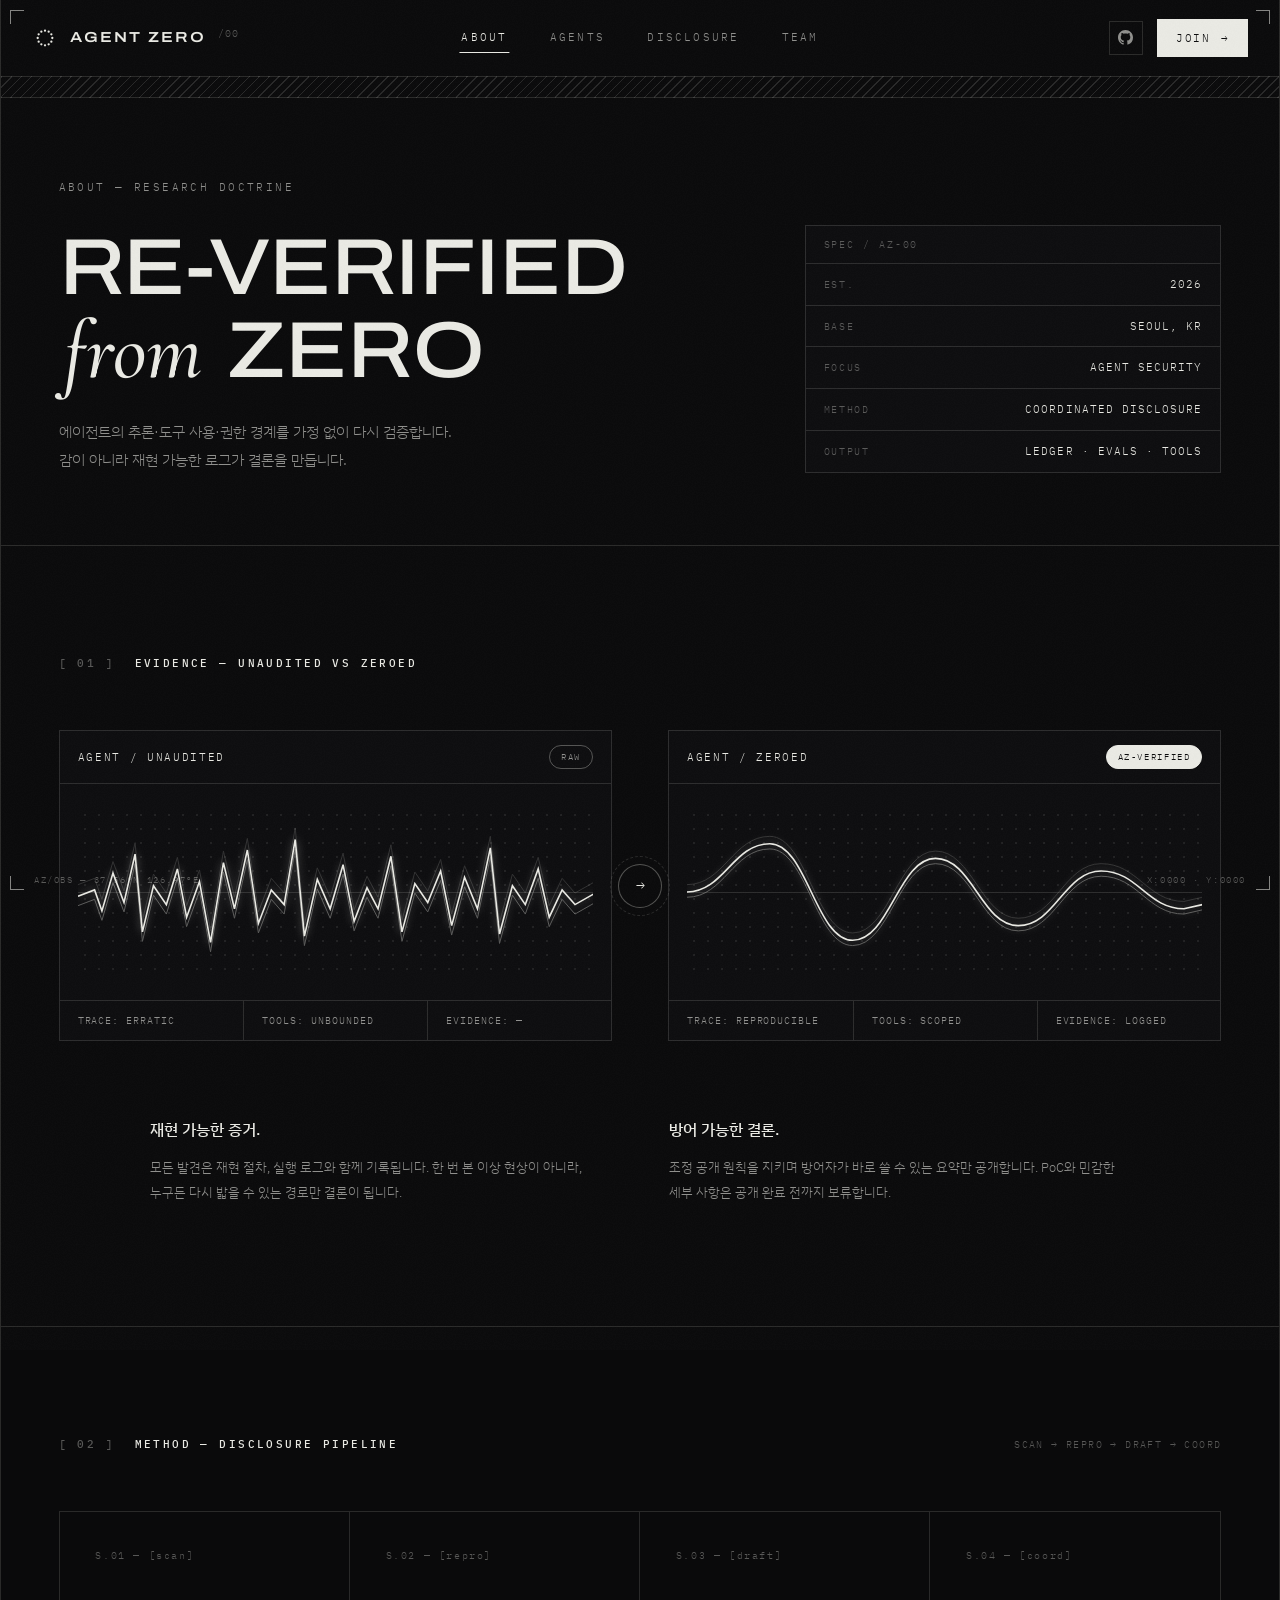
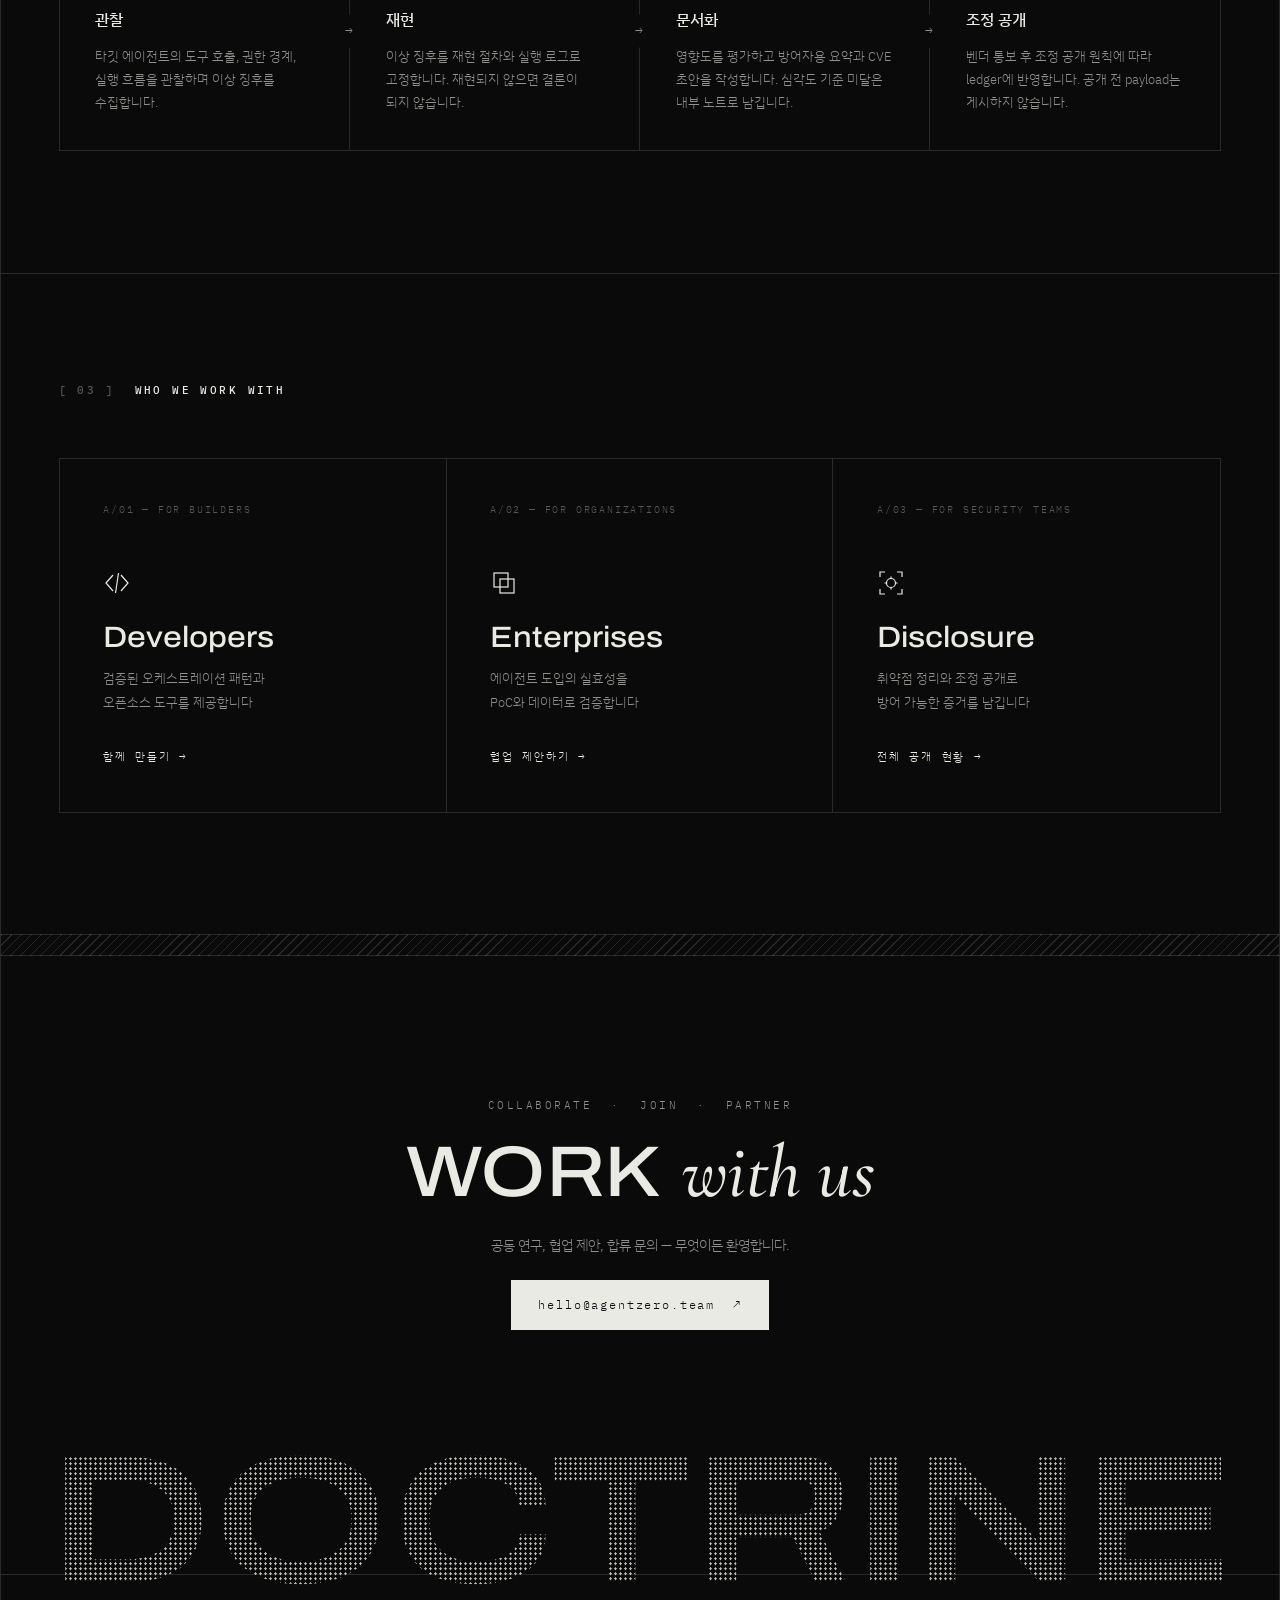
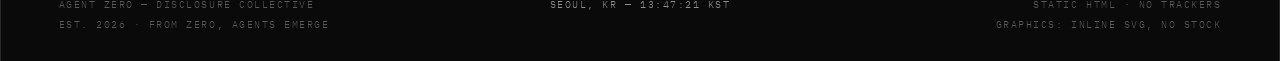
==== about.html @ 64c05136 "Add Agents page introducing CrayFisher and DeepSealer New agents.html presents the two zero-day bug-" ====
<!DOCTYPE html>
<html lang="ko">
<head>
  <meta charset="UTF-8" />
  <meta name="viewport" content="width=device-width, initial-scale=1.0" />
  <title>About — Agent Zero</title>
  <meta name="description" content="Agent Zero의 연구 독트린 — 에이전트의 추론·도구 사용·권한 경계를 제로에서부터 다시 검증합니다." />
  <meta property="og:title" content="Agent Zero — About" />
  <meta property="og:description" content="연구 독트린, 공개 파이프라인, 협업 대상" />
  <meta property="og:type" content="website" />
  <meta property="og:url" content="https://ag3nt-z3r0.github.io/about.html" />
  <link rel="icon" href="data:image/svg+xml,%3Csvg xmlns='http://www.w3.org/2000/svg' viewBox='0 0 32 32'%3E%3Crect width='32' height='32' fill='%230A0A0B'/%3E%3Cg fill='%23EAEAE4'%3E%3Ccircle cx='25' cy='16' r='1.3'/%3E%3Ccircle cx='23.8' cy='20.5' r='1.3'/%3E%3Ccircle cx='20.5' cy='23.8' r='1.3'/%3E%3Ccircle cx='16' cy='25' r='1.3'/%3E%3Ccircle cx='11.5' cy='23.8' r='1.3'/%3E%3Ccircle cx='8.2' cy='20.5' r='1.3'/%3E%3Ccircle cx='7' cy='16' r='1.3'/%3E%3Ccircle cx='8.2' cy='11.5' r='1.3'/%3E%3Ccircle cx='11.5' cy='8.2' r='1.3'/%3E%3Ccircle cx='16' cy='7' r='1.3'/%3E%3Ccircle cx='20.5' cy='8.2' r='1.3'/%3E%3Ccircle cx='23.8' cy='11.5' r='1.3'/%3E%3C/g%3E%3Ccircle cx='16' cy='16' r='1.6' fill='%23FF4D00'/%3E%3C/svg%3E" />

  <link rel="preconnect" href="https://fonts.googleapis.com" />
  <link rel="preconnect" href="https://fonts.gstatic.com" crossorigin />
  <link href="https://fonts.googleapis.com/css2?family=Archivo:ital,wdth,wght@0,62.5..125,100..900&family=Cormorant+Garamond:ital,wght@1,400;1,500&family=IBM+Plex+Mono:ital,wght@0,400;0,500;0,600;1,400&family=IBM+Plex+Sans+KR:wght@300;400;500&display=swap" rel="stylesheet" />
  <link rel="stylesheet" href="css/style.css" />
</head>
<body>

  <div class="hud" aria-hidden="true">
    <span class="hud__corner hud__corner--tl"></span>
    <span class="hud__corner hud__corner--tr"></span>
    <span class="hud__corner hud__corner--bl"></span>
    <span class="hud__corner hud__corner--br"></span>
    <span class="hud__tag hud__tag--bl">AZ/OBS — 37.56°N 126.97°E</span>
    <span class="hud__tag hud__tag--br" id="cursorPos">X:0000 · Y:0000</span>
  </div>
  <div class="grain" aria-hidden="true"></div>

  <div class="shell">

    <header class="nav" id="top">
      <a class="nav__brand" href="index.html" aria-label="Agent Zero 홈">
        <svg class="nav__glyph" viewBox="0 0 32 32" width="26" height="26" aria-hidden="true">
          <g fill="currentColor">
            <circle cx="25" cy="16" r="1.4"/><circle cx="23.8" cy="20.5" r="1.4"/><circle cx="20.5" cy="23.8" r="1.4"/>
            <circle cx="16" cy="25" r="1.4"/><circle cx="11.5" cy="23.8" r="1.4"/><circle cx="8.2" cy="20.5" r="1.4"/>
            <circle cx="7" cy="16" r="1.4"/><circle cx="8.2" cy="11.5" r="1.4"/><circle cx="11.5" cy="8.2" r="1.4"/>
            <circle cx="16" cy="7" r="1.4"/><circle cx="20.5" cy="8.2" r="1.4"/><circle cx="23.8" cy="11.5" r="1.4"/>
          </g>
        </svg>
        <span class="nav__wordmark">AGENT ZERO</span>
        <span class="nav__ver">/00</span>
      </a>

      <nav class="nav__links" aria-label="주요 메뉴">
        <a class="nav__link" href="about.html" aria-current="page">ABOUT</a>
        <a class="nav__link" href="agents.html">AGENTS</a>
        <a class="nav__link" href="disclosure.html">DISCLOSURE</a>
        <a class="nav__link" href="team.html">TEAM</a>
      </nav>

      <div class="nav__actions">
        <a class="nav__icon" href="https://github.com/Ag3nt-Z3r0" target="_blank" rel="noopener noreferrer" aria-label="GitHub">
          <svg viewBox="0 0 16 16" width="15" height="15" fill="currentColor" aria-hidden="true"><path d="M8 0C3.58 0 0 3.58 0 8c0 3.54 2.29 6.53 5.47 7.59.4.07.55-.17.55-.38 0-.19-.01-.82-.01-1.49-2.01.37-2.53-.49-2.69-.94-.09-.23-.48-.94-.82-1.13-.28-.15-.68-.52-.01-.53.63-.01 1.08.58 1.23.82.72 1.21 1.87.87 2.33.66.07-.52.28-.87.51-1.07-1.78-.2-3.64-.89-3.64-3.95 0-.87.31-1.59.82-2.15-.08-.2-.36-1.02.08-2.12 0 0 .67-.21 2.2.82.64-.18 1.32-.27 2-.27s1.36.09 2 .27c1.53-1.04 2.2-.82 2.2-.82.44 1.1.16 1.92.08 2.12.51.56.82 1.27.82 2.15 0 3.07-1.87 3.75-3.65 3.95.29.25.54.73.54 1.48 0 1.07-.01 1.93-.01 2.2 0 .21.15.46.55.38A8.01 8.01 0 0 0 16 8c0-4.42-3.58-8-8-8Z"/></svg>
        </a>
        <a class="btn btn--light btn--nav" href="#join">JOIN <span aria-hidden="true">→</span></a>
        <button class="nav__burger" id="burger" aria-label="메뉴 열기" aria-expanded="false"><span></span><span></span></button>
      </div>
    </header>

    <div class="mobile-menu" id="mobileMenu" aria-hidden="true">
      <a href="about.html"><i>01</i> ABOUT</a>
      <a href="agents.html"><i>02</i> AGENTS</a>
      <a href="disclosure.html"><i>03</i> DISCLOSURE</a>
      <a href="team.html"><i>04</i> TEAM</a>
      <a href="#join"><i>05</i> JOIN →</a>
    </div>

    <div class="band" aria-hidden="true"></div>

    <main>

      <!-- ============ PAGE HERO + SPEC SHEET ============ -->
      <section class="page-hero">
        <div class="page-hero__main">
          <p class="page-hero__kicker reveal">ABOUT — RESEARCH DOCTRINE</p>
          <h1 class="page-hero__title">
            <span class="reveal d1">RE-VERIFIED</span>
            <span class="reveal d2"><em>from</em> ZERO</span>
          </h1>
          <p class="page-hero__sub reveal d3">에이전트의 추론·도구 사용·권한 경계를 가정 없이 다시 검증합니다.<br />감이 아니라 재현 가능한 로그가 결론을 만듭니다.</p>
        </div>

        <aside class="spec reveal d3" aria-label="팀 개요">
          <p class="spec__head">SPEC / AZ-00</p>
          <dl class="spec__list">
            <div class="spec__row"><dt>EST.</dt><dd>2026</dd></div>
            <div class="spec__row"><dt>BASE</dt><dd>SEOUL, KR</dd></div>
            <div class="spec__row"><dt>FOCUS</dt><dd>AGENT SECURITY</dd></div>
            <div class="spec__row"><dt>METHOD</dt><dd>COORDINATED DISCLOSURE</dd></div>
            <div class="spec__row"><dt>OUTPUT</dt><dd>LEDGER · EVALS · TOOLS</dd></div>
          </dl>
        </aside>
      </section>

      <!-- ============ 01 · EVIDENCE ============ -->
      <section class="sect" id="doctrine">
        <div class="sect__head reveal">
          <h2 class="sect__kicker"><span class="sect__index">[ 01 ]</span> EVIDENCE — UNAUDITED VS ZEROED</h2>
        </div>

        <div class="compare reveal">
          <figure class="compare__card">
            <figcaption class="compare__cap">
              <span>AGENT / UNAUDITED</span>
              <span class="tag">RAW</span>
            </figcaption>
            <svg class="wave wave--noisy" viewBox="0 0 560 160" preserveAspectRatio="none" aria-hidden="true" focusable="false">
              <path class="wave__echo2" d="M0 84 L18 78 26 98 38 62 50 90 62 44 70 118 82 74 96 92 108 58 118 104 132 70 144 128 158 52 170 96 184 40 196 110 210 78 224 92 236 30 246 122 260 68 274 96 288 54 300 108 314 76 326 96 340 46 352 118 366 72 380 90 394 60 406 112 420 66 434 96 448 38 458 120 472 74 486 92 500 58 512 104 526 78 540 92 560 82"/>
              <path class="wave__echo" d="M0 84 L18 78 26 98 38 62 50 90 62 44 70 118 82 74 96 92 108 58 118 104 132 70 144 128 158 52 170 96 184 40 196 110 210 78 224 92 236 30 246 122 260 68 274 96 288 54 300 108 314 76 326 96 340 46 352 118 366 72 380 90 394 60 406 112 420 66 434 96 448 38 458 120 472 74 486 92 500 58 512 104 526 78 540 92 560 82"/>
              <path class="wave__main" d="M0 84 L18 78 26 98 38 62 50 90 62 44 70 118 82 74 96 92 108 58 118 104 132 70 144 128 158 52 170 96 184 40 196 110 210 78 224 92 236 30 246 122 260 68 274 96 288 54 300 108 314 76 326 96 340 46 352 118 366 72 380 90 394 60 406 112 420 66 434 96 448 38 458 120 472 74 486 92 500 58 512 104 526 78 540 92 560 82"/>
            </svg>
            <div class="compare__reads">
              <span>TRACE: ERRATIC</span><span>TOOLS: UNBOUNDED</span><span>EVIDENCE: —</span>
            </div>
          </figure>

          <div class="compare__node" aria-hidden="true"><span>→</span></div>

          <figure class="compare__card">
            <figcaption class="compare__cap">
              <span>AGENT / ZEROED</span>
              <span class="tag tag--solid">AZ-VERIFIED</span>
            </figcaption>
            <svg class="wave wave--clean" viewBox="0 0 560 160" preserveAspectRatio="none" aria-hidden="true" focusable="false">
              <path class="wave__echo2" d="M0 80 C40 80 50 34 90 34 S140 126 180 126 S230 48 270 48 S320 112 360 112 S410 60 450 60 S500 96 540 96 L560 92"/>
              <path class="wave__echo" d="M0 80 C40 80 50 34 90 34 S140 126 180 126 S230 48 270 48 S320 112 360 112 S410 60 450 60 S500 96 540 96 L560 92"/>
              <path class="wave__main" d="M0 80 C40 80 50 34 90 34 S140 126 180 126 S230 48 270 48 S320 112 360 112 S410 60 450 60 S500 96 540 96 L560 92"/>
            </svg>
            <div class="compare__reads">
              <span>TRACE: REPRODUCIBLE</span><span>TOOLS: SCOPED</span><span>EVIDENCE: LOGGED</span>
            </div>
          </figure>
        </div>

        <div class="compare__notes">
          <div class="reveal">
            <h3>재현 가능한 증거.</h3>
            <p>모든 발견은 재현 절차, 실행 로그와 함께 기록됩니다. 한 번 본 이상 현상이 아니라, 누구든 다시 밟을 수 있는 경로만 결론이 됩니다.</p>
          </div>
          <div class="reveal">
            <h3>방어 가능한 결론.</h3>
            <p>조정 공개 원칙을 지키며 방어자가 바로 쓸 수 있는 요약만 공개합니다. PoC와 민감한 세부 사항은 공개 완료 전까지 보류합니다.</p>
          </div>
        </div>
      </section>

      <!-- ============ 02 · METHOD PIPELINE ============ -->
      <section class="sect" id="method">
        <div class="sect__head reveal">
          <h2 class="sect__kicker"><span class="sect__index">[ 02 ]</span> METHOD — DISCLOSURE PIPELINE</h2>
          <p class="sect__stamp">SCAN → REPRO → DRAFT → COORD</p>
        </div>

        <div class="pipeline">
          <article class="pipeline__step reveal">
            <p class="pipeline__num">S.01 — [scan]</p>
            <h3 class="pipeline__title">관찰</h3>
            <p class="pipeline__text">타깃 에이전트의 도구 호출, 권한 경계, 실행 흐름을 관찰하며 이상 징후를 수집합니다.</p>
          </article>
          <article class="pipeline__step reveal">
            <p class="pipeline__num">S.02 — [repro]</p>
            <h3 class="pipeline__title">재현</h3>
            <p class="pipeline__text">이상 징후를 재현 절차와 실행 로그로 고정합니다. 재현되지 않으면 결론이 되지 않습니다.</p>
          </article>
          <article class="pipeline__step reveal">
            <p class="pipeline__num">S.03 — [draft]</p>
            <h3 class="pipeline__title">문서화</h3>
            <p class="pipeline__text">영향도를 평가하고 방어자용 요약과 CVE 초안을 작성합니다. 심각도 기준 미달은 내부 노트로 남깁니다.</p>
          </article>
          <article class="pipeline__step reveal">
            <p class="pipeline__num">S.04 — [coord]</p>
            <h3 class="pipeline__title">조정 공개</h3>
            <p class="pipeline__text">벤더 통보 후 조정 공개 원칙에 따라 ledger에 반영합니다. 공개 전 payload는 게시하지 않습니다.</p>
          </article>
        </div>
      </section>

      <!-- ============ 03 · AUDIENCE ============ -->
      <section class="sect" id="audience">
        <div class="sect__head reveal">
          <h2 class="sect__kicker"><span class="sect__index">[ 03 ]</span> WHO WE WORK WITH</h2>
        </div>

        <div class="cells">
          <article class="cell reveal">
            <p class="cell__index">A/01 — FOR BUILDERS</p>
            <svg class="cell__icon" viewBox="0 0 28 28" aria-hidden="true" focusable="false">
              <path d="M10 6 L3 14 L10 22 M18 6 L25 14 L18 22" fill="none" stroke="currentColor" stroke-width="1.2"/>
              <path d="M15.5 4 L12.5 24" stroke="currentColor" stroke-width="1.2"/>
            </svg>
            <h3 class="cell__title">Developers</h3>
            <p class="cell__text">검증된 오케스트레이션 패턴과<br />오픈소스 도구를 제공합니다</p>
            <a class="cell__link" href="#join">함께 만들기 <span aria-hidden="true">→</span></a>
          </article>
          <article class="cell reveal">
            <p class="cell__index">A/02 — FOR ORGANIZATIONS</p>
            <svg class="cell__icon" viewBox="0 0 28 28" aria-hidden="true" focusable="false">
              <rect x="4" y="4" width="14" height="14" fill="none" stroke="currentColor" stroke-width="1.2"/>
              <rect x="10" y="10" width="14" height="14" fill="none" stroke="currentColor" stroke-width="1.2"/>
            </svg>
            <h3 class="cell__title">Enterprises</h3>
            <p class="cell__text">에이전트 도입의 실효성을<br />PoC와 데이터로 검증합니다</p>
            <a class="cell__link" href="#join">협업 제안하기 <span aria-hidden="true">→</span></a>
          </article>
          <article class="cell reveal">
            <p class="cell__index">A/03 — FOR SECURITY TEAMS</p>
            <svg class="cell__icon" viewBox="0 0 28 28" aria-hidden="true" focusable="false">
              <path d="M8 3 H3 V8 M20 3 H25 V8 M8 25 H3 V20 M20 25 H25 V20" fill="none" stroke="currentColor" stroke-width="1.2"/>
              <circle cx="14" cy="14" r="4.5" fill="none" stroke="currentColor" stroke-width="1.2"/>
              <path d="M14 7.5 V10 M14 18 V20.5 M7.5 14 H10 M18 14 H20.5" stroke="currentColor" stroke-width="1.2"/>
            </svg>
            <h3 class="cell__title">Disclosure</h3>
            <p class="cell__text">취약점 정리와 조정 공개로<br />방어 가능한 증거를 남깁니다</p>
            <a class="cell__link" href="disclosure.html">전체 공개 현황 <span aria-hidden="true">→</span></a>
          </article>
        </div>
      </section>

      <div class="band" aria-hidden="true"></div>

      <footer class="footer footer--sub" id="join">
        <div class="footer__cta">
          <p class="footer__kicker reveal">COLLABORATE&nbsp;&nbsp;·&nbsp;&nbsp;JOIN&nbsp;&nbsp;·&nbsp;&nbsp;PARTNER</p>
          <h2 class="footer__title reveal d1">WORK <em>with us</em></h2>
          <p class="footer__text reveal d2">공동 연구, 협업 제안, 합류 문의 — 무엇이든 환영합니다.</p>
          <a class="btn btn--light reveal d3" href="mailto:hello@agentzero.team">hello@agentzero.team&nbsp;&nbsp;↗</a>
        </div>

        <div class="footer__ghost" aria-hidden="true"><span>DOCTRINE</span></div>

        <div class="footer__meta">
          <div class="footer__meta-col">
            <p>AGENT ZERO — DISCLOSURE COLLECTIVE</p>
            <p>EST. 2026 · FROM ZERO, AGENTS EMERGE</p>
          </div>
          <div class="footer__meta-col footer__meta-col--center">
            <p>SEOUL, KR — <span id="footClock">--:--:--</span> KST</p>
          </div>
          <div class="footer__meta-col footer__meta-col--right">
            <p>STATIC HTML · NO TRACKERS</p>
            <p>GRAPHICS: INLINE SVG, NO STOCK</p>
          </div>
        </div>
      </footer>

    </main>
  </div>

  <script src="js/main.js"></script>
</body>
</html>
---- css/style.css ----
/* ============================================================
   AGENT ZERO — observatory edition
   monochrome instrument panel · dithered dot-matrix graphics
   Archivo (wdth) + IBM Plex Mono + IBM Plex Sans KR
   single signal accent: #FF4D00 (live markers only)
   ============================================================ */

:root {
  --bg: #0a0a0b;
  --bg-raise: #0d0d0f;
  --fg: #eaeae4;
  --fg-dim: rgba(234, 234, 228, 0.6);
  --fg-faint: rgba(234, 234, 228, 0.35);
  --line: rgba(234, 234, 228, 0.14);
  --line-strong: rgba(234, 234, 228, 0.32);
  --signal: #ff4d00;

  --sans: "Archivo", "IBM Plex Sans KR", sans-serif;
  --body: "IBM Plex Sans KR", "Archivo", sans-serif;
  --mono: "IBM Plex Mono", "IBM Plex Sans KR", monospace;
  --serif: "Cormorant Garamond", Georgia, serif;

  --gutter: clamp(18px, 4.5vw, 64px);
  --ease: cubic-bezier(0.22, 1, 0.36, 1);
}

* { margin: 0; padding: 0; box-sizing: border-box; }

html { scroll-behavior: smooth; }

body {
  background: var(--bg);
  color: var(--fg);
  font-family: var(--body);
  font-weight: 300;
  line-height: 1.6;
  word-break: keep-all;
  overflow-x: hidden;
  -webkit-font-smoothing: antialiased;
}

::selection { background: var(--fg); color: var(--bg); }

img { display: block; }
i { font-style: normal; }

/* ============ fixed HUD chrome ============ */
.hud { position: fixed; inset: 0; z-index: 1300; pointer-events: none; }
.hud__corner {
  position: absolute; width: 14px; height: 14px;
  border: 0 solid rgba(234, 234, 228, 0.55);
}
.hud__corner--tl { top: 10px; left: 10px; border-top-width: 1px; border-left-width: 1px; }
.hud__corner--tr { top: 10px; right: 10px; border-top-width: 1px; border-right-width: 1px; }
.hud__corner--bl { bottom: 10px; left: 10px; border-bottom-width: 1px; border-left-width: 1px; }
.hud__corner--br { bottom: 10px; right: 10px; border-bottom-width: 1px; border-right-width: 1px; }
.hud__tag {
  position: absolute; bottom: 13px;
  font-family: var(--mono);
  font-size: 9px; letter-spacing: 0.18em;
  color: var(--fg-faint);
}
.hud__tag--bl { left: 34px; }
.hud__tag--br { right: 34px; }

.grain {
  position: fixed; inset: -50%; z-index: 1200;
  pointer-events: none; opacity: 0.5;
  background-image: url("data:image/svg+xml,%3Csvg xmlns='http://www.w3.org/2000/svg' width='160' height='160'%3E%3Cfilter id='n'%3E%3CfeTurbulence type='fractalNoise' baseFrequency='0.9' numOctaves='2'/%3E%3CfeColorMatrix type='saturate' values='0'/%3E%3C/filter%3E%3Crect width='100%25' height='100%25' filter='url(%23n)' opacity='0.06'/%3E%3C/svg%3E");
}

/* ============ shell ============ */
.shell {
  max-width: 1520px;
  margin: 0 auto;
  border-inline: 1px solid var(--line);
  min-height: 100svh;
}

/* hatched caution band */
.band {
  height: 22px;
  border-block: 1px solid var(--line);
  background: repeating-linear-gradient(
    -45deg,
    rgba(234, 234, 228, 0.13) 0 1px,
    transparent 1px 7px
  );
}

/* ============ live dot ============ */
.dot-live {
  display: inline-block;
  flex: 0 0 auto;
  width: 7px; height: 7px; border-radius: 50%;
  background: var(--signal);
  box-shadow: 0 0 9px rgba(255, 77, 0, 0.55);
  animation: livepulse 2.2s ease-in-out infinite;
  vertical-align: baseline;
}
.dot-live--sm { width: 5px; height: 5px; }
@keyframes livepulse { 50% { opacity: 0.35; } }

/* ============ nav ============ */
.nav {
  position: relative;
  display: flex; align-items: center; justify-content: space-between;
  gap: 20px;
  padding: 0 clamp(16px, 2.4vw, 34px);
  height: clamp(62px, 6vw, 76px);
}
.nav__brand {
  display: inline-flex; align-items: center; gap: 12px;
  color: var(--fg); text-decoration: none;
}
.nav__glyph { flex: 0 0 auto; }
.nav__wordmark {
  font-family: var(--sans);
  font-weight: 600; font-stretch: 118%;
  font-size: 14.5px; letter-spacing: 0.14em;
}
.nav__ver {
  font-family: var(--mono);
  font-size: 9.5px; letter-spacing: 0.12em;
  color: var(--fg-faint);
  transform: translateY(-4px);
}
.nav__links {
  position: absolute; left: 50%; transform: translateX(-50%);
  display: flex; gap: clamp(22px, 3vw, 44px);
}
.nav__link {
  font-family: var(--mono);
  font-size: 11px; letter-spacing: 0.2em;
  color: var(--fg-dim); text-decoration: none;
  padding: 8px 2px;
  position: relative;
  transition: color 0.3s;
}
.nav__link::after {
  content: ""; position: absolute; left: 0; bottom: 2px;
  width: 100%; height: 1px; background: var(--fg);
  transform: scaleX(0); transform-origin: right;
  transition: transform 0.35s var(--ease);
}
.nav__link:hover, .nav__link[aria-current="page"] { color: var(--fg); }
.nav__link:hover::after, .nav__link[aria-current="page"]::after { transform: scaleX(1); transform-origin: left; }

.nav__actions { display: flex; align-items: center; gap: 14px; }
.nav__icon {
  display: grid; place-items: center;
  width: 34px; height: 34px;
  border: 1px solid var(--line);
  color: var(--fg-dim);
  transition: color 0.3s, border-color 0.3s;
}
.nav__icon:hover { color: var(--fg); border-color: var(--line-strong); }

.nav__burger {
  display: none;
  background: none; border: 0; cursor: pointer;
  width: 32px; height: 26px;
  flex-direction: column; justify-content: center; gap: 7px;
}
.nav__burger span { display: block; height: 1.5px; width: 100%; background: var(--fg); transition: transform 0.35s var(--ease); }
.nav__burger[aria-expanded="true"] span:first-child { transform: translateY(4.2px) rotate(45deg); }
.nav__burger[aria-expanded="true"] span:last-child { transform: translateY(-4.2px) rotate(-45deg); }

.mobile-menu {
  position: fixed; inset: 0; z-index: 950;
  background: var(--bg);
  display: flex; flex-direction: column; justify-content: center; gap: 0;
  padding: 0 var(--gutter);
  opacity: 0; visibility: hidden; pointer-events: none;
  transition: opacity 0.35s, visibility 0.35s;
}
.mobile-menu.open { opacity: 1; visibility: visible; pointer-events: auto; }
.mobile-menu a {
  font-family: var(--sans);
  font-weight: 500; font-stretch: 115%;
  font-size: clamp(30px, 9vw, 46px);
  letter-spacing: 0.02em;
  color: var(--fg); text-decoration: none;
  border-bottom: 1px solid var(--line);
  padding: 20px 0;
  display: flex; align-items: baseline; gap: 18px;
}
.mobile-menu a i {
  font-family: var(--mono);
  font-size: 11px; letter-spacing: 0.16em;
  color: var(--fg-faint);
}

/* ============ buttons ============ */
.btn {
  font-family: var(--mono);
  font-size: 11.5px; letter-spacing: 0.16em;
  text-decoration: none;
  display: inline-flex; align-items: center; gap: 10px;
  padding: 15px 26px;
  border: 1px solid var(--fg);
  transition: background 0.3s, color 0.3s, transform 0.3s var(--ease);
}
.btn--light { background: var(--fg); color: var(--bg); }
.btn--light:hover { background: transparent; color: var(--fg); }
.btn--ghost { background: transparent; color: var(--fg); }
.btn--ghost:hover { background: var(--fg); color: var(--bg); }
.btn--nav { padding: 10px 18px; font-size: 10.5px; }

/* ============ reveal ============ */
.reveal { opacity: 0; transform: translateY(24px); transition: opacity 0.9s var(--ease), transform 0.9s var(--ease); }
.reveal.in { opacity: 1; transform: none; }
.d1 { transition-delay: 0.08s; }
.d2 { transition-delay: 0.18s; }
.d3 { transition-delay: 0.28s; }
.d4 { transition-delay: 0.4s; }
.d5 { transition-delay: 0.55s; }

/* ============ hero ============ */
.hero {
  position: relative;
  text-align: center;
  padding: clamp(64px, 9vh, 120px) var(--gutter) 0;
  overflow: hidden;
}
.hero__status {
  display: inline-flex; align-items: center; gap: 12px;
  font-family: var(--mono);
  font-size: 10px; letter-spacing: 0.2em;
  color: var(--fg-dim);
  border: 1px solid var(--line-strong);
  border-radius: 999px;
  padding: 10px 20px;
  margin-bottom: clamp(28px, 4vh, 48px);
}
.hero__title {
  font-family: var(--sans);
  font-weight: 500; font-stretch: 115%;
  font-size: clamp(42px, 6.8vw, 100px);
  line-height: 1.02;
  letter-spacing: -0.015em;
}
.hero__title span { display: block; }
.hero__title em {
  font-family: var(--serif);
  font-style: italic; font-weight: 500;
  font-size: 1.04em;
  letter-spacing: 0;
  margin: 0 0.06em;
}
.hero__sub {
  margin-top: clamp(20px, 3vh, 34px);
  font-size: clamp(13px, 1.2vw, 15.5px);
  line-height: 1.85;
  color: var(--fg-dim);
}
.hero__ctas {
  margin-top: clamp(26px, 4vh, 44px);
  display: flex; justify-content: center; gap: 14px; flex-wrap: wrap;
}

/* hero stage: dithered dome + floating console */
.hero__stage {
  position: relative;
  margin: clamp(36px, 5.5vw, 72px) auto 0;
  max-width: 1240px;
}
.dome {
  display: block;
  width: 100%; height: auto;
  aspect-ratio: 1200 / 620;
}
.hero__ruler {
  position: absolute; bottom: 0; width: 13px; height: 72%;
  background:
    repeating-linear-gradient(0deg, var(--line-strong) 0 1px, transparent 1px 34px),
    repeating-linear-gradient(0deg, var(--line) 0 1px, transparent 1px 8.5px);
  background-size: 100% 100%, 46% 100%;
  background-repeat: no-repeat;
}
.hero__ruler--l { left: 0; }
.hero__ruler--r { right: 0; transform: scaleX(-1); }

.console {
  position: absolute;
  left: 50%; top: 24%;
  transform: translateX(-50%);
  width: min(640px, 88%);
  z-index: 2;
  background: rgba(12, 12, 14, 0.9);
  backdrop-filter: blur(5px);
  -webkit-backdrop-filter: blur(5px);
  border: 1px solid var(--line-strong);
  box-shadow: 0 40px 90px rgba(0, 0, 0, 0.7);
  text-align: left;
}
.console.reveal { transform: translateX(-50%) translateY(24px); }
.console.reveal.in { transform: translateX(-50%); }
.console__bar {
  display: flex; align-items: center; gap: 12px;
  padding: 12px 18px;
  border-bottom: 1px solid var(--line);
}
.console__addr {
  font-family: var(--mono);
  font-size: 11px; letter-spacing: 0.08em;
  color: var(--fg-dim);
}
.console__live {
  margin-left: auto;
  font-family: var(--mono);
  font-size: 9px; letter-spacing: 0.24em;
  color: var(--fg-dim);
  border: 1px solid var(--line);
  border-radius: 999px;
  padding: 4px 11px;
}
.console__body {
  font-family: var(--mono);
  font-size: clamp(10.5px, 1vw, 12px);
  line-height: 1.8;
  padding: 16px 18px;
  min-height: 164px;
  white-space: pre-wrap;
  color: rgba(234, 234, 228, 0.85);
}
.console__body .caret {
  display: inline-block; width: 0.6em; height: 1em;
  background: var(--fg); vertical-align: -0.15em;
  animation: caret 1s steps(2) infinite;
}
@keyframes caret { 50% { opacity: 0; } }
.console__foot {
  display: flex; align-items: center; justify-content: space-between; gap: 12px;
  padding: 12px 14px;
  border-top: 1px solid var(--line);
}
.console__chips { display: flex; gap: 8px; flex-wrap: wrap; }
.chip {
  font-family: var(--mono);
  font-size: 9.5px; letter-spacing: 0.14em;
  color: var(--fg-dim); text-decoration: none;
  border: 1px solid var(--line);
  border-radius: 999px;
  padding: 8px 14px;
  transition: color 0.3s, border-color 0.3s;
}
.chip:hover { color: var(--fg); border-color: var(--fg); }
.console__go {
  flex: 0 0 auto;
  display: grid; place-items: center;
  width: 38px; height: 38px;
  border: 1px solid var(--fg);
  border-radius: 50%;
  color: var(--fg); text-decoration: none;
  font-family: var(--mono); font-size: 15px;
  transition: background 0.3s, color 0.3s;
}
.console__go:hover { background: var(--fg); color: var(--bg); }

/* ============ ticker ============ */
.ticker {
  border-top: 1px solid var(--line);
  padding: 13px 0;
  overflow: hidden;
}
.ticker__track {
  display: flex;
  width: max-content;
  animation: tickerscroll 46s linear infinite;
}
.ticker:hover .ticker__track { animation-play-state: paused; }
.ticker__seq {
  font-family: var(--mono);
  font-size: 10.5px; letter-spacing: 0.18em;
  color: var(--fg-dim);
  white-space: nowrap;
  padding-right: 18px;
}
.ticker__seq i { color: var(--fg-faint); padding: 0 18px; }
@keyframes tickerscroll { to { transform: translateX(-50%); } }

/* ============ sections ============ */
.sect {
  border-top: 1px solid var(--line);
  padding: clamp(60px, 8.5vw, 120px) var(--gutter) clamp(70px, 9.5vw, 140px);
  position: relative;
}
.sect__head {
  display: flex; align-items: flex-end; justify-content: space-between;
  gap: 24px;
  margin-bottom: clamp(34px, 4.5vw, 64px);
}
.sect__kicker {
  font-family: var(--mono);
  font-weight: 500;
  font-size: 11px; letter-spacing: 0.22em;
  color: var(--fg);
}
.sect__index { color: var(--fg-faint); margin-right: 10px; }
.sect__stamp {
  font-family: var(--mono);
  font-size: 10px; letter-spacing: 0.14em;
  color: var(--fg-faint);
}
.sect__title {
  font-family: var(--sans);
  font-weight: 500; font-stretch: 114%;
  font-size: clamp(34px, 4.8vw, 66px);
  line-height: 1.04;
  letter-spacing: -0.012em;
  margin-top: clamp(20px, 3vw, 34px);
}
.sect__title em {
  font-family: var(--serif);
  font-style: italic; font-weight: 500;
  font-size: 1.05em;
  letter-spacing: 0;
  margin: 0 0.05em;
}
.sect__sub {
  margin-top: clamp(16px, 2vw, 24px);
  font-size: clamp(12.5px, 1.1vw, 14.5px);
  line-height: 1.9;
  color: var(--fg-dim);
}
.inline-link {
  color: var(--fg); text-decoration: none;
  border-bottom: 1px solid var(--line-strong);
  transition: border-color 0.3s;
}
.inline-link:hover { border-color: var(--fg); }

/* ============ compare (doctrine) ============ */
.compare {
  display: grid;
  grid-template-columns: 1fr 56px 1fr;
  align-items: stretch;
  max-width: 1240px;
  margin: 0 auto;
}
.compare__card {
  border: 1px solid var(--line);
  background: var(--bg-raise);
  text-align: left;
}
.compare__cap {
  display: flex; align-items: center; justify-content: space-between; gap: 12px;
  padding: 14px 18px;
  border-bottom: 1px solid var(--line);
  font-family: var(--mono);
  font-size: 10.5px; letter-spacing: 0.16em;
  color: var(--fg);
}
.tag {
  font-size: 9px; letter-spacing: 0.18em;
  border: 1px solid var(--line-strong);
  border-radius: 999px;
  padding: 4px 11px;
  color: var(--fg-dim);
}
.tag--solid { background: var(--fg); color: var(--bg); border-color: var(--fg); }
.wave {
  display: block;
  width: calc(100% - 36px);
  height: clamp(118px, 14vw, 168px);
  margin: 24px 18px;
  background:
    linear-gradient(var(--line) 0 0) center / 100% 1px no-repeat,
    radial-gradient(rgba(234, 234, 228, 0.09) 0.7px, transparent 0.9px) 0 0 / 14px 14px;
}
.wave path {
  fill: none;
  stroke: #eaeae4;
  vector-effect: non-scaling-stroke;
}
.wave .wave__main { stroke-width: 1.6; filter: drop-shadow(0 0 5px rgba(234, 234, 228, 0.45)); }
.wave .wave__echo { stroke-width: 1; opacity: 0.35; transform: translateY(5px); }
.wave .wave__echo2 { stroke-width: 1; opacity: 0.16; transform: translateY(-7px); }
.wave--noisy .wave__echo { transform: translateY(9px); }
.wave--noisy .wave__echo2 { transform: translateY(-11px); }
.compare__reads {
  display: grid; grid-template-columns: repeat(3, 1fr);
  border-top: 1px solid var(--line);
}
.compare__reads span {
  font-family: var(--mono);
  font-size: 9.5px; letter-spacing: 0.1em;
  color: var(--fg-dim);
  padding: 12px 18px;
}
.compare__reads span + span { border-left: 1px solid var(--line); }

.compare__node {
  align-self: center; justify-self: center;
  position: relative;
  width: 44px; height: 44px;
  display: grid; place-items: center;
  border: 1px solid var(--line-strong);
  border-radius: 50%;
  background: var(--bg);
  font-family: var(--mono); font-size: 15px;
  z-index: 1;
}
.compare__node::before {
  content: ""; position: absolute; inset: -9px;
  border: 1px dashed var(--line);
  border-radius: 50%;
  animation: spin 22s linear infinite;
}
@keyframes spin { to { transform: rotate(360deg); } }

.compare__notes {
  display: grid; grid-template-columns: repeat(2, 1fr);
  gap: clamp(24px, 4.5vw, 72px);
  max-width: 980px;
  margin: clamp(44px, 6vw, 80px) auto 0;
  text-align: left;
}
.compare__notes h3 {
  font-family: var(--sans);
  font-weight: 500; font-stretch: 110%;
  font-size: 15.5px;
  margin-bottom: 12px;
}
.compare__notes p {
  font-size: 13px; line-height: 1.9;
  color: var(--fg-dim);
}

/* ============ audience cells ============ */
.cells {
  display: grid; grid-template-columns: repeat(3, 1fr);
  border: 1px solid var(--line);
}
.cell {
  position: relative;
  padding: clamp(28px, 3.4vw, 48px);
  border-right: 1px solid var(--line);
  transition: background 0.4s;
}
.cell:last-child { border-right: 0; }
.cell:hover { background: rgba(234, 234, 228, 0.025); }
.cell::before, .cell::after {
  content: ""; position: absolute; width: 9px; height: 9px;
  border: 0 solid var(--fg);
  opacity: 0; transition: opacity 0.35s;
}
.cell::before { top: 8px; left: 8px; border-top-width: 1px; border-left-width: 1px; }
.cell::after { bottom: 8px; right: 8px; border-bottom-width: 1px; border-right-width: 1px; }
.cell:hover::before, .cell:hover::after { opacity: 0.8; }
.cell__index {
  font-family: var(--mono);
  font-size: 10px; letter-spacing: 0.18em;
  color: var(--fg-faint);
  margin-bottom: clamp(30px, 4vw, 56px);
}
.cell__icon { width: 28px; height: 28px; color: var(--fg); margin-bottom: 18px; }
.cell__title {
  font-family: var(--sans);
  font-weight: 500; font-stretch: 112%;
  font-size: clamp(24px, 2.3vw, 33px);
  line-height: 1;
  margin-bottom: 14px;
}
.cell__text {
  font-size: 13px; line-height: 1.85;
  color: var(--fg-dim);
  margin-bottom: 28px;
}
.cell__link {
  font-family: var(--mono);
  font-size: 11px; letter-spacing: 0.16em;
  color: var(--fg); text-decoration: none;
  border-bottom: 1px solid transparent;
  padding-bottom: 4px;
  transition: border-color 0.3s;
}
.cell__link:hover { border-color: var(--fg); }

/* ============ ledger ============ */
.ledger__intro { max-width: 860px; margin-bottom: clamp(36px, 5vw, 64px); }
.ledger__intro .sect__title { margin-top: 0; }

.stats {
  display: grid; grid-template-columns: repeat(4, 1fr);
  border: 1px solid var(--line);
  margin-bottom: clamp(36px, 4.5vw, 60px);
}
.stat {
  padding: clamp(18px, 2.2vw, 28px) clamp(18px, 2.2vw, 28px) 16px;
  border-right: 1px solid var(--line);
  display: flex; flex-direction: column; gap: 16px;
}
.stat:last-child { border-right: 0; }
.stat__label {
  font-family: var(--mono);
  font-size: 9.5px; letter-spacing: 0.16em;
  color: var(--fg-dim);
  display: inline-flex; align-items: center; gap: 8px;
}
.stat__value {
  font-family: var(--mono);
  font-weight: 500;
  font-size: clamp(38px, 4.2vw, 60px);
  line-height: 0.95;
}
.stat__value i {
  font-size: 0.55em;
  color: var(--fg-faint);
  vertical-align: 0.28em;
  padding: 0 0.12em;
}
.stat__ruler {
  height: 11px;
  background:
    repeating-linear-gradient(90deg, var(--line-strong) 0 1px, transparent 1px 40px),
    repeating-linear-gradient(90deg, var(--line) 0 1px, transparent 1px 8px);
  background-size: 100% 100%, 100% 55%;
  background-repeat: no-repeat;
  background-position: bottom left, bottom left;
}

.ledger__wrap {
  border-top: 1px solid var(--line-strong);
  border-bottom: 1px solid var(--line-strong);
  overflow-x: auto;
}
.ledger {
  width: 100%;
  border-collapse: collapse;
  min-width: 1020px;
}
.ledger caption {
  position: absolute; width: 1px; height: 1px;
  overflow: hidden; clip: rect(0 0 0 0);
}
.ledger th, .ledger td {
  text-align: left; vertical-align: top;
  border-bottom: 1px solid var(--line);
  padding: 17px 16px;
}
.ledger th {
  font-family: var(--mono);
  font-weight: 500;
  font-size: 9.5px; letter-spacing: 0.2em;
  text-transform: uppercase;
  color: var(--fg-faint);
}
.ledger td {
  font-family: var(--mono);
  font-size: 11.5px; line-height: 1.6;
  color: var(--fg);
}
.ledger td:last-child {
  font-family: var(--body);
  font-size: 12.5px; line-height: 1.7;
  color: var(--fg-dim);
  min-width: 260px;
}
.ledger tbody tr { transition: background 0.25s; }
.ledger tbody tr:hover { background: rgba(234, 234, 228, 0.03); }
.ledger tbody td:first-child::before { content: "· "; color: var(--fg-faint); }
.ledger tbody tr:hover td:first-child::before { content: "› "; color: var(--fg); }
.ledger tbody tr:last-child td { border-bottom: 0; }
.ledger th:first-child, .ledger td:first-child { padding-left: 4px; }
.ledger th:last-child, .ledger td:last-child { padding-right: 4px; }
.ledger tr.is-hidden { display: none; }

.cellline { display: inline-flex; align-items: baseline; gap: 8px; }

/* severity chips */
.sev {
  display: inline-flex; align-items: center; gap: 7px;
  font-family: var(--mono);
  font-size: 9.5px; letter-spacing: 0.16em;
  white-space: nowrap;
}
.sev::before {
  content: ""; display: inline-block;
  width: 8px; height: 8px;
  border: 1px solid currentColor;
}
.sev--high::before { background: currentColor; }
.sev--med::before { background: linear-gradient(90deg, currentColor 0 50%, transparent 50%); }
.sev--med { color: var(--fg-dim); }
.sev--floor { color: var(--fg-faint); }

/* ============ team orbit ============ */
.orbit {
  position: relative;
  width: min(740px, 100%);
  aspect-ratio: 1;
  margin: clamp(10px, 2vw, 30px) auto clamp(40px, 6vw, 80px);
}
.orbit__field { position: absolute; inset: 0; width: 100%; height: 100%; }
.orbit__spin {
  transform-box: fill-box;
  transform-origin: center;
  animation: spin 90s linear infinite;
}
.orbit__pulse {
  transform-box: fill-box;
  transform-origin: center;
  animation: orbitpulse 3.2s ease-out infinite;
}
@keyframes orbitpulse {
  0% { transform: scale(0.5); opacity: 0.7; }
  100% { transform: scale(2.4); opacity: 0; }
}
.orbit__chip {
  position: absolute;
  left: var(--x); top: var(--y);
  transform: translate(-50%, -50%);
  display: grid; gap: 3px;
  background: var(--bg);
  border: 1px solid var(--line-strong);
  border-radius: 14px;
  padding: 11px 18px 12px;
  box-shadow: 0 0 0 7px var(--bg), 0 18px 40px rgba(0, 0, 0, 0.55);
  text-align: left;
  white-space: nowrap;
}
.orbit__chip b {
  font-family: var(--mono);
  font-weight: 400;
  font-size: 8.5px; letter-spacing: 0.18em;
  color: var(--fg-faint);
}
.orbit__chip {
  font-family: var(--body);
  font-weight: 400;
  font-size: 14px;
  color: var(--fg);
}
.orbit__chip i {
  font-family: var(--mono);
  font-size: 9px; letter-spacing: 0.06em;
  color: var(--fg-dim);
  margin-left: 7px;
}
.orbit__corelabel {
  position: absolute;
  left: 50%; top: 50%;
  transform: translate(-50%, 44px);
  font-family: var(--mono);
  font-size: 9.5px; letter-spacing: 0.14em;
  color: var(--fg-dim);
  background: var(--bg);
  padding: 3px 8px;
  white-space: nowrap;
}

/* roster */
.roster {
  max-width: 1080px;
  margin: 0 auto;
  border-top: 1px solid var(--line);
  text-align: left;
}
.roster__row {
  display: grid;
  grid-template-columns: 64px 118px 1.1fr 1.9fr 128px;
  gap: clamp(14px, 2vw, 28px);
  align-items: center;
  padding: 16px 0;
  border-bottom: 1px solid var(--line);
  transition: background 0.25s;
}
.roster__row:hover { background: rgba(234, 234, 228, 0.025); }
.roster__thumb {
  position: relative;
  width: 52px; aspect-ratio: 1;
  overflow: hidden;
  border: 1px solid var(--line);
}
.roster__thumb img {
  width: 100%; height: 100%;
  object-fit: cover; object-position: center 15%;
  filter: grayscale(1) invert(1) contrast(1.25);
}
.roster__thumb::after {
  content: ""; position: absolute; inset: 0;
  background: radial-gradient(rgba(10, 10, 11, 0.85) 0.7px, transparent 0.85px) 0 0 / 3px 3px;
}
.roster__id, .roster__status {
  font-family: var(--mono);
  font-size: 10px; letter-spacing: 0.16em;
  line-height: 1.8;
  color: var(--fg);
}
.roster__id b, .roster__status b {
  font-weight: 400;
  color: var(--fg-faint);
}
.roster__status { text-align: right; }
.roster__name {
  font-family: var(--body);
  font-weight: 400;
  font-size: clamp(15px, 1.4vw, 17.5px);
  line-height: 1.3;
}
.roster__name i {
  font-family: var(--mono);
  font-size: 0.62em; letter-spacing: 0.04em;
  color: var(--fg-dim);
  margin-left: 9px;
}
.roster__bio {
  font-size: 12.5px; line-height: 1.75;
  color: var(--fg-dim);
}

/* ============ footer ============ */
.footer {
  position: relative;
  overflow: hidden;
  text-align: center;
  padding: clamp(80px, 11vw, 150px) var(--gutter) 0;
}
.footer__cta {
  position: relative; z-index: 2;
  max-width: 700px;
  margin: 0 auto;
  display: flex; flex-direction: column; align-items: center;
  gap: clamp(16px, 2.4vh, 26px);
}
.footer__kicker {
  font-family: var(--mono);
  font-size: 10.5px; letter-spacing: 0.24em;
  color: var(--fg-dim);
}
.footer__title {
  font-family: var(--sans);
  font-weight: 500; font-stretch: 114%;
  font-size: clamp(40px, 5.6vw, 84px);
  line-height: 1;
  letter-spacing: -0.01em;
}
.footer__title em {
  font-family: var(--serif);
  font-style: italic; font-weight: 500;
  font-size: 1.05em;
  margin-left: 0.06em;
}
.footer__text {
  font-size: clamp(12.5px, 1.1vw, 14.5px);
  line-height: 1.85;
  color: var(--fg-dim);
}

.footer__ghost {
  position: relative; z-index: 1;
  margin-top: clamp(56px, 8vw, 110px);
  line-height: 0;
  user-select: none;
  white-space: nowrap;
  display: flex; justify-content: center;
}
.footer__ghost span {
  display: inline-block;
  flex: 0 0 auto;
  font-family: var(--sans);
  font-weight: 600; font-stretch: 122%;
  font-size: min(14.2vw, 212px);
  line-height: 0.78;
  letter-spacing: -0.01em;
  transform: translateY(0.1em);
  color: rgba(234, 234, 228, 0.16);
}
@supports (-webkit-background-clip: text) {
  .footer__ghost span {
    background: radial-gradient(rgba(234, 234, 228, 0.8) 1px, transparent 1.25px) 0 0 / 5px 5px;
    -webkit-background-clip: text;
    background-clip: text;
    color: transparent;
  }
}

.footer__meta {
  position: relative; z-index: 2;
  border-top: 1px solid var(--line);
  margin: 0 calc(var(--gutter) * -1);
  padding: 20px var(--gutter) 26px;
  display: grid;
  grid-template-columns: 1fr auto 1fr;
  gap: 18px;
  font-family: var(--mono);
  font-size: 9.5px; letter-spacing: 0.16em;
  line-height: 2.1;
  color: var(--fg-faint);
  text-align: left;
}
.footer__meta-col--center { text-align: center; color: var(--fg-dim); }
.footer__meta-col--right { text-align: right; }

/* ============ CRT hero (disclosure page) ============ */
.crt {
  position: relative;
  overflow: hidden;
  display: flex; flex-direction: column;
  min-height: calc(100svh - 110px);
  padding: clamp(28px, 4vh, 48px) var(--gutter) clamp(46px, 6vh, 76px);
}
.crt::before {
  content: ""; position: absolute; inset: 0;
  background: radial-gradient(rgba(234, 234, 228, 0.16) 0.8px, transparent 1px) 0 0 / 26px 26px;
  opacity: 0.35;
  pointer-events: none;
}
.crt__scan {
  position: absolute; inset: 0;
  pointer-events: none;
  background: repeating-linear-gradient(0deg, rgba(0, 0, 0, 0.4) 0 1px, transparent 1px 3px);
  opacity: 0.5;
}
.crt__scan::after {
  content: ""; position: absolute; left: 0; right: 0; top: -20%;
  height: 120px;
  background: linear-gradient(180deg, transparent, rgba(234, 234, 228, 0.05), transparent);
  animation: sweep 7s linear infinite;
}
@keyframes sweep { to { transform: translateY(130svh); } }

.crt__hud {
  position: relative; z-index: 1;
  display: flex; justify-content: space-between; gap: 20px;
  font-family: var(--mono);
  font-size: 9.5px; letter-spacing: 0.16em;
  line-height: 2;
  color: var(--fg-dim);
}
.crt__hud-block--right { text-align: right; }
.crt__big {
  font-size: 15px; letter-spacing: 0.1em;
  color: var(--fg);
}
.crt__stage {
  position: relative; z-index: 1;
  flex: 1 1 auto;
  display: grid; place-items: center;
  padding: clamp(16px, 3vh, 40px) 0;
}
.crt__circles {
  width: min(920px, 100%);
  height: auto;
}
.crt__intro { position: relative; z-index: 1; text-align: center; }
.crt__title {
  font-family: var(--sans);
  font-weight: 500; font-stretch: 115%;
  font-size: clamp(40px, 6.2vw, 82px);
  line-height: 1;
  letter-spacing: -0.012em;
}
.crt__title em {
  font-family: var(--serif);
  font-style: italic; font-weight: 500;
  font-size: 1.05em;
  margin-left: 0.06em;
}
.crt__sub {
  margin: clamp(16px, 2.4vh, 26px) auto 0;
  max-width: 620px;
  font-size: clamp(12.5px, 1.1vw, 14.5px);
  line-height: 1.85;
  color: var(--fg-dim);
}
.crt__down {
  margin-top: clamp(20px, 3.5vh, 40px);
  font-family: var(--mono);
  font-size: 9.5px; letter-spacing: 0.22em;
  color: var(--fg-faint);
  animation: bob 2.6s ease-in-out infinite;
}
@keyframes bob { 50% { transform: translateY(5px); } }

/* ============ gauge ============ */
.gaugeRow {
  display: grid;
  grid-template-columns: minmax(280px, 400px) 1fr;
  gap: clamp(20px, 3vw, 40px);
  align-items: stretch;
  margin-bottom: clamp(36px, 4.5vw, 60px);
}
.gauge {
  border: 1px solid var(--line);
  padding: clamp(20px, 2.6vw, 34px) clamp(20px, 2.6vw, 34px) 18px;
  display: flex; flex-direction: column; justify-content: flex-end;
  background: var(--bg-raise);
}
.gauge svg { width: 100%; height: auto; }
.gauge__cap {
  display: flex; align-items: baseline; justify-content: space-between;
  margin-top: 12px;
  font-family: var(--mono);
  font-size: 9.5px; letter-spacing: 0.14em;
  color: var(--fg-faint);
}
.gauge__read { color: var(--fg); font-size: 10.5px; }
.gauge__side { display: flex; flex-direction: column; }
.gauge__side .stats { margin-bottom: 0; flex: 1 1 auto; }
.gauge__legend {
  margin-top: 14px;
  font-family: var(--mono);
  font-size: 9.5px; letter-spacing: 0.16em;
  color: var(--fg-faint);
}

.stats--tight { grid-template-columns: repeat(2, 1fr); }
.stats--tight .stat:nth-child(2) { border-right: 0; }
.stats--tight .stat:nth-child(-n + 2) { border-bottom: 1px solid var(--line); }

/* ============ filters ============ */
.filters {
  display: flex; align-items: center; gap: 10px; flex-wrap: wrap;
  margin-bottom: clamp(20px, 2.6vw, 32px);
}
.filters__label {
  font-family: var(--mono);
  font-size: 10px; letter-spacing: 0.2em;
  color: var(--fg-faint);
  margin-right: 6px;
}
.filters__btn {
  font-family: var(--mono);
  font-size: 10px; letter-spacing: 0.16em;
  color: var(--fg-dim);
  background: transparent;
  border: 1px solid var(--line-strong);
  border-radius: 999px;
  padding: 9px 16px;
  cursor: pointer;
  transition: background 0.25s, color 0.25s, border-color 0.25s;
}
.filters__btn i { color: var(--fg-faint); margin-left: 7px; }
.filters__btn:hover { color: var(--fg); border-color: var(--fg); }
.filters__btn[aria-pressed="true"] {
  background: var(--fg); color: var(--bg); border-color: var(--fg);
}
.filters__btn[aria-pressed="true"] i { color: rgba(10, 10, 11, 0.55); }
.filters__count {
  margin-left: auto;
  font-family: var(--mono);
  font-size: 10px; letter-spacing: 0.16em;
  color: var(--fg-faint);
}

/* ============ protocol ============ */
.protocol {
  display: grid; grid-template-columns: repeat(4, 1fr);
  border: 1px solid var(--line);
}
.protocol__step {
  position: relative;
  padding: clamp(24px, 2.8vw, 38px);
  border-right: 1px solid var(--line);
}
.protocol__step:last-child { border-right: 0; }
.protocol__step::before, .protocol__step::after {
  content: ""; position: absolute; width: 9px; height: 9px;
  border: 0 solid var(--line-strong);
}
.protocol__step::before { top: 8px; left: 8px; border-top-width: 1px; border-left-width: 1px; }
.protocol__step::after { bottom: 8px; right: 8px; border-bottom-width: 1px; border-right-width: 1px; }
.protocol__num {
  font-family: var(--mono);
  font-size: 10px; letter-spacing: 0.2em;
  color: var(--fg-faint);
  margin-bottom: clamp(26px, 3.4vw, 48px);
}
.protocol__title {
  font-family: var(--body);
  font-weight: 500;
  font-size: 16px;
  margin-bottom: 12px;
}
.protocol__text {
  font-size: 12.5px; line-height: 1.85;
  color: var(--fg-dim);
}

/* ============ page hero (inner pages) ============ */
.page-hero {
  display: grid;
  grid-template-columns: 1.5fr 0.9fr;
  gap: clamp(28px, 4vw, 64px);
  align-items: end;
  padding: clamp(64px, 9vh, 120px) var(--gutter) clamp(56px, 8vh, 96px);
}
.page-hero--center {
  display: block;
  text-align: center;
  padding-bottom: clamp(40px, 6vh, 72px);
}
.page-hero__kicker {
  font-family: var(--mono);
  font-size: 11px; letter-spacing: 0.22em;
  color: var(--fg-dim);
  margin-bottom: clamp(22px, 3.5vh, 40px);
}
.page-hero__title {
  font-family: var(--sans);
  font-weight: 500; font-stretch: 115%;
  font-size: clamp(40px, 6.2vw, 92px);
  line-height: 1.02;
  letter-spacing: -0.015em;
}
.page-hero__title span { display: block; }
.page-hero__title em {
  font-family: var(--serif);
  font-style: italic; font-weight: 500;
  font-size: 1.04em;
  letter-spacing: 0;
  margin: 0 0.06em;
}
.page-hero__sub {
  margin-top: clamp(18px, 2.8vh, 30px);
  font-size: clamp(12.5px, 1.15vw, 15px);
  line-height: 1.85;
  color: var(--fg-dim);
}
.page-hero--center .page-hero__sub { margin-inline: auto; max-width: 620px; }
.page-hero--center .orbit { margin-top: clamp(28px, 4.5vw, 56px); }

/* spec sheet */
.spec {
  border: 1px solid var(--line);
  background: var(--bg-raise);
}
.spec__head {
  font-family: var(--mono);
  font-size: 9.5px; letter-spacing: 0.2em;
  color: var(--fg-faint);
  padding: 11px 18px;
  border-bottom: 1px solid var(--line);
}
.spec__row {
  display: flex; align-items: baseline; justify-content: space-between;
  gap: 18px;
  padding: 12px 18px;
  border-bottom: 1px solid var(--line);
  font-family: var(--mono);
}
.spec__row:last-child { border-bottom: 0; }
.spec__row dt {
  font-size: 9.5px; letter-spacing: 0.18em;
  color: var(--fg-faint);
}
.spec__row dd {
  font-size: 10.5px; letter-spacing: 0.1em;
  color: var(--fg);
  text-align: right;
}

/* ============ pipeline (about) ============ */
.pipeline {
  display: grid; grid-template-columns: repeat(4, 1fr);
  border: 1px solid var(--line);
}
.pipeline__step {
  position: relative;
  padding: clamp(24px, 2.8vw, 40px);
  border-right: 1px solid var(--line);
}
.pipeline__step:last-child { border-right: 0; }
.pipeline__step::after {
  content: "→";
  position: absolute; top: 50%; right: 0;
  transform: translate(50%, -50%);
  font-family: var(--mono);
  font-size: 13px;
  color: var(--fg-dim);
  background: var(--bg);
  padding: 6px 3px;
  z-index: 1;
}
.pipeline__step:last-child::after { content: none; }
.pipeline__num {
  font-family: var(--mono);
  font-size: 10px; letter-spacing: 0.16em;
  color: var(--fg-faint);
  margin-bottom: clamp(26px, 3.4vw, 48px);
}
.pipeline__title {
  font-family: var(--body);
  font-weight: 500;
  font-size: 16px;
  margin-bottom: 12px;
}
.pipeline__text {
  font-size: 12.5px; line-height: 1.85;
  color: var(--fg-dim);
}
.pipeline--3 { grid-template-columns: repeat(3, 1fr); }

/* ============ agents (fleet) ============ */
.fleet {
  display: grid; grid-template-columns: repeat(2, 1fr);
  border: 1px solid var(--line);
}
.unit {
  position: relative;
  padding: clamp(28px, 3.4vw, 48px);
  border-right: 1px solid var(--line);
  transition: background 0.4s;
}
.unit:last-child { border-right: 0; }
.unit:hover { background: rgba(234, 234, 228, 0.025); }
.unit::before, .unit::after {
  content: ""; position: absolute; width: 9px; height: 9px;
  border: 0 solid var(--fg);
  opacity: 0; transition: opacity 0.35s;
}
.unit::before { top: 8px; left: 8px; border-top-width: 1px; border-left-width: 1px; }
.unit::after { bottom: 8px; right: 8px; border-bottom-width: 1px; border-right-width: 1px; }
.unit:hover::before, .unit:hover::after { opacity: 0.8; }

.unit__top {
  display: flex; align-items: center; justify-content: space-between; gap: 12px;
  font-family: var(--mono);
  font-size: 10px; letter-spacing: 0.18em;
  color: var(--fg-faint);
}
.unit__state {
  display: inline-flex; align-items: center; gap: 8px;
  color: var(--fg-dim);
}
.unit__emblem {
  display: block;
  width: 100%; height: clamp(120px, 15vw, 168px);
  margin: clamp(22px, 3vw, 34px) 0;
  color: var(--fg);
  border: 1px solid var(--line);
  background:
    radial-gradient(rgba(234, 234, 228, 0.06) 0.7px, transparent 0.9px) 0 0 / 14px 14px;
}
.unit__role {
  font-family: var(--mono);
  font-size: 10px; letter-spacing: 0.18em;
  color: var(--fg-dim);
  margin-bottom: 12px;
}
.unit__name {
  font-family: var(--sans);
  font-weight: 500; font-stretch: 114%;
  font-size: clamp(30px, 3.4vw, 46px);
  line-height: 1;
  letter-spacing: -0.01em;
  margin-bottom: 10px;
}
.unit__tag {
  font-family: var(--body);
  font-weight: 400;
  font-size: 13px;
  color: var(--fg-dim);
  margin-bottom: 20px;
}
.unit__desc {
  font-size: 13px; line-height: 1.85;
  color: var(--fg-dim);
  margin-bottom: clamp(22px, 3vw, 30px);
}
.unit__spec { border-top: 1px solid var(--line); }
.unit__row {
  display: flex; align-items: baseline; justify-content: space-between;
  gap: 18px;
  padding: 11px 0;
  border-bottom: 1px solid var(--line);
  font-family: var(--mono);
}
.unit__row:last-child { border-bottom: 0; }
.unit__row dt {
  font-size: 9.5px; letter-spacing: 0.18em;
  color: var(--fg-faint);
}
.unit__row dd {
  font-size: 10.5px; letter-spacing: 0.08em;
  color: var(--fg);
  text-align: right;
}
.unit__cta {
  display: inline-flex; align-items: center; gap: 10px;
  margin-top: clamp(30px, 4vw, 48px);
  font-family: var(--mono);
  font-size: 11px; letter-spacing: 0.16em;
  color: var(--fg); text-decoration: none;
  border-bottom: 1px solid var(--line-strong);
  padding-bottom: 5px;
  transition: border-color 0.3s;
}
.unit__cta:hover { border-color: var(--fg); }
.unit__cta span { transition: transform 0.3s var(--ease); }
.unit__cta:hover span { transform: translateX(6px); }

/* ============ dirlist (home site index) ============ */
.dirlist { border-top: 1px solid var(--line); }
.dirlist__row {
  display: grid;
  grid-template-columns: auto 1fr auto auto;
  align-items: baseline;
  gap: clamp(16px, 3vw, 44px);
  padding: clamp(20px, 3vw, 34px) clamp(6px, 1.2vw, 16px);
  border-bottom: 1px solid var(--line);
  text-decoration: none;
  color: var(--fg);
  transition: background 0.3s, color 0.3s;
}
.dirlist__row:hover { background: var(--fg); color: var(--bg); }
.dirlist__idx {
  font-family: var(--mono);
  font-size: 10px; letter-spacing: 0.18em;
  color: var(--fg-faint);
  transition: color 0.3s;
}
.dirlist__row:hover .dirlist__idx { color: rgba(10, 10, 11, 0.55); }
.dirlist__title {
  font-family: var(--sans);
  font-weight: 500; font-stretch: 114%;
  font-size: clamp(24px, 3.4vw, 46px);
  line-height: 1.05;
  letter-spacing: -0.01em;
}
.dirlist__title em {
  font-family: var(--serif);
  font-style: italic; font-weight: 500;
  font-size: 1.05em;
  letter-spacing: 0;
}
.dirlist__desc {
  font-size: 12px;
  color: var(--fg-dim);
  transition: color 0.3s;
}
.dirlist__row:hover .dirlist__desc { color: rgba(10, 10, 11, 0.65); }
.dirlist__arrow {
  font-family: var(--mono);
  font-size: 19px;
  transition: transform 0.3s var(--ease);
}
.dirlist__row:hover .dirlist__arrow { transform: translateX(6px); }

/* ============ open seat (team) ============ */
.seat {
  display: block;
  max-width: 640px;
  margin: 0 auto;
  text-align: center;
  border: 1px dashed var(--line-strong);
  padding: clamp(32px, 5vw, 56px) clamp(24px, 4vw, 48px);
  text-decoration: none;
  color: var(--fg);
  transition: border-color 0.3s, background 0.3s;
}
.seat:hover {
  border-style: solid;
  border-color: var(--fg);
  background: rgba(234, 234, 228, 0.03);
}
.seat__id {
  font-family: var(--mono);
  font-size: 10px; letter-spacing: 0.2em;
  color: var(--fg-dim);
  margin-bottom: clamp(18px, 2.6vw, 28px);
}
.seat__id b { font-weight: 400; color: var(--fg-faint); }
.seat__title {
  font-family: var(--body);
  font-weight: 500;
  font-size: clamp(18px, 2vw, 24px);
  margin-bottom: 14px;
}
.seat__text {
  font-size: 13px; line-height: 1.85;
  color: var(--fg-dim);
  margin-bottom: clamp(22px, 3vw, 32px);
}
.seat__cta {
  display: inline-block;
  font-family: var(--mono);
  font-size: 11px; letter-spacing: 0.16em;
  border-bottom: 1px solid var(--line-strong);
  padding-bottom: 4px;
  transition: border-color 0.3s;
}
.seat:hover .seat__cta { border-color: var(--fg); }

/* ============ responsive ============ */
@media (max-width: 1020px) {
  .page-hero { grid-template-columns: 1fr; align-items: start; }
  .spec { max-width: 460px; }

  .pipeline { grid-template-columns: 1fr; }
  .pipeline__step { border-right: 0; border-bottom: 1px solid var(--line); }
  .pipeline__step:last-child { border-bottom: 0; }
  .pipeline__step::after {
    content: "↓";
    top: auto; bottom: 0; right: auto; left: 50%;
    transform: translate(-50%, 50%);
    padding: 3px 6px;
  }
  .pipeline__step:last-child::after { content: none; }
  .pipeline__num { margin-bottom: 16px; }

  .cells { grid-template-columns: 1fr; }
  .cell { border-right: 0; border-bottom: 1px solid var(--line); }
  .cell:last-child { border-bottom: 0; }

  .stats { grid-template-columns: repeat(2, 1fr); }
  .stat:nth-child(2n) { border-right: 0; }
  .stat:nth-child(-n + 2) { border-bottom: 1px solid var(--line); }

  .compare { grid-template-columns: 1fr; gap: 0; }
  .compare__node { margin: -22px auto; }

  .gaugeRow { grid-template-columns: 1fr; }
  .protocol { grid-template-columns: repeat(2, 1fr); }
  .protocol__step:nth-child(2n) { border-right: 0; }
  .protocol__step:nth-child(-n + 2) { border-bottom: 1px solid var(--line); }

  .roster__row { grid-template-columns: 56px 100px 1fr 110px; }
  .roster__bio { grid-column: 2 / -1; }
}

@media (max-width: 900px) {
  .nav__links { display: none; }
  .nav__burger { display: flex; }
}

@media (max-width: 760px) {
  .hud__tag { display: none; }
  .btn--nav { display: none; }

  .hero__title { font-size: clamp(36px, 10.5vw, 54px); }
  .hero__ruler { display: none; }
  .hero__stage { display: flex; flex-direction: column; }
  .console {
    position: relative; left: auto; top: auto;
    transform: none;
    width: 100%;
    order: 1;
  }
  .console.reveal { transform: translateY(24px); }
  .console.reveal.in { transform: none; }
  .dome { order: 2; margin-top: -13vw; }

  .compare__notes { grid-template-columns: 1fr; gap: 28px; }
  .protocol { grid-template-columns: 1fr; }
  .protocol__step { border-right: 0; border-bottom: 1px solid var(--line); }
  .protocol__step:last-child { border-bottom: 0; }

  .fleet { grid-template-columns: 1fr; }
  .unit { border-right: 0; border-bottom: 1px solid var(--line); }
  .unit:last-child { border-bottom: 0; }

  .stats { grid-template-columns: 1fr; }
  .stat, .stat:nth-child(2n) { border-right: 0; border-bottom: 1px solid var(--line); }
  .stat:last-child { border-bottom: 0; }
  .stats--tight { grid-template-columns: repeat(2, 1fr); }
  .stats--tight .stat { border-bottom: 1px solid var(--line); }
  .stats--tight .stat:nth-child(2n) { border-right: 0; }
  .stats--tight .stat:nth-child(2n + 1) { border-right: 1px solid var(--line); }
  .stats--tight .stat:nth-child(n + 3) { border-bottom: 0; }

  .orbit { display: none; }

  .roster__row {
    grid-template-columns: 56px 1fr;
    grid-template-areas:
      "thumb name"
      "thumb id"
      "bio bio";
    row-gap: 6px;
    padding: 18px 0;
  }
  .roster__thumb { grid-area: thumb; }
  .roster__name { grid-area: name; }
  .roster__id { grid-area: id; }
  .roster__id br { display: none; }
  .roster__id b::before { content: " — "; color: var(--fg-faint); }
  .roster__bio { grid-area: bio; }
  .roster__status { display: none; }

  /* stacked ledger rows */
  .ledger__wrap { border-top-color: var(--line); overflow-x: visible; }
  .ledger, .ledger thead, .ledger tbody, .ledger tr, .ledger td {
    display: block; min-width: 0; width: 100%;
  }
  .ledger thead { display: none; }
  .ledger tbody tr { border-bottom: 1px solid var(--line); padding: 16px 0; }
  .ledger tbody tr:last-child { border-bottom: 0; }
  .ledger td, .ledger td:first-child, .ledger td:last-child {
    border-bottom: 0;
    padding: 6px 0;
    display: grid;
    grid-template-columns: 92px 1fr;
    column-gap: 14px;
  }
  .ledger td::before,
  .ledger tbody td:first-child::before,
  .ledger tbody tr:hover td:first-child::before {
    content: attr(data-label);
    font-family: var(--mono);
    font-size: 9px; letter-spacing: 0.18em;
    text-transform: uppercase;
    color: var(--fg-faint);
    padding-top: 2px;
  }

  .sect__head { flex-direction: column; align-items: flex-start; gap: 10px; }

  .dirlist__desc { display: none; }
  .dirlist__row { grid-template-columns: auto 1fr auto; gap: 14px; }

  .page-hero--center .orbit { display: none; }

  .footer__ghost span { font-size: 21vw; }
  .footer__meta { grid-template-columns: 1fr; text-align: center; gap: 4px; }
  .footer__meta-col, .footer__meta-col--right { text-align: center; }

  .crt__hud { font-size: 8.5px; }
  .filters__count { margin-left: 0; flex-basis: 100%; }
}

/* ============ reduced motion ============ */
@media (prefers-reduced-motion: reduce) {
  html { scroll-behavior: auto; }
  .reveal { opacity: 1; transform: none; transition: none; }
  .console.reveal { transform: translateX(-50%); }
  .console__body .caret { animation: none; }
  .ticker__track { animation: none; }
  .orbit__spin, .orbit__pulse, .compare__node::before,
  .crt__scan::after, .crt__down, .dot-live { animation: none; }
  *, *::before, *::after { transition-duration: 0.01ms !important; }
}
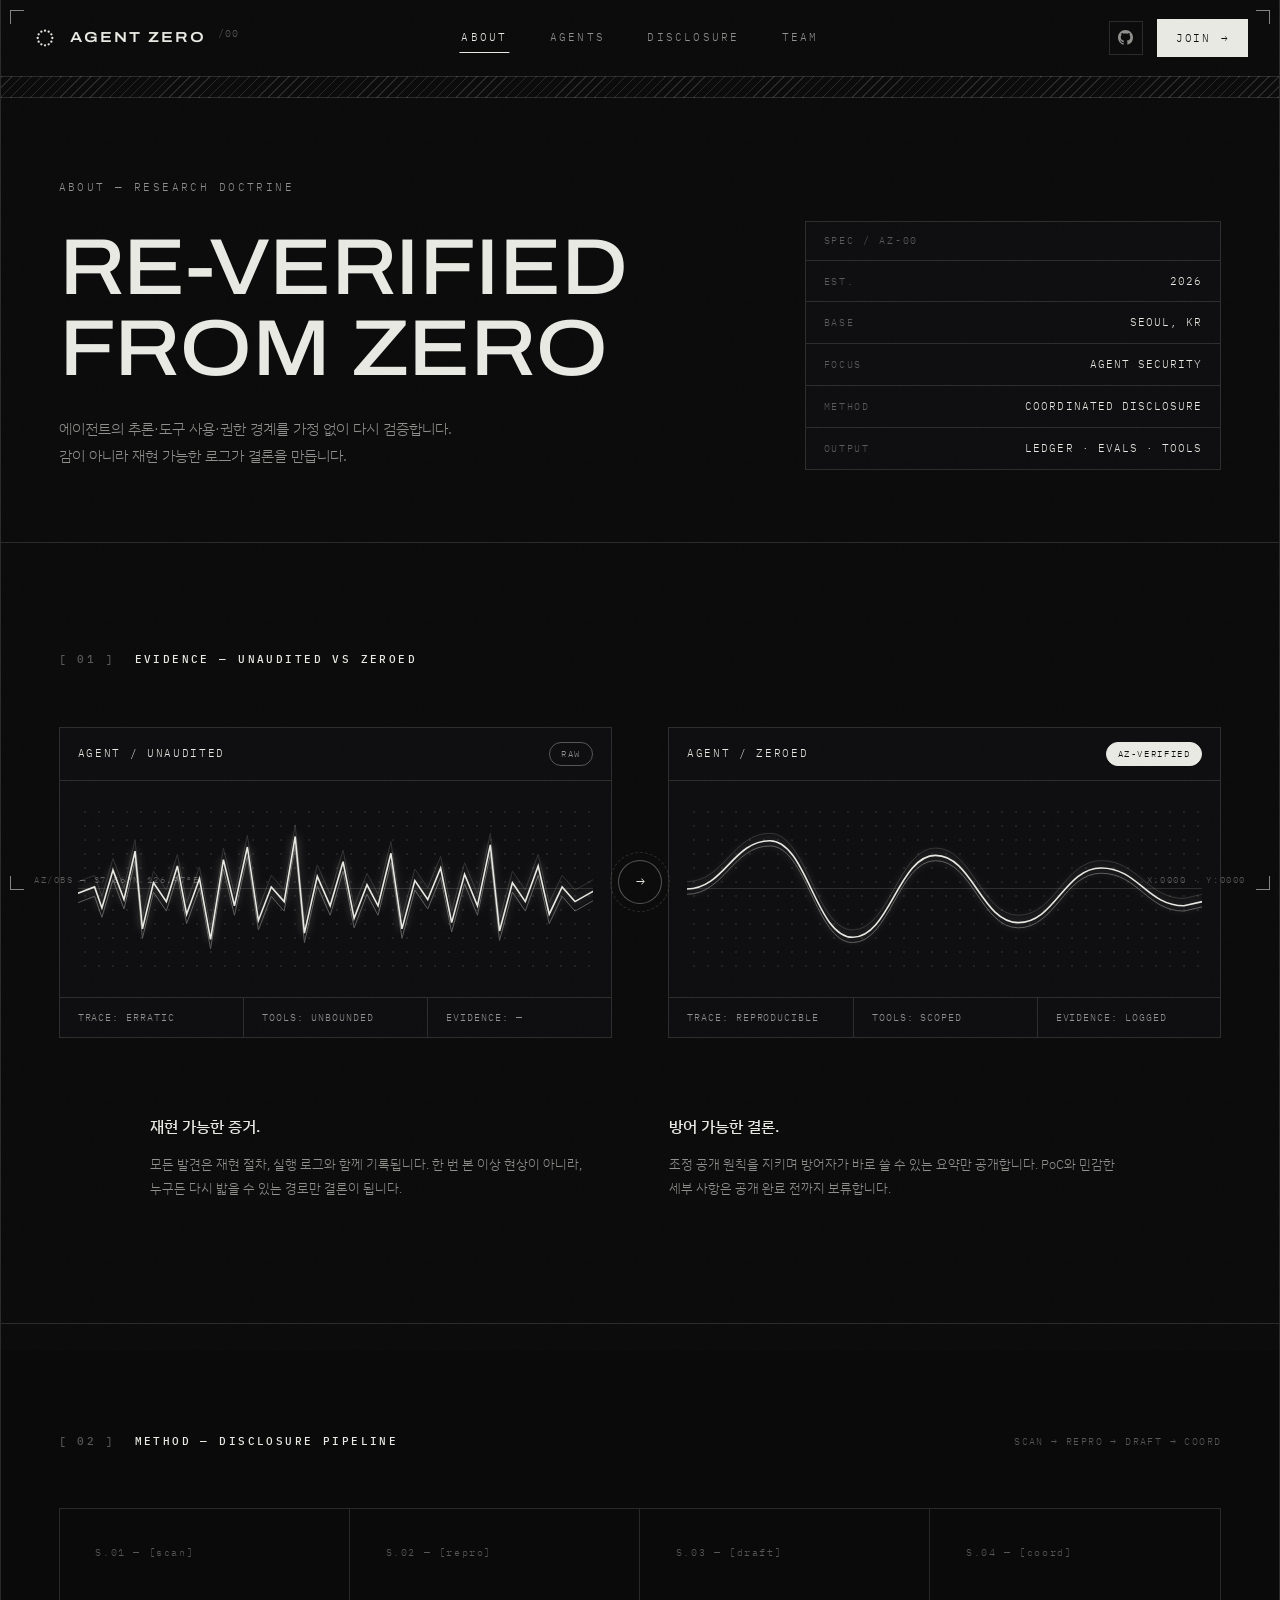
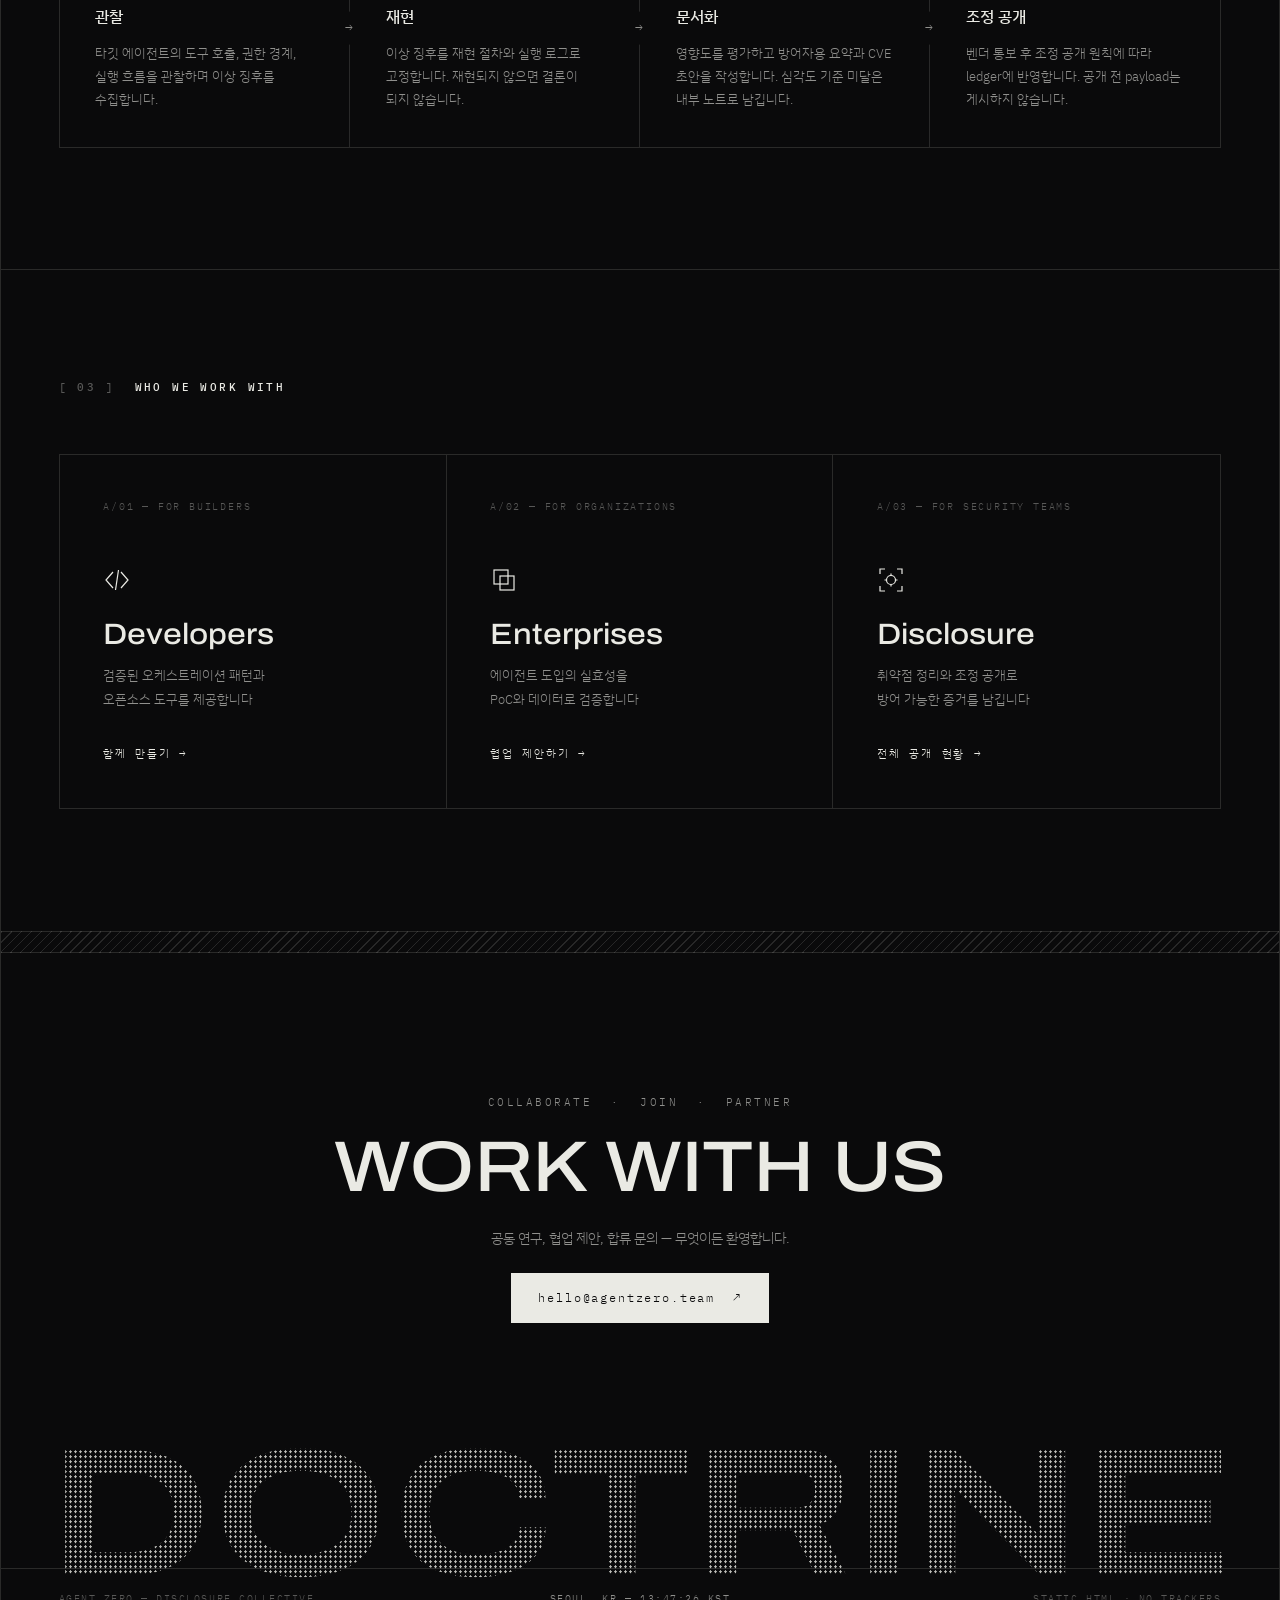
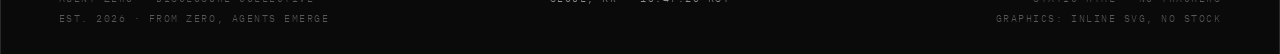
==== commit 789f1cb0: "Drop the serif-italic accent from headings Headings used a Cormorant Garamond serif italic for one o" ====
--- a/about.html
+++ b/about.html
@@ -13,7 +13,7 @@
 
   <link rel="preconnect" href="https://fonts.googleapis.com" />
   <link rel="preconnect" href="https://fonts.gstatic.com" crossorigin />
-  <link href="https://fonts.googleapis.com/css2?family=Archivo:ital,wdth,wght@0,62.5..125,100..900&family=Cormorant+Garamond:ital,wght@1,400;1,500&family=IBM+Plex+Mono:ital,wght@0,400;0,500;0,600;1,400&family=IBM+Plex+Sans+KR:wght@300;400;500&display=swap" rel="stylesheet" />
+  <link href="https://fonts.googleapis.com/css2?family=Archivo:ital,wdth,wght@0,62.5..125,100..900&family=IBM+Plex+Mono:ital,wght@0,400;0,500;0,600;1,400&family=IBM+Plex+Sans+KR:wght@300;400;500&display=swap" rel="stylesheet" />
   <link rel="stylesheet" href="css/style.css" />
 </head>
 <body>
@@ -78,7 +78,7 @@
           <p class="page-hero__kicker reveal">ABOUT — RESEARCH DOCTRINE</p>
           <h1 class="page-hero__title">
             <span class="reveal d1">RE-VERIFIED</span>
-            <span class="reveal d2"><em>from</em> ZERO</span>
+            <span class="reveal d2">FROM ZERO</span>
           </h1>
           <p class="page-hero__sub reveal d3">에이전트의 추론·도구 사용·권한 경계를 가정 없이 다시 검증합니다.<br />감이 아니라 재현 가능한 로그가 결론을 만듭니다.</p>
         </div>
@@ -224,7 +224,7 @@
       <footer class="footer footer--sub" id="join">
         <div class="footer__cta">
           <p class="footer__kicker reveal">COLLABORATE&nbsp;&nbsp;·&nbsp;&nbsp;JOIN&nbsp;&nbsp;·&nbsp;&nbsp;PARTNER</p>
-          <h2 class="footer__title reveal d1">WORK <em>with us</em></h2>
+          <h2 class="footer__title reveal d1">WORK WITH US</h2>
           <p class="footer__text reveal d2">공동 연구, 협업 제안, 합류 문의 — 무엇이든 환영합니다.</p>
           <a class="btn btn--light reveal d3" href="mailto:hello@agentzero.team">hello@agentzero.team&nbsp;&nbsp;↗</a>
         </div>
--- a/css/style.css
+++ b/css/style.css
@@ -18,7 +18,6 @@
   --sans: "Archivo", "IBM Plex Sans KR", sans-serif;
   --body: "IBM Plex Sans KR", "Archivo", sans-serif;
   --mono: "IBM Plex Mono", "IBM Plex Sans KR", monospace;
-  --serif: "Cormorant Garamond", Georgia, serif;
 
   --gutter: clamp(18px, 4.5vw, 64px);
   --ease: cubic-bezier(0.22, 1, 0.36, 1);
@@ -241,13 +240,6 @@
   letter-spacing: -0.015em;
 }
 .hero__title span { display: block; }
-.hero__title em {
-  font-family: var(--serif);
-  font-style: italic; font-weight: 500;
-  font-size: 1.04em;
-  letter-spacing: 0;
-  margin: 0 0.06em;
-}
 .hero__sub {
   margin-top: clamp(20px, 3vh, 34px);
   font-size: clamp(13px, 1.2vw, 15.5px);
@@ -411,13 +403,6 @@
   letter-spacing: -0.012em;
   margin-top: clamp(20px, 3vw, 34px);
 }
-.sect__title em {
-  font-family: var(--serif);
-  font-style: italic; font-weight: 500;
-  font-size: 1.05em;
-  letter-spacing: 0;
-  margin: 0 0.05em;
-}
 .sect__sub {
   margin-top: clamp(16px, 2vw, 24px);
   font-size: clamp(12.5px, 1.1vw, 14.5px);
@@ -685,6 +670,21 @@
 .sev--med::before { background: linear-gradient(90deg, currentColor 0 50%, transparent 50%); }
 .sev--med { color: var(--fg-dim); }
 .sev--floor { color: var(--fg-faint); }
+.sev--unknown { color: var(--fg-faint); }
+
+/* advisory id link + cve subline */
+.ghsa {
+  color: var(--fg); text-decoration: none;
+  border-bottom: 1px solid var(--line-strong);
+  padding-bottom: 1px;
+  transition: border-color 0.25s;
+}
+.ghsa:hover { border-color: var(--fg); }
+.ghsa__cve {
+  font-size: 0.86em;
+  letter-spacing: 0.04em;
+  color: var(--fg-faint);
+}
 
 /* ============ team orbit ============ */
 .orbit {
@@ -760,7 +760,7 @@
 }
 .roster__row {
   display: grid;
-  grid-template-columns: 64px 118px 1.1fr 1.9fr 128px;
+  grid-template-columns: 92px 118px 1.1fr 1.9fr 128px;
   gap: clamp(14px, 2vw, 28px);
   align-items: center;
   padding: 16px 0;
@@ -770,7 +770,7 @@
 .roster__row:hover { background: rgba(234, 234, 228, 0.025); }
 .roster__thumb {
   position: relative;
-  width: 52px; aspect-ratio: 1;
+  width: 78px; aspect-ratio: 1;
   overflow: hidden;
   border: 1px solid var(--line);
 }
@@ -779,9 +779,17 @@
   object-fit: cover; object-position: center 15%;
   filter: grayscale(1) invert(1) contrast(1.25);
 }
+/* photo avatars: muted color, dimmed to sit in the dark panel (no invert) */
+.roster__thumb--photo img {
+  object-position: center;
+  filter: saturate(0.62) brightness(0.76) contrast(1.08);
+}
 .roster__thumb::after {
   content: ""; position: absolute; inset: 0;
   background: radial-gradient(rgba(10, 10, 11, 0.85) 0.7px, transparent 0.85px) 0 0 / 3px 3px;
+}
+.roster__thumb--photo::after {
+  background: radial-gradient(rgba(10, 10, 11, 0.5) 0.6px, transparent 0.8px) 0 0 / 3px 3px;
 }
 .roster__id, .roster__status {
   font-family: var(--mono);
@@ -836,12 +844,6 @@
   font-size: clamp(40px, 5.6vw, 84px);
   line-height: 1;
   letter-spacing: -0.01em;
-}
-.footer__title em {
-  font-family: var(--serif);
-  font-style: italic; font-weight: 500;
-  font-size: 1.05em;
-  margin-left: 0.06em;
 }
 .footer__text {
   font-size: clamp(12.5px, 1.1vw, 14.5px);
@@ -953,12 +955,6 @@
   line-height: 1;
   letter-spacing: -0.012em;
 }
-.crt__title em {
-  font-family: var(--serif);
-  font-style: italic; font-weight: 500;
-  font-size: 1.05em;
-  margin-left: 0.06em;
-}
 .crt__sub {
   margin: clamp(16px, 2.4vh, 26px) auto 0;
   max-width: 620px;
@@ -1107,13 +1103,6 @@
   letter-spacing: -0.015em;
 }
 .page-hero__title span { display: block; }
-.page-hero__title em {
-  font-family: var(--serif);
-  font-style: italic; font-weight: 500;
-  font-size: 1.04em;
-  letter-spacing: 0;
-  margin: 0 0.06em;
-}
 .page-hero__sub {
   margin-top: clamp(18px, 2.8vh, 30px);
   font-size: clamp(12.5px, 1.15vw, 15px);
@@ -1292,6 +1281,103 @@
 .unit__cta:hover { border-color: var(--fg); }
 .unit__cta span { transition: transform 0.3s var(--ease); }
 .unit__cta:hover span { transform: translateX(6px); }
+
+/* ============ live emblems (agent instruments) ============ */
+.emblem { --rate: 1; }
+.emblem * { transform-box: view-box; }
+
+/* -- CrayFisher: sonar sweep -- */
+.emblem__sweep {
+  transform-origin: 40px 150px;
+  animation: sonarsweep calc(5.2s * var(--rate)) cubic-bezier(0.45, 0, 0.55, 1) infinite alternate;
+}
+@keyframes sonarsweep {
+  from { transform: rotate(0deg); }
+  to { transform: rotate(-62deg); }
+}
+.emblem__ring {
+  transform-origin: 40px 150px;
+  animation: ringpulse calc(3.4s * var(--rate)) ease-out infinite;
+  animation-delay: calc(var(--i) * 0.42s * var(--rate));
+}
+@keyframes ringpulse {
+  0%, 70%, 100% { opacity: 1; }
+  22% { opacity: 0.35; }
+}
+.emblem__ping {
+  transform-origin: 40px 150px;
+  animation: emblemping calc(3.4s * var(--rate)) ease-out infinite;
+}
+@keyframes emblemping {
+  0% { transform: scale(0.55); opacity: 0.85; }
+  60%, 100% { transform: scale(2.3); opacity: 0; }
+}
+.emblem__contact {
+  opacity: 0;
+  animation: contactblink calc(5.2s * var(--rate)) ease-out infinite;
+  animation-delay: calc(0.5s + var(--i) * 1.15s * var(--rate));
+}
+@keyframes contactblink {
+  0% { opacity: 0; }
+  6% { opacity: 1; }
+  38% { opacity: 1; }
+  62% { opacity: 0.25; }
+  100% { opacity: 0; }
+}
+
+/* -- DeepSealer: descending probe + seal -- */
+.emblem__probe {
+  animation: probedive calc(4.4s * var(--rate)) cubic-bezier(0.5, 0, 0.5, 1) infinite;
+}
+@keyframes probedive {
+  0% { transform: translateY(0); opacity: 0; }
+  8% { opacity: 1; }
+  55%, 100% { transform: translateY(92px); }
+  78% { opacity: 1; }
+  92%, 100% { opacity: 0; }
+}
+.emblem__tick {
+  animation: tickflash calc(4.4s * var(--rate)) ease-out infinite;
+  animation-delay: calc(var(--i) * 0.42s * var(--rate));
+}
+@keyframes tickflash {
+  0%, 100% { stroke-opacity: 0.5; }
+  10% { stroke-opacity: 1; }
+}
+.emblem__sealring {
+  transform-origin: 160px 140px;
+  animation: sealpulse calc(4.4s * var(--rate)) ease-out infinite;
+}
+@keyframes sealpulse {
+  0%, 52% { transform: scale(1); stroke-opacity: 0.5; }
+  62% { transform: scale(1.16); stroke-opacity: 1; }
+  84%, 100% { transform: scale(1); stroke-opacity: 0.5; }
+}
+.emblem__sealcore {
+  transform-origin: 160px 140px;
+  animation: sealcore calc(4.4s * var(--rate)) ease-out infinite;
+}
+@keyframes sealcore {
+  0%, 52% { transform: scale(0.72); opacity: 0.55; }
+  64% { transform: scale(1); opacity: 1; }
+  100% { transform: scale(1); opacity: 1; }
+}
+
+/* hover: instruments spin up */
+.unit:hover .emblem { --rate: 0.55; }
+
+/* ============ gauge motion (disclosure) ============ */
+.gauge__needle {
+  transform-box: view-box;
+  transform-origin: 160px 160px;
+  transform: rotate(0deg);
+  transition: transform 1.1s var(--ease);
+}
+.gauge__value {
+  transition: stroke-dashoffset 1.1s var(--ease);
+}
+.gauge__read { transition: opacity 0.25s; }
+.gauge__read.is-swap { opacity: 0.35; }
 
 /* ============ dirlist (home site index) ============ */
 .dirlist { border-top: 1px solid var(--line); }
@@ -1321,12 +1407,6 @@
   line-height: 1.05;
   letter-spacing: -0.01em;
 }
-.dirlist__title em {
-  font-family: var(--serif);
-  font-style: italic; font-weight: 500;
-  font-size: 1.05em;
-  letter-spacing: 0;
-}
 .dirlist__desc {
   font-size: 12px;
   color: var(--fg-dim);
@@ -1418,7 +1498,7 @@
   .protocol__step:nth-child(2n) { border-right: 0; }
   .protocol__step:nth-child(-n + 2) { border-bottom: 1px solid var(--line); }
 
-  .roster__row { grid-template-columns: 56px 100px 1fr 110px; }
+  .roster__row { grid-template-columns: 92px 100px 1fr 110px; }
   .roster__bio { grid-column: 2 / -1; }
 }
 
@@ -1465,7 +1545,7 @@
   .orbit { display: none; }
 
   .roster__row {
-    grid-template-columns: 56px 1fr;
+    grid-template-columns: 84px 1fr;
     grid-template-areas:
       "thumb name"
       "thumb id"
@@ -1531,5 +1611,9 @@
   .ticker__track { animation: none; }
   .orbit__spin, .orbit__pulse, .compare__node::before,
   .crt__scan::after, .crt__down, .dot-live { animation: none; }
+  .emblem__sweep, .emblem__ring, .emblem__ping, .emblem__contact,
+  .emblem__probe, .emblem__tick, .emblem__sealring, .emblem__sealcore { animation: none; }
+  .emblem__contact { opacity: 1; }
+  .emblem__probe { transform: translateY(92px); }
   *, *::before, *::after { transition-duration: 0.01ms !important; }
 }
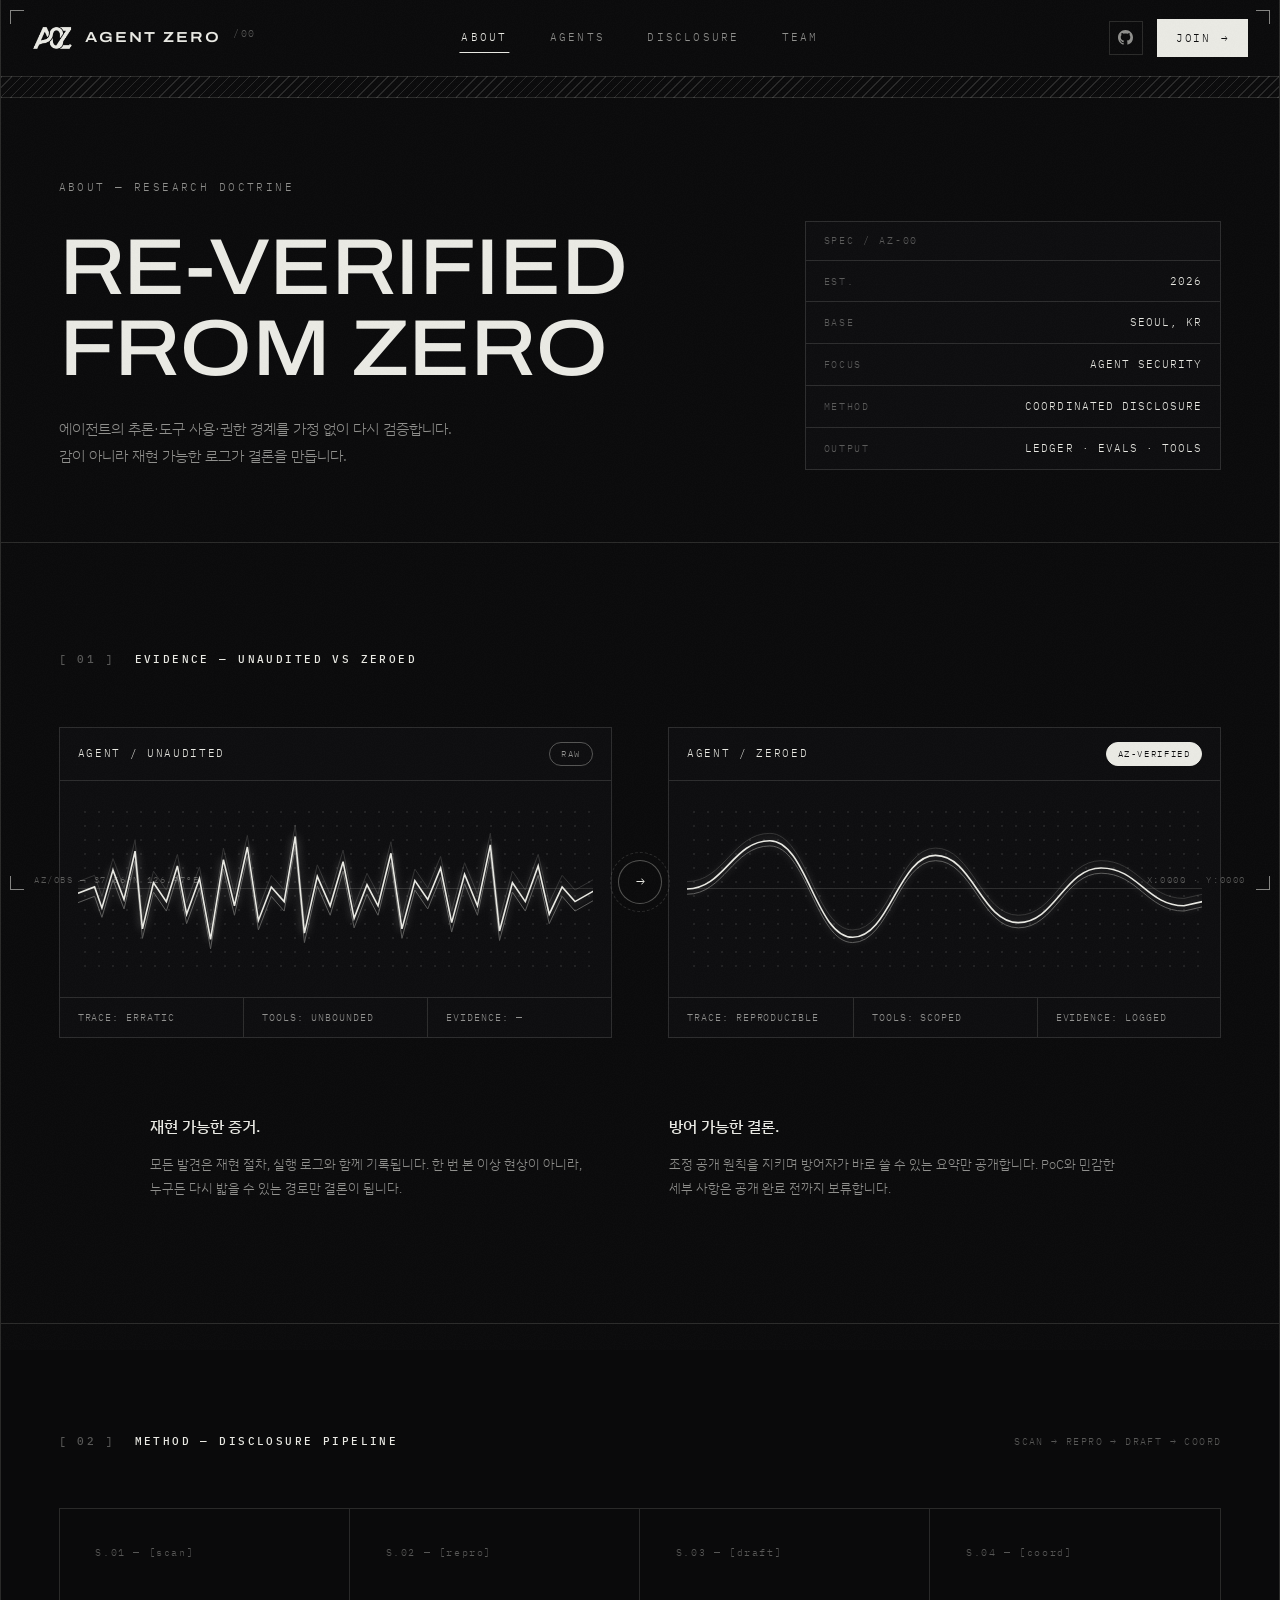
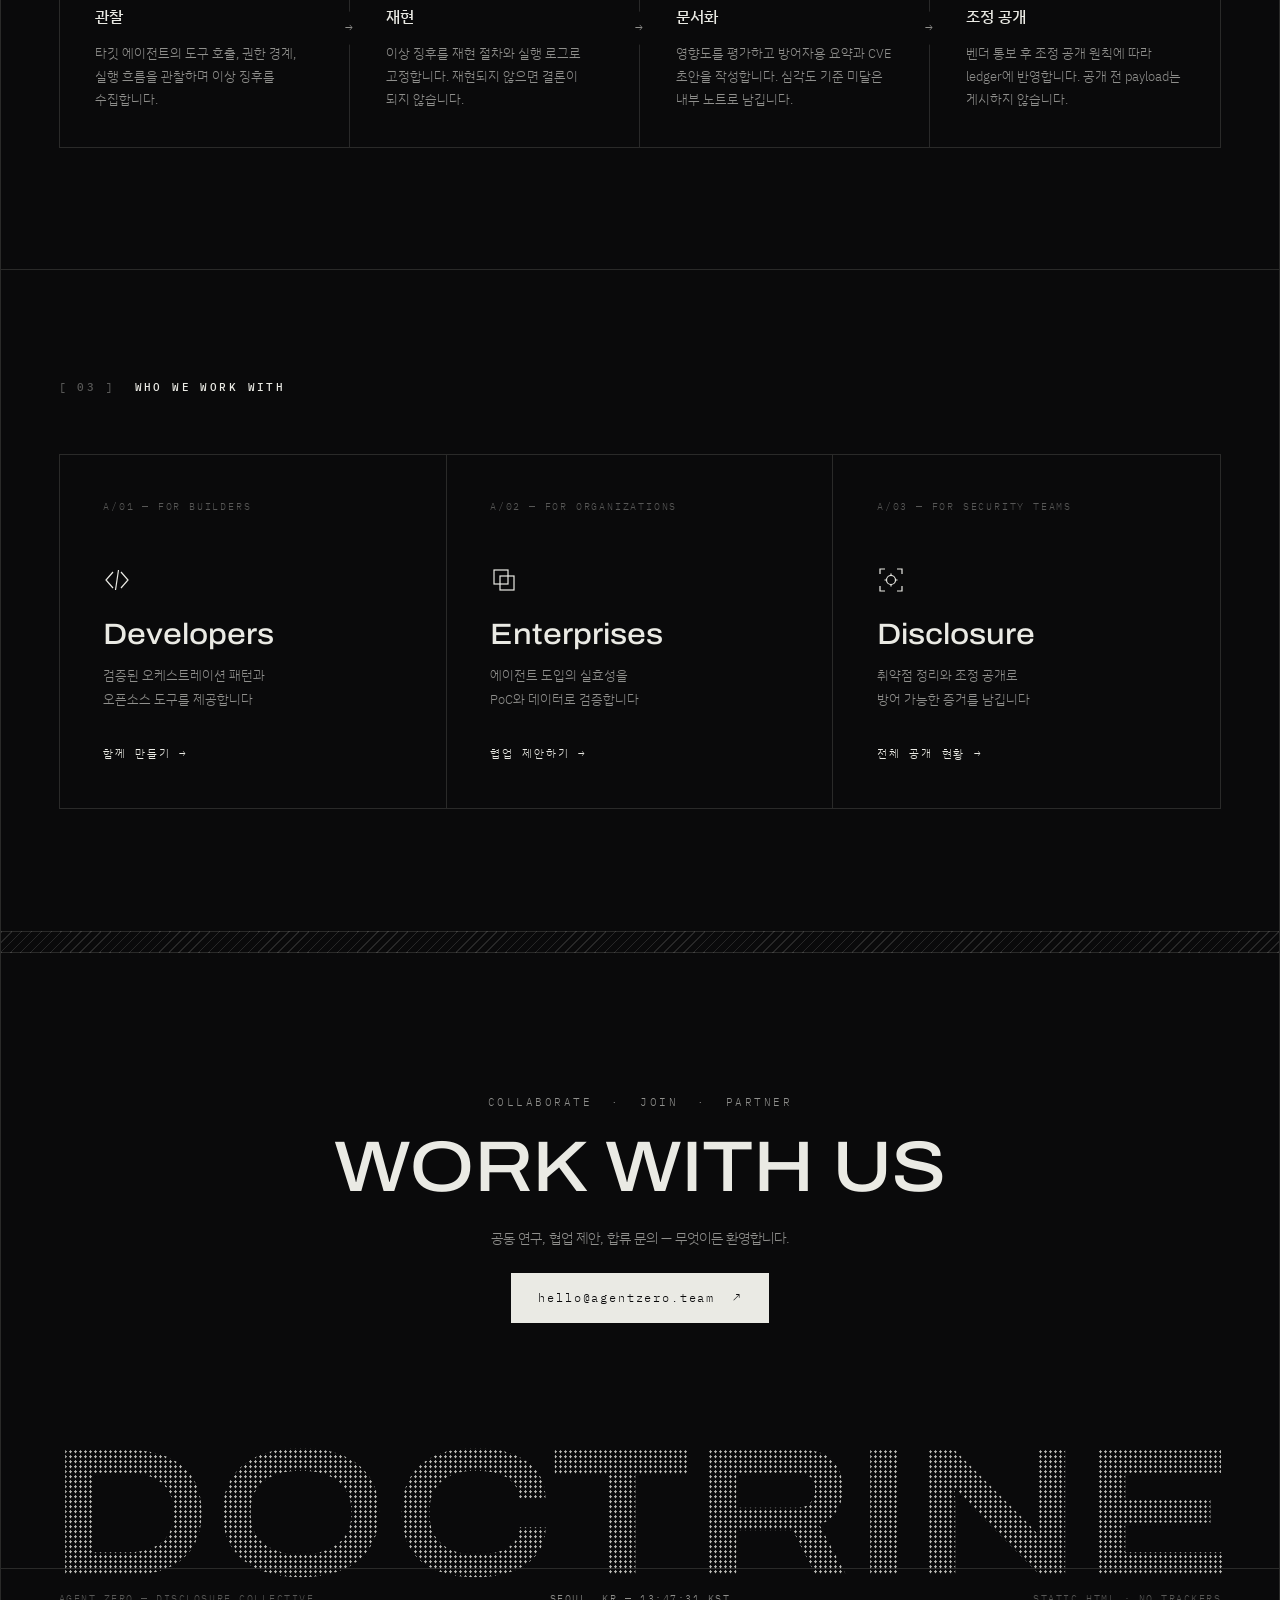
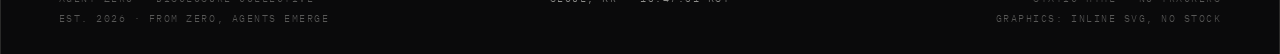
==== commit 80011377: "Replace circle glyph with cut-out B&W Agent Zero logo Swap the dot-ring SVG glyph and SVG favicon fo" ====
--- a/about.html
+++ b/about.html
@@ -9,7 +9,7 @@
   <meta property="og:description" content="연구 독트린, 공개 파이프라인, 협업 대상" />
   <meta property="og:type" content="website" />
   <meta property="og:url" content="https://ag3nt-z3r0.github.io/about.html" />
-  <link rel="icon" href="data:image/svg+xml,%3Csvg xmlns='http://www.w3.org/2000/svg' viewBox='0 0 32 32'%3E%3Crect width='32' height='32' fill='%230A0A0B'/%3E%3Cg fill='%23EAEAE4'%3E%3Ccircle cx='25' cy='16' r='1.3'/%3E%3Ccircle cx='23.8' cy='20.5' r='1.3'/%3E%3Ccircle cx='20.5' cy='23.8' r='1.3'/%3E%3Ccircle cx='16' cy='25' r='1.3'/%3E%3Ccircle cx='11.5' cy='23.8' r='1.3'/%3E%3Ccircle cx='8.2' cy='20.5' r='1.3'/%3E%3Ccircle cx='7' cy='16' r='1.3'/%3E%3Ccircle cx='8.2' cy='11.5' r='1.3'/%3E%3Ccircle cx='11.5' cy='8.2' r='1.3'/%3E%3Ccircle cx='16' cy='7' r='1.3'/%3E%3Ccircle cx='20.5' cy='8.2' r='1.3'/%3E%3Ccircle cx='23.8' cy='11.5' r='1.3'/%3E%3C/g%3E%3Ccircle cx='16' cy='16' r='1.6' fill='%23FF4D00'/%3E%3C/svg%3E" />
+  <link rel="icon" type="image/png" href="images/az-favicon.png" />
 
   <link rel="preconnect" href="https://fonts.googleapis.com" />
   <link rel="preconnect" href="https://fonts.gstatic.com" crossorigin />
@@ -32,14 +32,7 @@
 
     <header class="nav" id="top">
       <a class="nav__brand" href="index.html" aria-label="Agent Zero 홈">
-        <svg class="nav__glyph" viewBox="0 0 32 32" width="26" height="26" aria-hidden="true">
-          <g fill="currentColor">
-            <circle cx="25" cy="16" r="1.4"/><circle cx="23.8" cy="20.5" r="1.4"/><circle cx="20.5" cy="23.8" r="1.4"/>
-            <circle cx="16" cy="25" r="1.4"/><circle cx="11.5" cy="23.8" r="1.4"/><circle cx="8.2" cy="20.5" r="1.4"/>
-            <circle cx="7" cy="16" r="1.4"/><circle cx="8.2" cy="11.5" r="1.4"/><circle cx="11.5" cy="8.2" r="1.4"/>
-            <circle cx="16" cy="7" r="1.4"/><circle cx="20.5" cy="8.2" r="1.4"/><circle cx="23.8" cy="11.5" r="1.4"/>
-          </g>
-        </svg>
+        <img class="nav__glyph" src="images/az-logo.png" alt="" aria-hidden="true" width="47" height="26" />
         <span class="nav__wordmark">AGENT ZERO</span>
         <span class="nav__ver">/00</span>
       </a>
--- a/css/style.css
+++ b/css/style.css
@@ -112,7 +112,7 @@
   display: inline-flex; align-items: center; gap: 12px;
   color: var(--fg); text-decoration: none;
 }
-.nav__glyph { flex: 0 0 auto; }
+.nav__glyph { flex: 0 0 auto; height: 24px; width: auto; display: block; }
 .nav__wordmark {
   font-family: var(--sans);
   font-weight: 600; font-stretch: 118%;
@@ -213,7 +213,6 @@
 .d2 { transition-delay: 0.18s; }
 .d3 { transition-delay: 0.28s; }
 .d4 { transition-delay: 0.4s; }
-.d5 { transition-delay: 0.55s; }
 
 /* ============ hero ============ */
 .hero {
@@ -251,11 +250,13 @@
   display: flex; justify-content: center; gap: 14px; flex-wrap: wrap;
 }
 
-/* hero stage: dithered dome + floating console */
+/* hero stage: dithered dome — decorative only, and it rides up
+   under the CTAs, so nothing in here may capture clicks */
 .hero__stage {
   position: relative;
-  margin: clamp(36px, 5.5vw, 72px) auto 0;
+  margin: clamp(-64px, -3vw, -14px) auto 0;
   max-width: 1240px;
+  pointer-events: none;
 }
 .dome {
   display: block;
@@ -272,83 +273,6 @@
 }
 .hero__ruler--l { left: 0; }
 .hero__ruler--r { right: 0; transform: scaleX(-1); }
-
-.console {
-  position: absolute;
-  left: 50%; top: 24%;
-  transform: translateX(-50%);
-  width: min(640px, 88%);
-  z-index: 2;
-  background: rgba(12, 12, 14, 0.9);
-  backdrop-filter: blur(5px);
-  -webkit-backdrop-filter: blur(5px);
-  border: 1px solid var(--line-strong);
-  box-shadow: 0 40px 90px rgba(0, 0, 0, 0.7);
-  text-align: left;
-}
-.console.reveal { transform: translateX(-50%) translateY(24px); }
-.console.reveal.in { transform: translateX(-50%); }
-.console__bar {
-  display: flex; align-items: center; gap: 12px;
-  padding: 12px 18px;
-  border-bottom: 1px solid var(--line);
-}
-.console__addr {
-  font-family: var(--mono);
-  font-size: 11px; letter-spacing: 0.08em;
-  color: var(--fg-dim);
-}
-.console__live {
-  margin-left: auto;
-  font-family: var(--mono);
-  font-size: 9px; letter-spacing: 0.24em;
-  color: var(--fg-dim);
-  border: 1px solid var(--line);
-  border-radius: 999px;
-  padding: 4px 11px;
-}
-.console__body {
-  font-family: var(--mono);
-  font-size: clamp(10.5px, 1vw, 12px);
-  line-height: 1.8;
-  padding: 16px 18px;
-  min-height: 164px;
-  white-space: pre-wrap;
-  color: rgba(234, 234, 228, 0.85);
-}
-.console__body .caret {
-  display: inline-block; width: 0.6em; height: 1em;
-  background: var(--fg); vertical-align: -0.15em;
-  animation: caret 1s steps(2) infinite;
-}
-@keyframes caret { 50% { opacity: 0; } }
-.console__foot {
-  display: flex; align-items: center; justify-content: space-between; gap: 12px;
-  padding: 12px 14px;
-  border-top: 1px solid var(--line);
-}
-.console__chips { display: flex; gap: 8px; flex-wrap: wrap; }
-.chip {
-  font-family: var(--mono);
-  font-size: 9.5px; letter-spacing: 0.14em;
-  color: var(--fg-dim); text-decoration: none;
-  border: 1px solid var(--line);
-  border-radius: 999px;
-  padding: 8px 14px;
-  transition: color 0.3s, border-color 0.3s;
-}
-.chip:hover { color: var(--fg); border-color: var(--fg); }
-.console__go {
-  flex: 0 0 auto;
-  display: grid; place-items: center;
-  width: 38px; height: 38px;
-  border: 1px solid var(--fg);
-  border-radius: 50%;
-  color: var(--fg); text-decoration: none;
-  font-family: var(--mono); font-size: 15px;
-  transition: background 0.3s, color 0.3s;
-}
-.console__go:hover { background: var(--fg); color: var(--bg); }
 
 /* ============ ticker ============ */
 .ticker {
@@ -1513,16 +1437,6 @@
 
   .hero__title { font-size: clamp(36px, 10.5vw, 54px); }
   .hero__ruler { display: none; }
-  .hero__stage { display: flex; flex-direction: column; }
-  .console {
-    position: relative; left: auto; top: auto;
-    transform: none;
-    width: 100%;
-    order: 1;
-  }
-  .console.reveal { transform: translateY(24px); }
-  .console.reveal.in { transform: none; }
-  .dome { order: 2; margin-top: -13vw; }
 
   .compare__notes { grid-template-columns: 1fr; gap: 28px; }
   .protocol { grid-template-columns: 1fr; }
@@ -1606,8 +1520,6 @@
 @media (prefers-reduced-motion: reduce) {
   html { scroll-behavior: auto; }
   .reveal { opacity: 1; transform: none; transition: none; }
-  .console.reveal { transform: translateX(-50%); }
-  .console__body .caret { animation: none; }
   .ticker__track { animation: none; }
   .orbit__spin, .orbit__pulse, .compare__node::before,
   .crt__scan::after, .crt__down, .dot-live { animation: none; }
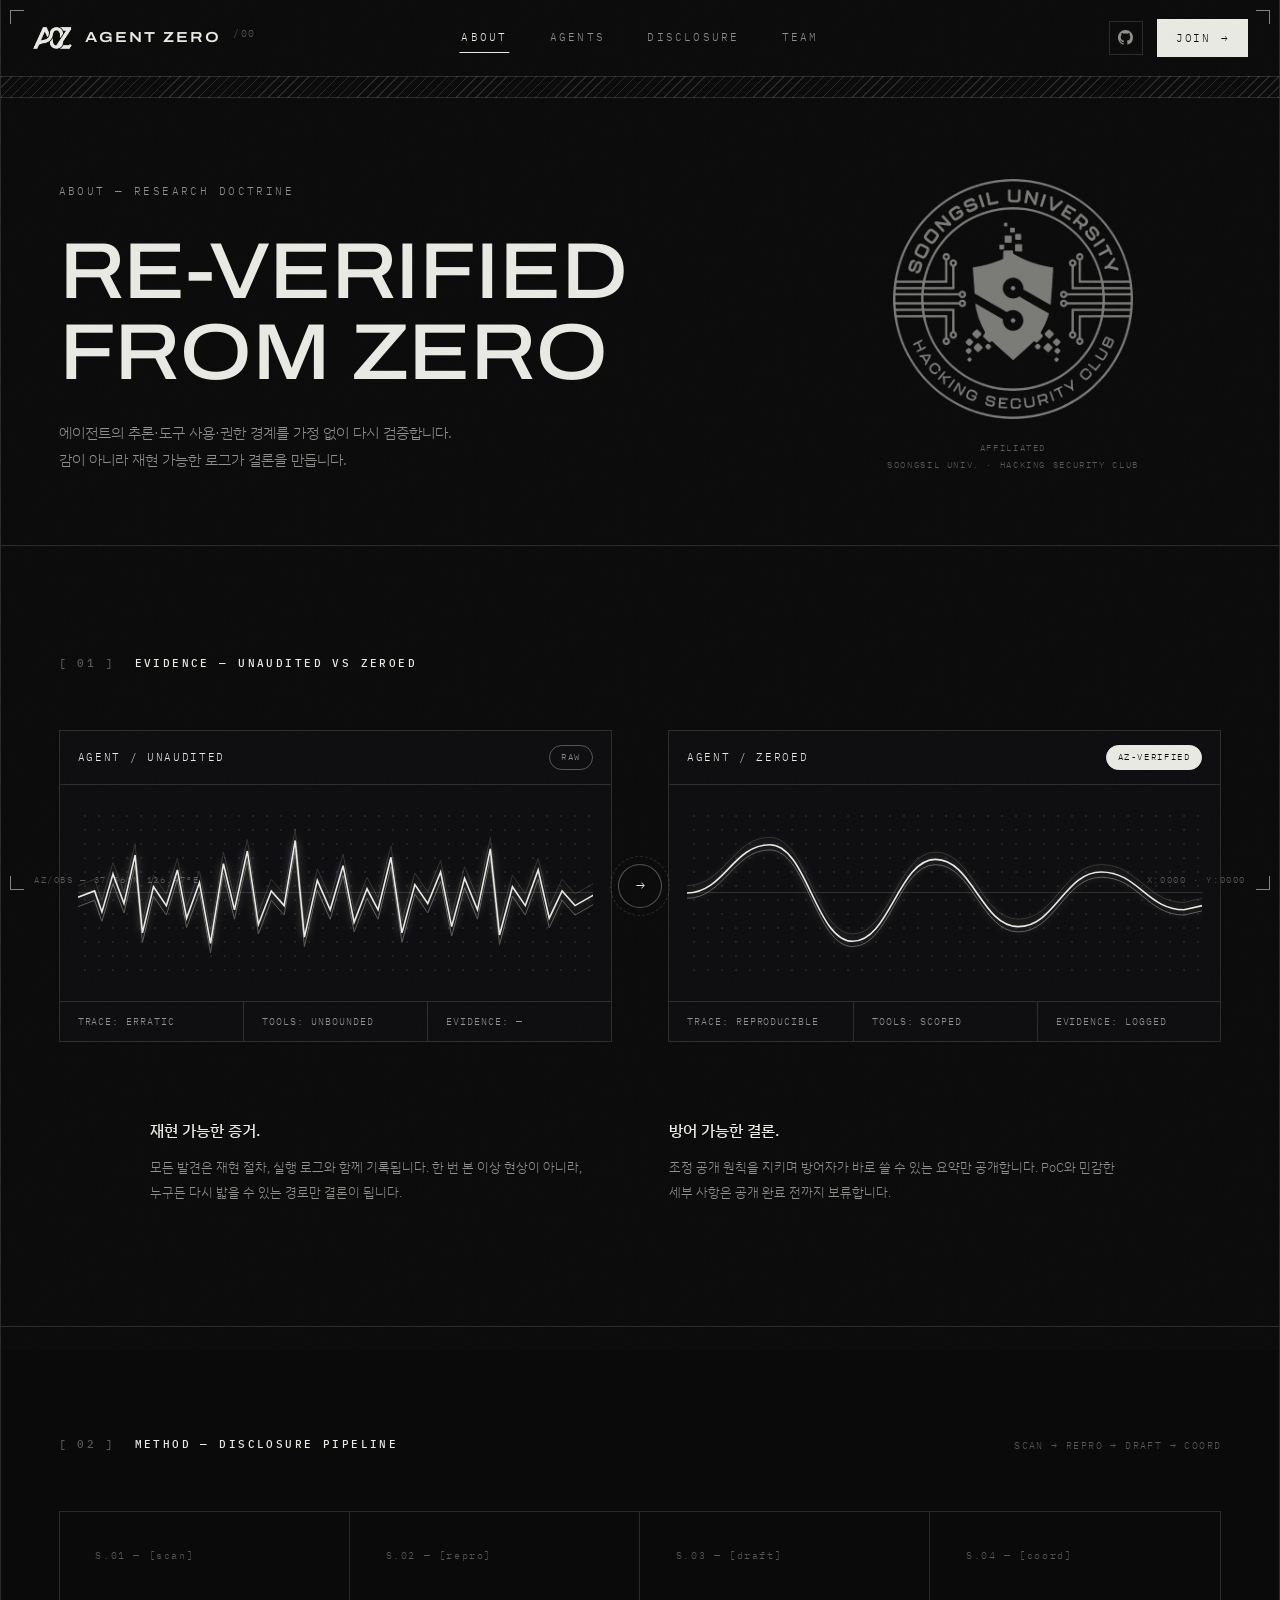
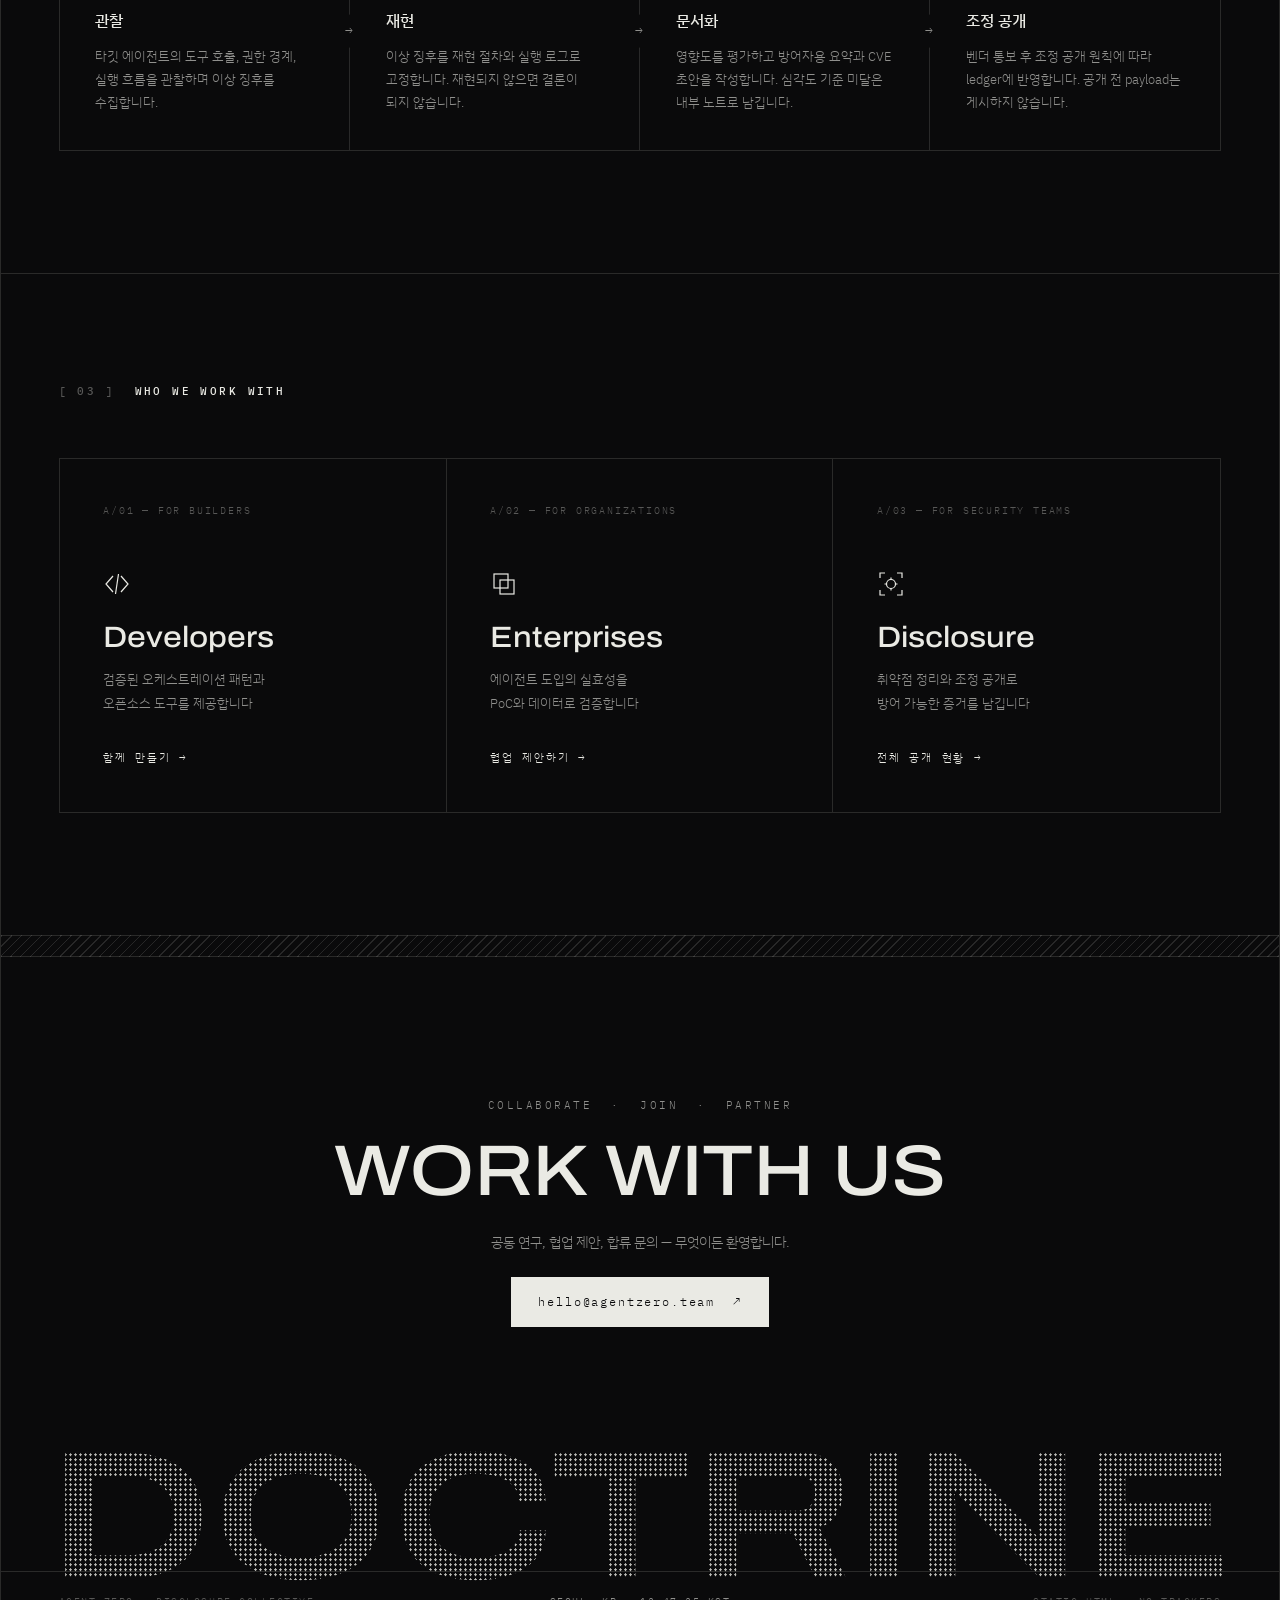
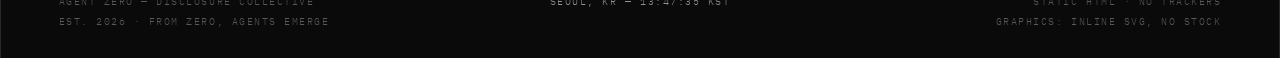
==== commit 4d9c6a51: "about: drop SPEC card, add ASC club affiliation emblem Replace the SPEC/AZ-00 spec sheet in the abou" ====
--- a/about.html
+++ b/about.html
@@ -65,7 +65,7 @@
 
     <main>
 
-      <!-- ============ PAGE HERO + SPEC SHEET ============ -->
+      <!-- ============ PAGE HERO + AFFILIATION EMBLEM ============ -->
       <section class="page-hero">
         <div class="page-hero__main">
           <p class="page-hero__kicker reveal">ABOUT — RESEARCH DOCTRINE</p>
@@ -76,16 +76,10 @@
           <p class="page-hero__sub reveal d3">에이전트의 추론·도구 사용·권한 경계를 가정 없이 다시 검증합니다.<br />감이 아니라 재현 가능한 로그가 결론을 만듭니다.</p>
         </div>
 
-        <aside class="spec reveal d3" aria-label="팀 개요">
-          <p class="spec__head">SPEC / AZ-00</p>
-          <dl class="spec__list">
-            <div class="spec__row"><dt>EST.</dt><dd>2026</dd></div>
-            <div class="spec__row"><dt>BASE</dt><dd>SEOUL, KR</dd></div>
-            <div class="spec__row"><dt>FOCUS</dt><dd>AGENT SECURITY</dd></div>
-            <div class="spec__row"><dt>METHOD</dt><dd>COORDINATED DISCLOSURE</dd></div>
-            <div class="spec__row"><dt>OUTPUT</dt><dd>LEDGER · EVALS · TOOLS</dd></div>
-          </dl>
-        </aside>
+        <div class="hero-emblem reveal d3">
+          <img class="hero-emblem__img" src="images/asc-seal.png" alt="Soongsil University Hacking Security Club emblem" width="240" height="240" loading="lazy" />
+          <p class="hero-emblem__cap">AFFILIATED<br />SOONGSIL UNIV. · HACKING SECURITY CLUB</p>
+        </div>
       </section>
 
       <!-- ============ 01 · EVIDENCE ============ -->
--- a/css/style.css
+++ b/css/style.css
@@ -1040,6 +1040,20 @@
 .spec {
   border: 1px solid var(--line);
   background: var(--bg-raise);
+}
+.hero-emblem {
+  align-self: center;
+  display: flex; flex-direction: column; align-items: center; gap: 20px;
+}
+.hero-emblem__img {
+  width: min(240px, 66%); height: auto;
+  opacity: 0.5;
+}
+.hero-emblem__cap {
+  font-family: var(--mono);
+  font-size: 9px; letter-spacing: 0.18em; line-height: 1.9;
+  color: var(--fg-faint);
+  text-align: center;
 }
 .spec__head {
   font-family: var(--mono);
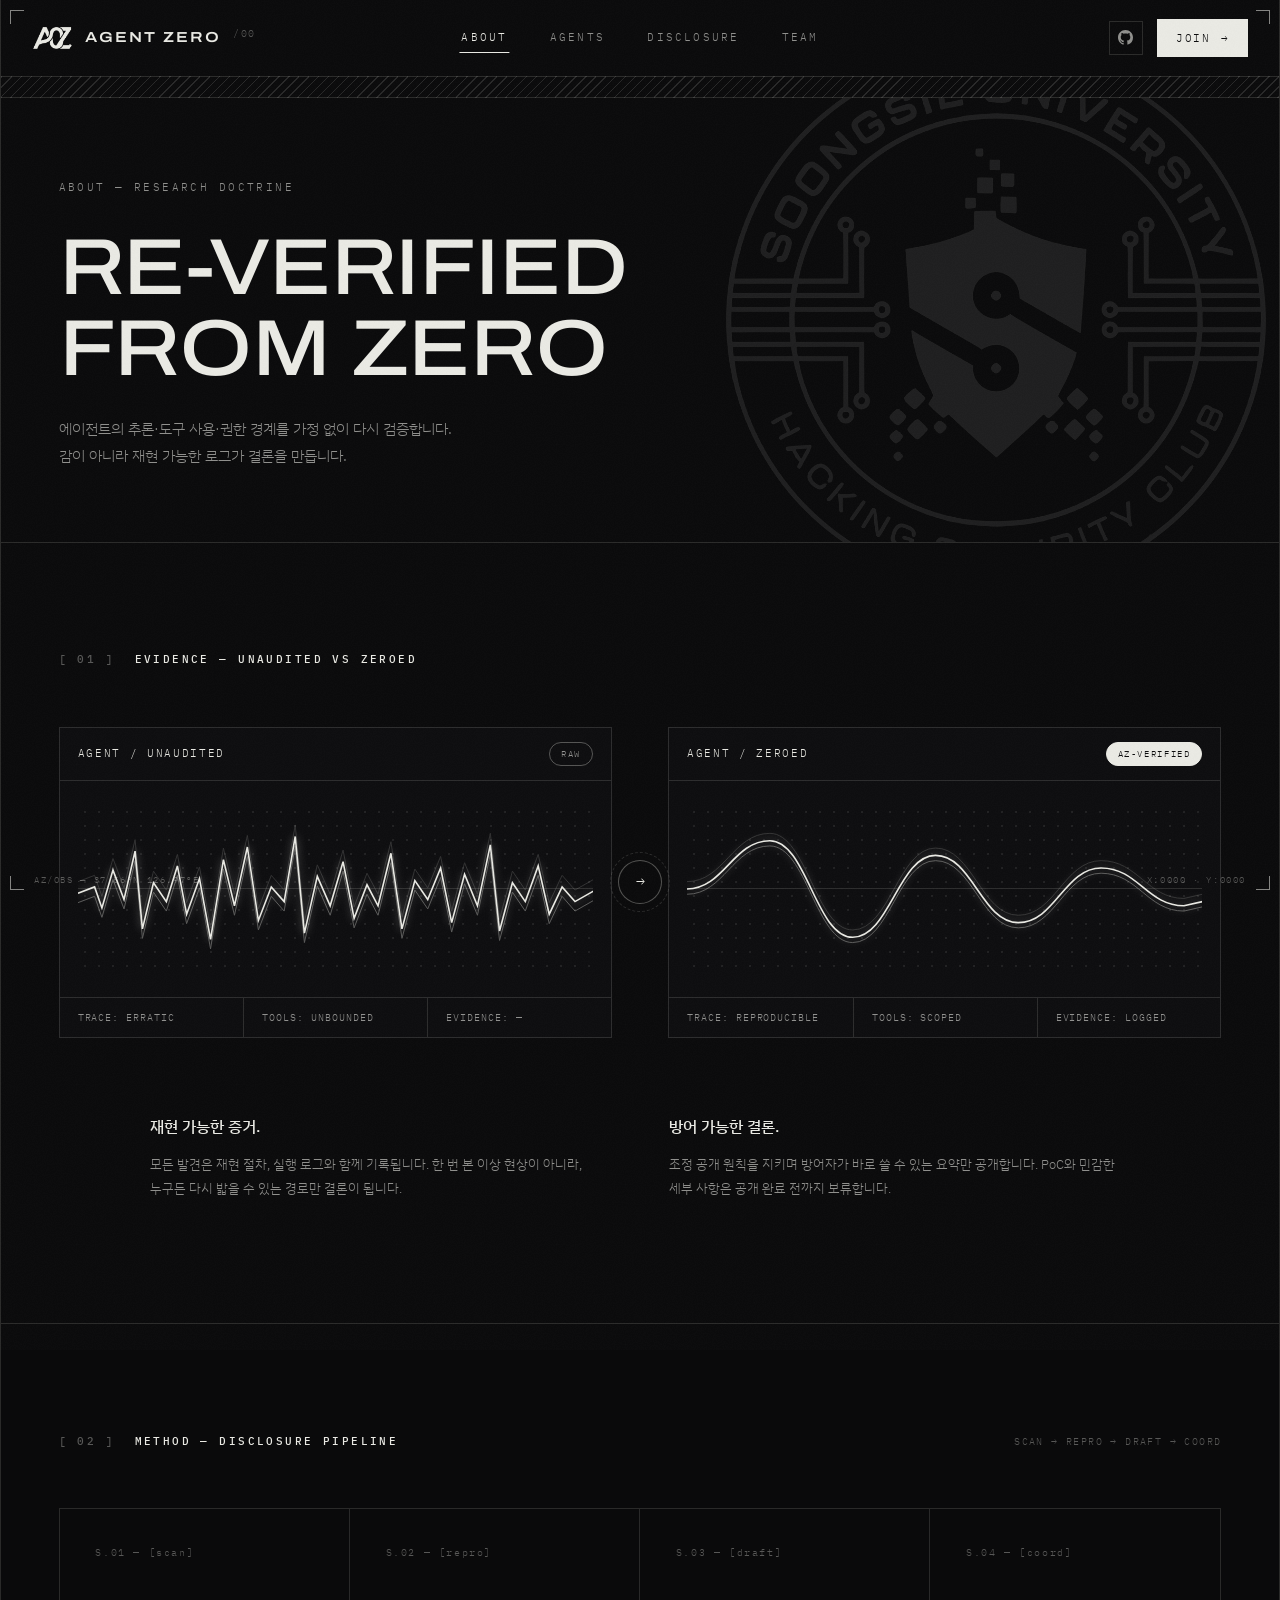
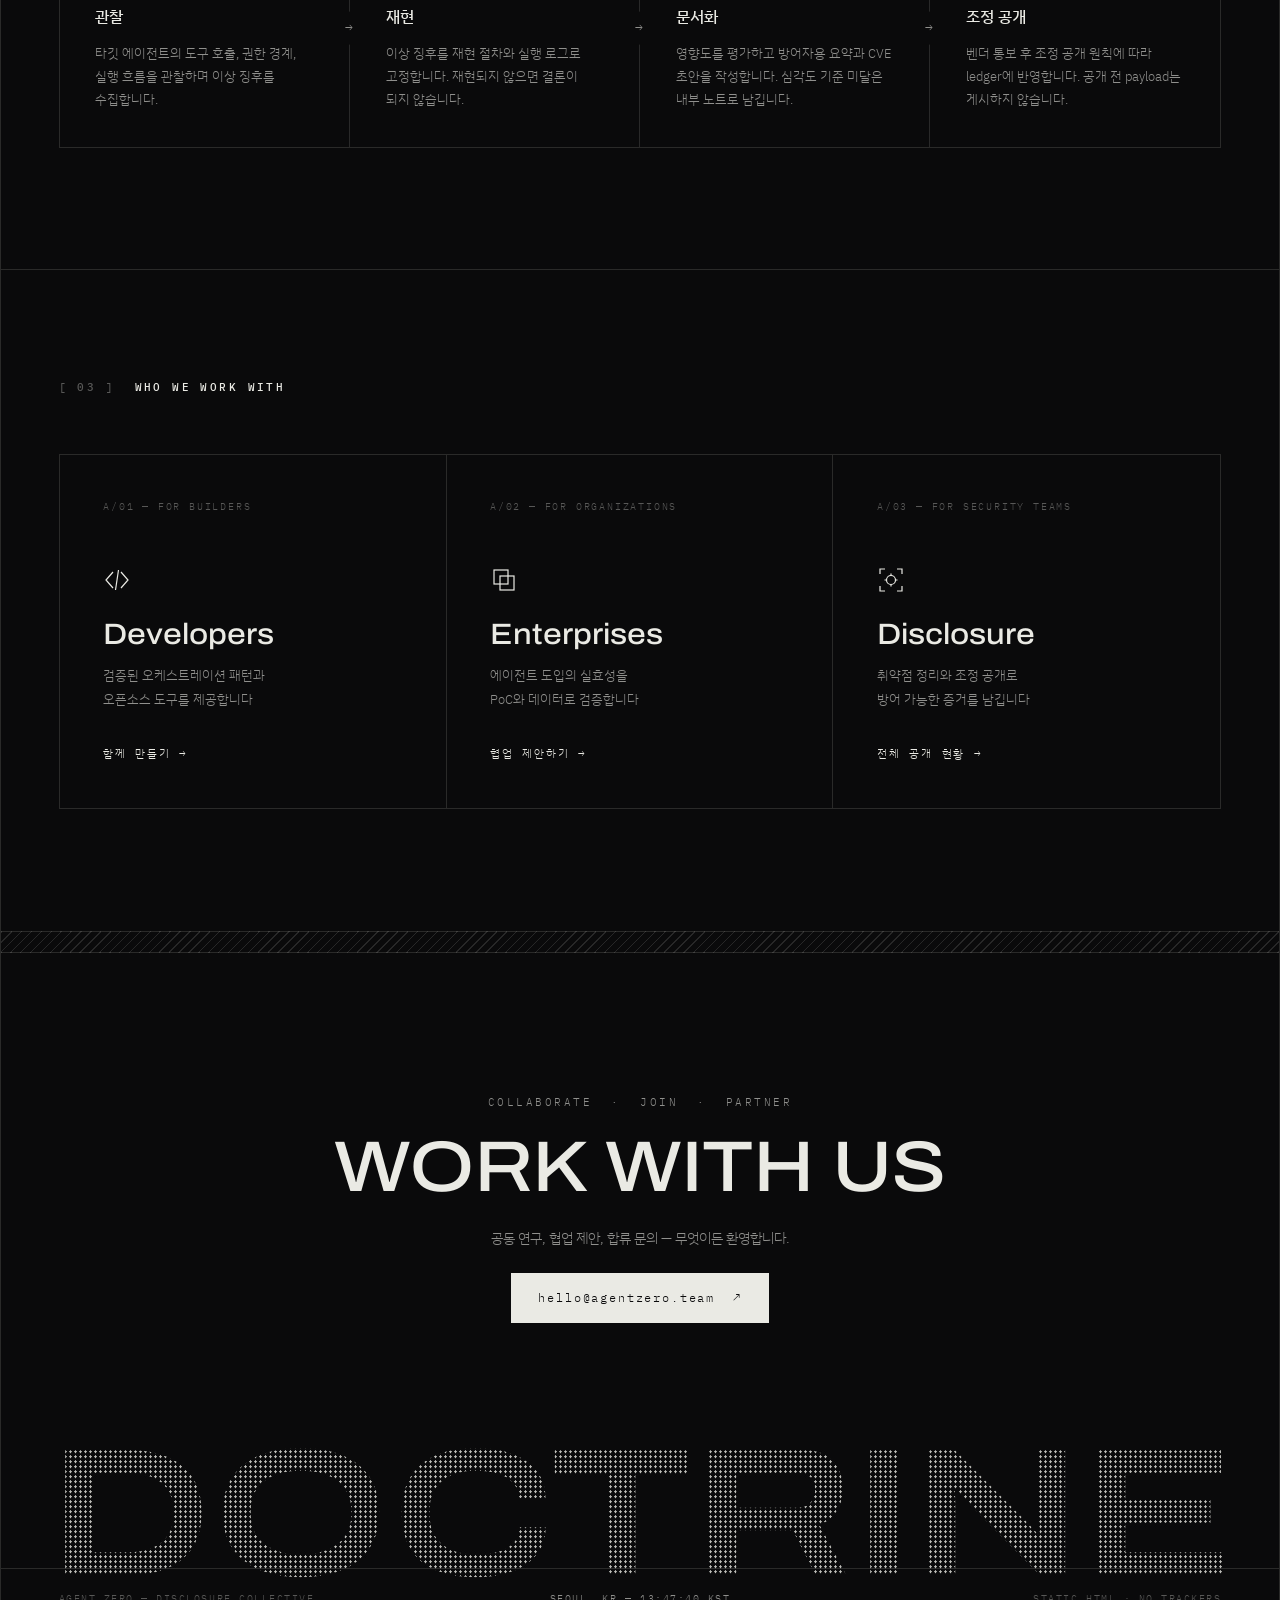
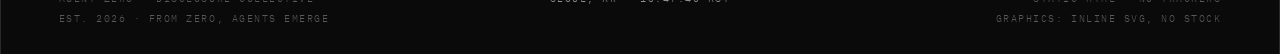
==== commit f8ecca92: "about: ASC seal as faint background watermark, no SPEC card Revert the emblem badge to the backgroun" ====
--- a/about.html
+++ b/about.html
@@ -65,8 +65,9 @@
 
     <main>
 
-      <!-- ============ PAGE HERO + AFFILIATION EMBLEM ============ -->
-      <section class="page-hero">
+      <!-- ============ PAGE HERO + ASC WATERMARK ============ -->
+      <section class="page-hero page-hero--about">
+        <span class="hero-seal" aria-hidden="true"></span>
         <div class="page-hero__main">
           <p class="page-hero__kicker reveal">ABOUT — RESEARCH DOCTRINE</p>
           <h1 class="page-hero__title">
@@ -76,10 +77,6 @@
           <p class="page-hero__sub reveal d3">에이전트의 추론·도구 사용·권한 경계를 가정 없이 다시 검증합니다.<br />감이 아니라 재현 가능한 로그가 결론을 만듭니다.</p>
         </div>
 
-        <div class="hero-emblem reveal d3">
-          <img class="hero-emblem__img" src="images/asc-seal.png" alt="Soongsil University Hacking Security Club emblem" width="240" height="240" loading="lazy" />
-          <p class="hero-emblem__cap">AFFILIATED<br />SOONGSIL UNIV. · HACKING SECURITY CLUB</p>
-        </div>
       </section>
 
       <!-- ============ 01 · EVIDENCE ============ -->
--- a/css/style.css
+++ b/css/style.css
@@ -1041,19 +1041,15 @@
   border: 1px solid var(--line);
   background: var(--bg-raise);
 }
-.hero-emblem {
-  align-self: center;
-  display: flex; flex-direction: column; align-items: center; gap: 20px;
-}
-.hero-emblem__img {
-  width: min(240px, 66%); height: auto;
-  opacity: 0.5;
-}
-.hero-emblem__cap {
-  font-family: var(--mono);
-  font-size: 9px; letter-spacing: 0.18em; line-height: 1.9;
-  color: var(--fg-faint);
-  text-align: center;
+.page-hero--about { position: relative; overflow: hidden; }
+.page-hero--about .page-hero__main { position: relative; z-index: 1; }
+.hero-seal {
+  position: absolute; z-index: 0; pointer-events: none;
+  top: 50%; right: clamp(-40px, 1vw, 40px);
+  transform: translateY(-50%);
+  width: min(540px, 44vw); aspect-ratio: 1;
+  background: url("../images/asc-seal.png") center / contain no-repeat;
+  opacity: 0.09;
 }
 .spec__head {
   font-family: var(--mono);
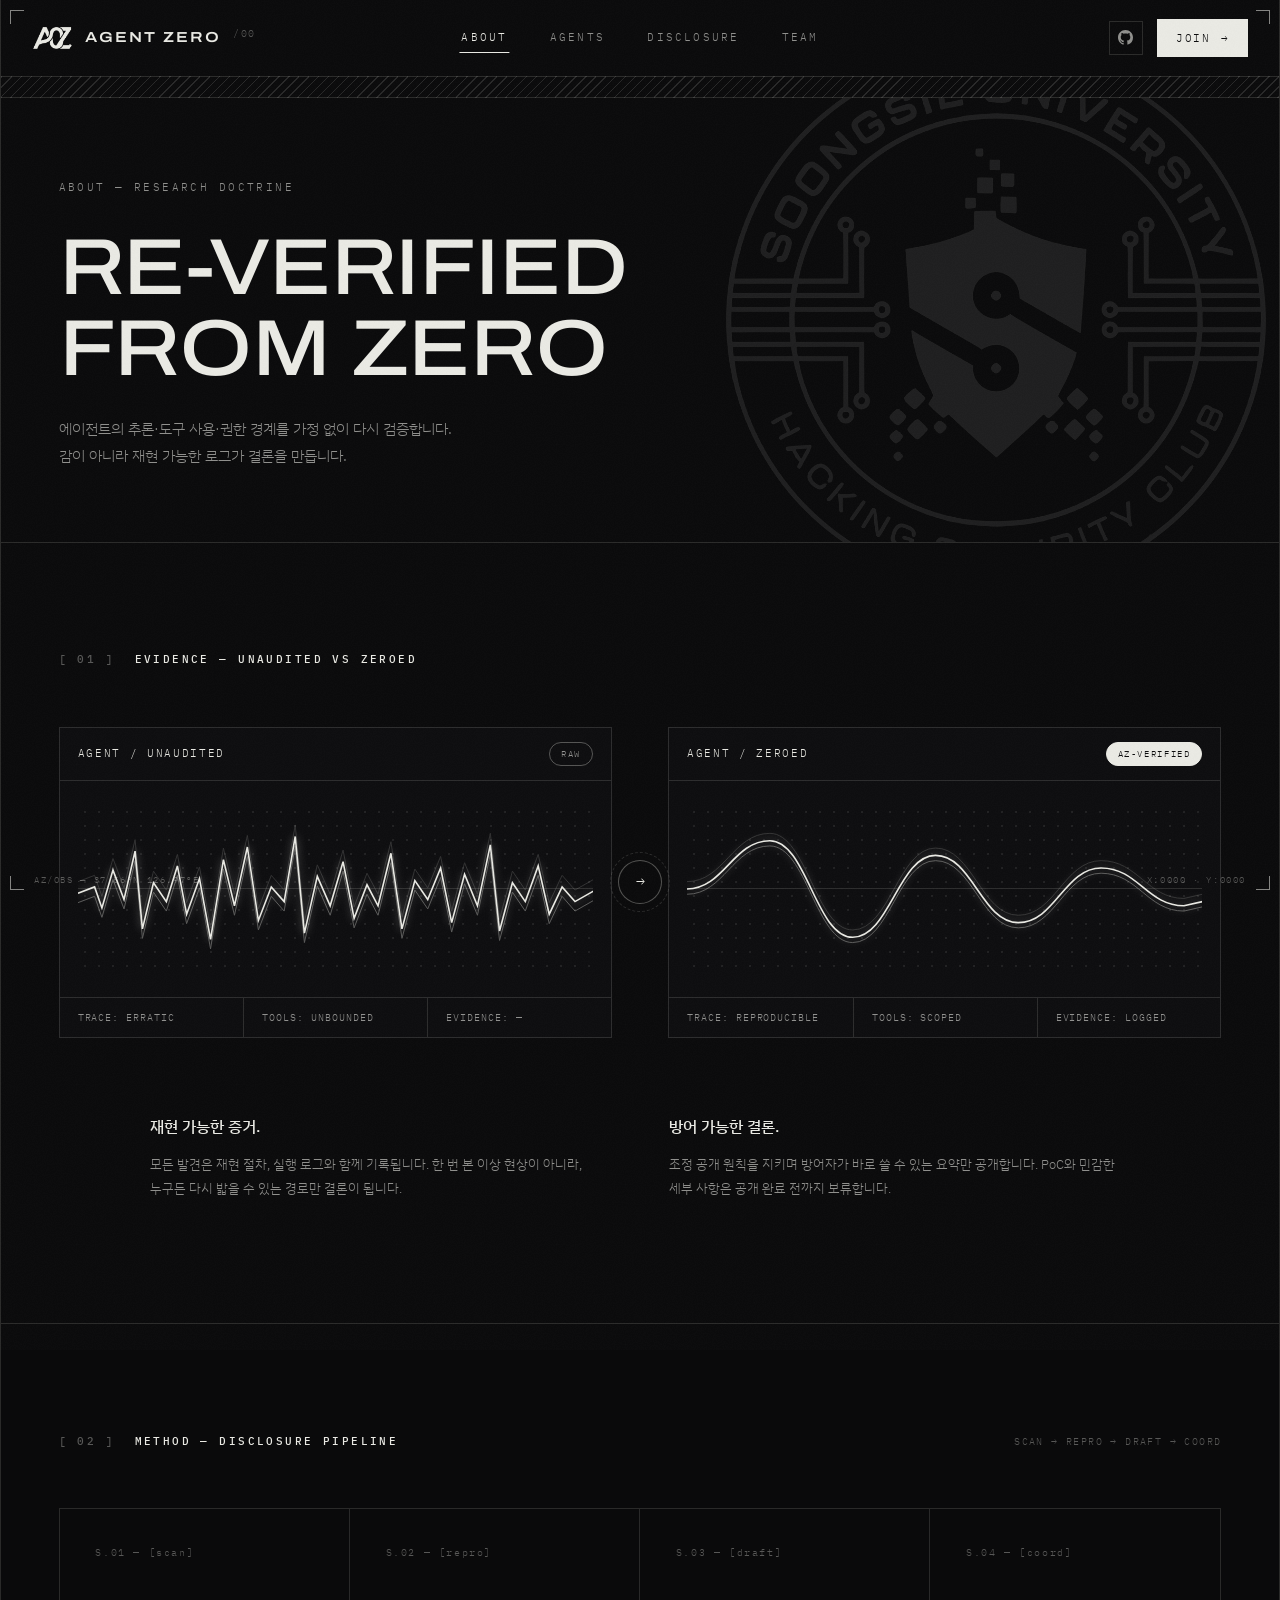
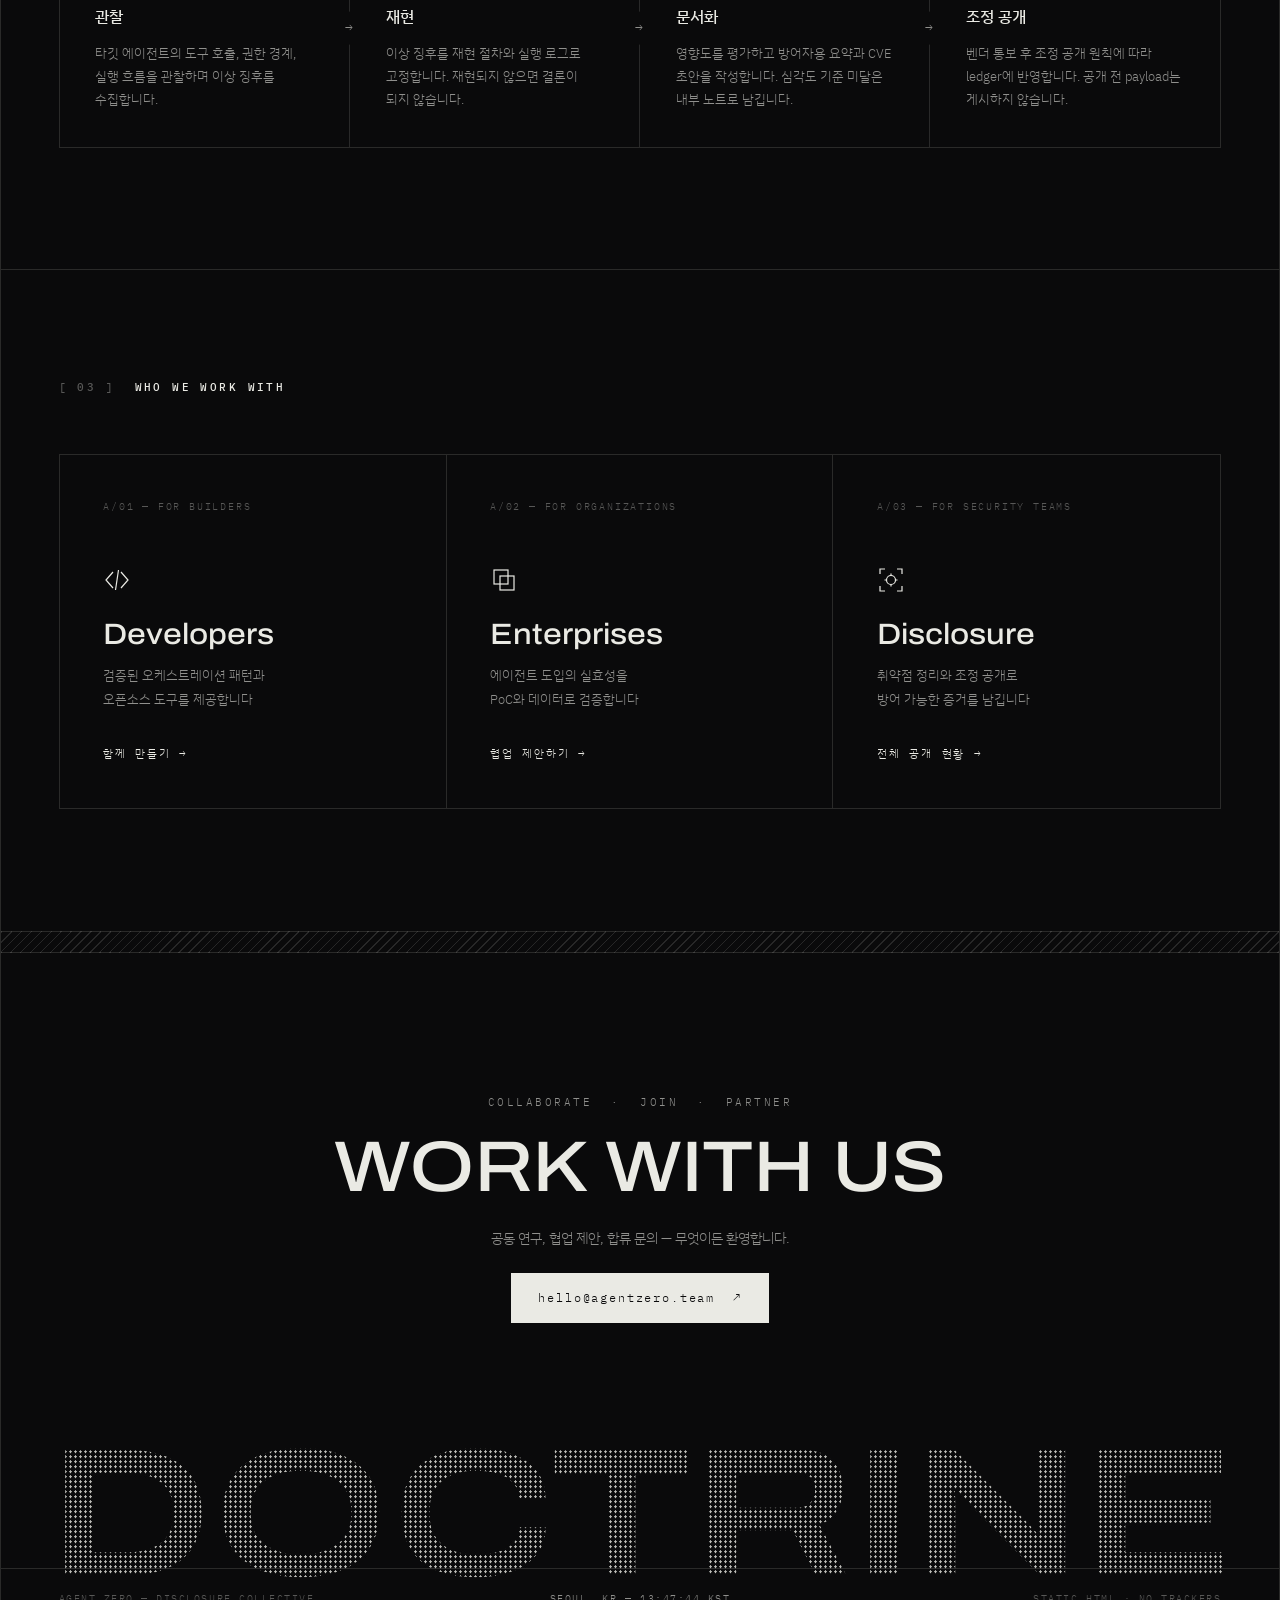
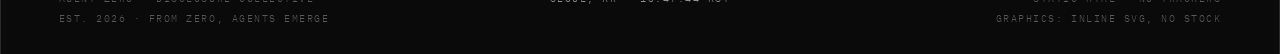
==== commit 34056b5e: "Add AØZ social preview (og:image) across all pages Generate a clean 1200×630 share card — the AØZ lo" ====
--- a/about.html
+++ b/about.html
@@ -9,6 +9,13 @@
   <meta property="og:description" content="연구 독트린, 공개 파이프라인, 협업 대상" />
   <meta property="og:type" content="website" />
   <meta property="og:url" content="https://ag3nt-z3r0.github.io/about.html" />
+  <meta property="og:image" content="https://ag3nt-z3r0.github.io/images/og-cover.png" />
+  <meta property="og:image:width" content="1200" />
+  <meta property="og:image:height" content="630" />
+  <meta property="og:image:alt" content="Agent Zero — Zero-Day Research Team" />
+  <meta property="og:site_name" content="Agent Zero" />
+  <meta name="twitter:card" content="summary_large_image" />
+  <meta name="twitter:image" content="https://ag3nt-z3r0.github.io/images/og-cover.png" />
   <link rel="icon" type="image/png" href="images/az-favicon.png" />
 
   <link rel="preconnect" href="https://fonts.googleapis.com" />
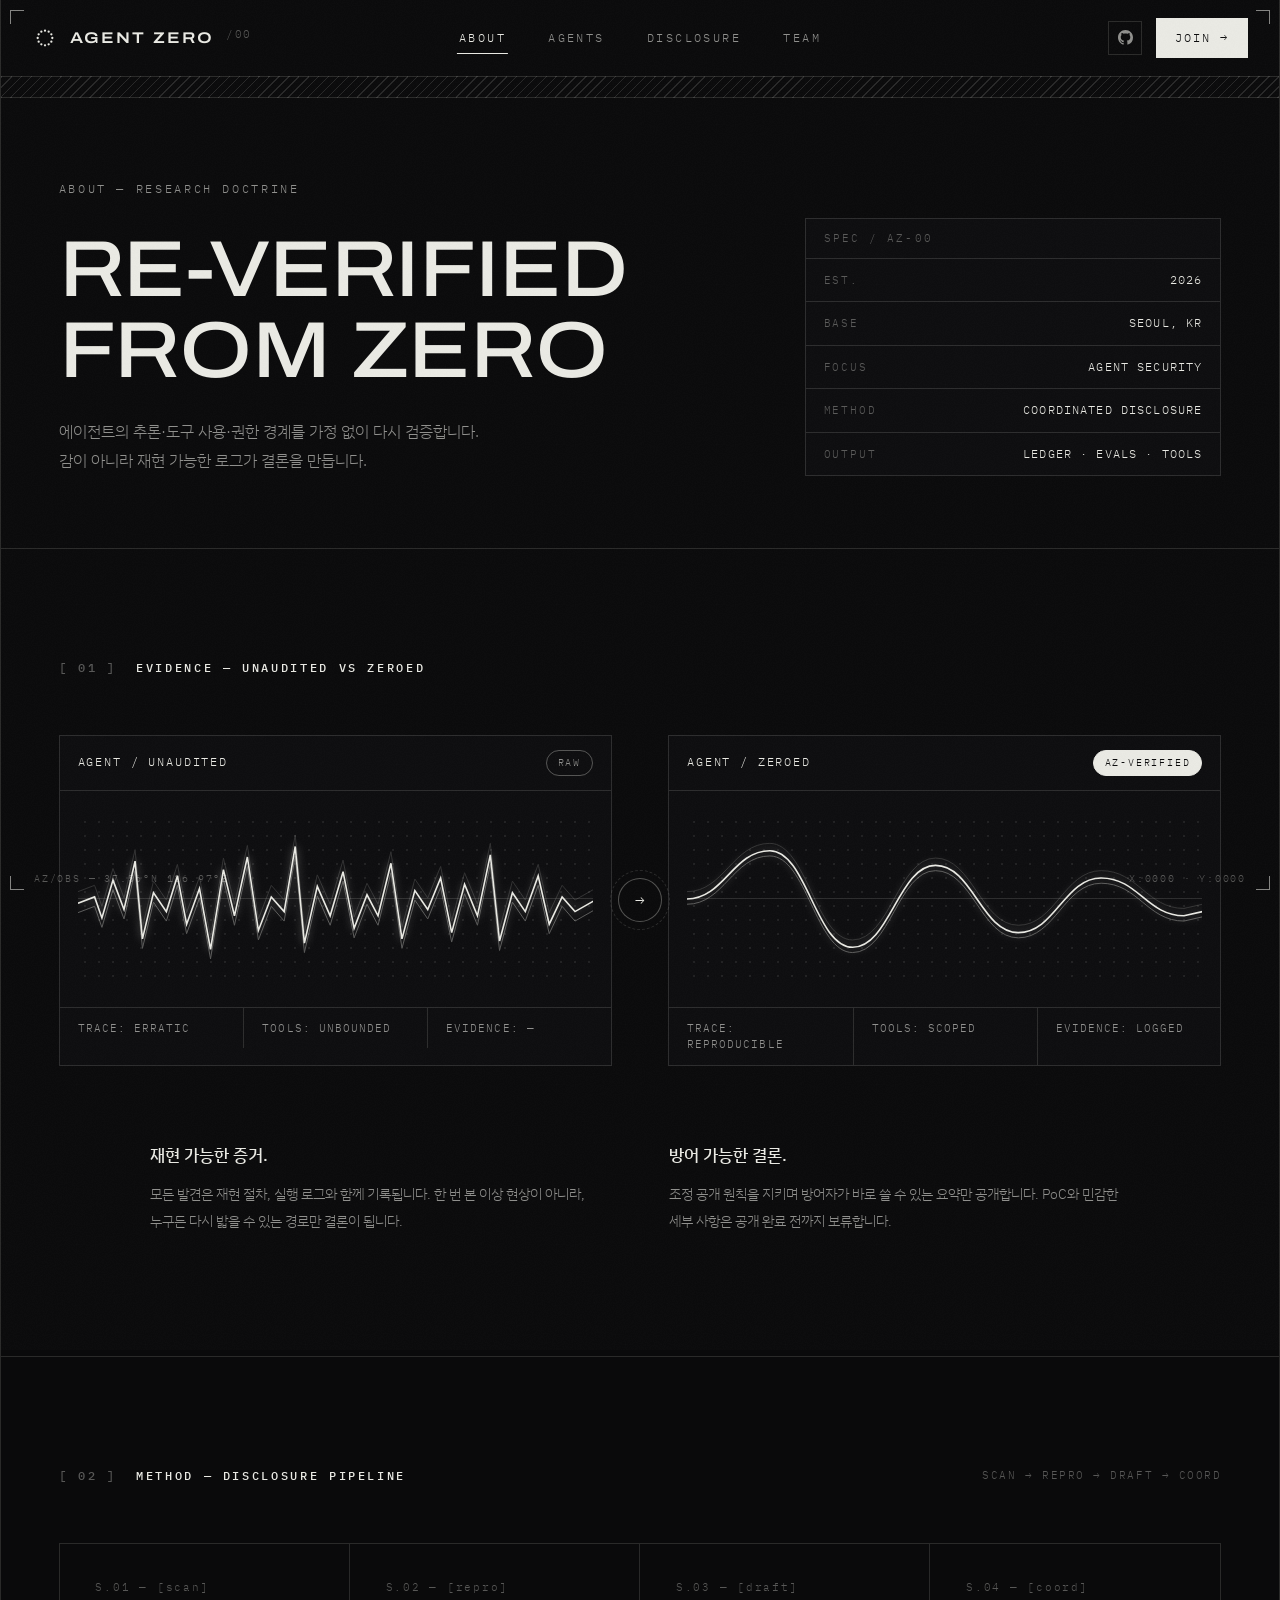
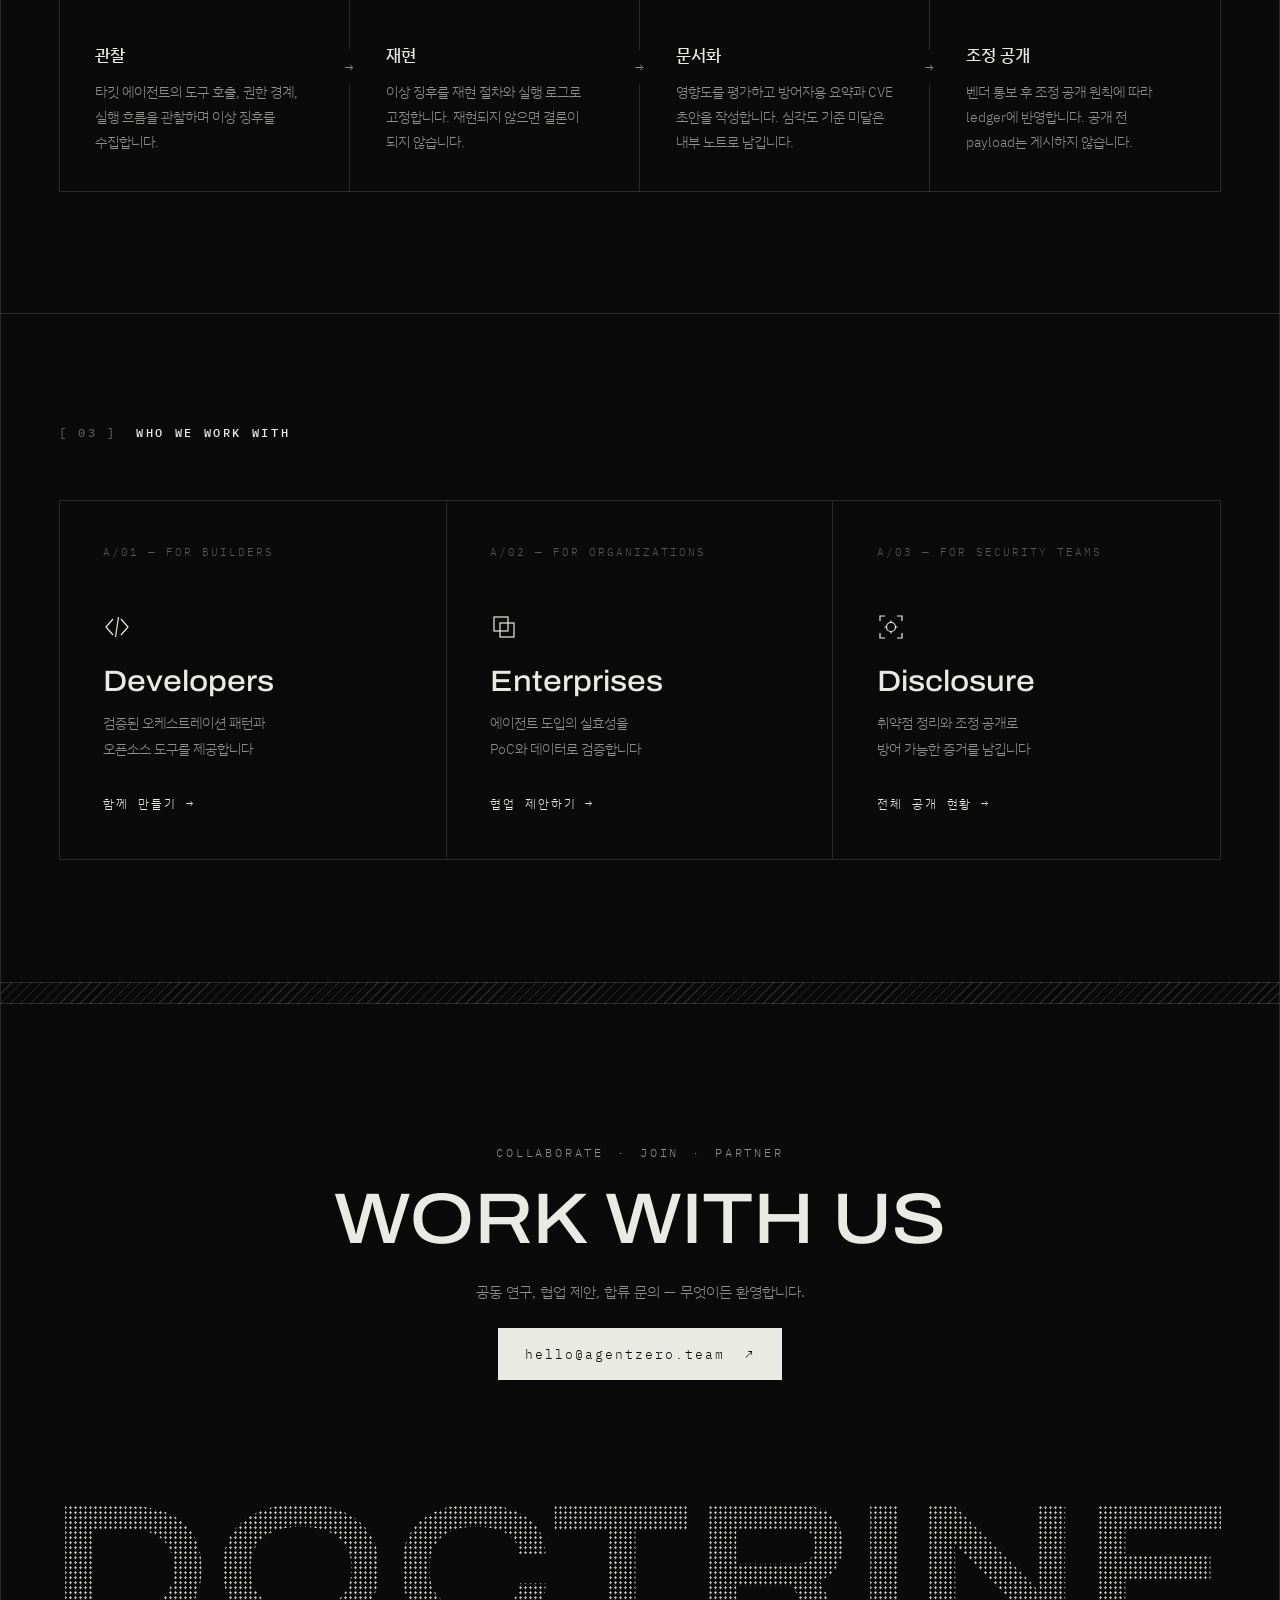
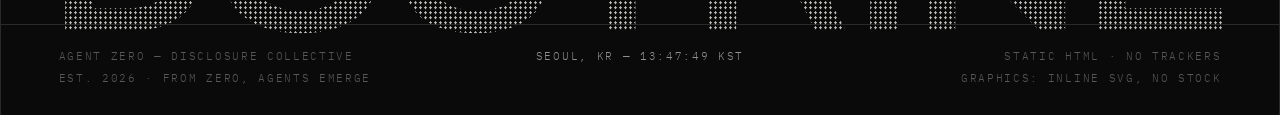
==== commit b76a57c9: "Raise non-display type for readability Bump 74 font-size declarations one step — mono telemetry labe" ====
--- a/about.html
+++ b/about.html
@@ -9,14 +9,7 @@
   <meta property="og:description" content="연구 독트린, 공개 파이프라인, 협업 대상" />
   <meta property="og:type" content="website" />
   <meta property="og:url" content="https://ag3nt-z3r0.github.io/about.html" />
-  <meta property="og:image" content="https://ag3nt-z3r0.github.io/images/og-cover.png" />
-  <meta property="og:image:width" content="1200" />
-  <meta property="og:image:height" content="630" />
-  <meta property="og:image:alt" content="Agent Zero — Zero-Day Research Team" />
-  <meta property="og:site_name" content="Agent Zero" />
-  <meta name="twitter:card" content="summary_large_image" />
-  <meta name="twitter:image" content="https://ag3nt-z3r0.github.io/images/og-cover.png" />
-  <link rel="icon" type="image/png" href="images/az-favicon.png" />
+  <link rel="icon" href="data:image/svg+xml,%3Csvg xmlns='http://www.w3.org/2000/svg' viewBox='0 0 32 32'%3E%3Crect width='32' height='32' fill='%230A0A0B'/%3E%3Cg fill='%23EAEAE4'%3E%3Ccircle cx='25' cy='16' r='1.3'/%3E%3Ccircle cx='23.8' cy='20.5' r='1.3'/%3E%3Ccircle cx='20.5' cy='23.8' r='1.3'/%3E%3Ccircle cx='16' cy='25' r='1.3'/%3E%3Ccircle cx='11.5' cy='23.8' r='1.3'/%3E%3Ccircle cx='8.2' cy='20.5' r='1.3'/%3E%3Ccircle cx='7' cy='16' r='1.3'/%3E%3Ccircle cx='8.2' cy='11.5' r='1.3'/%3E%3Ccircle cx='11.5' cy='8.2' r='1.3'/%3E%3Ccircle cx='16' cy='7' r='1.3'/%3E%3Ccircle cx='20.5' cy='8.2' r='1.3'/%3E%3Ccircle cx='23.8' cy='11.5' r='1.3'/%3E%3C/g%3E%3Ccircle cx='16' cy='16' r='1.6' fill='%23FF4D00'/%3E%3C/svg%3E" />
 
   <link rel="preconnect" href="https://fonts.googleapis.com" />
   <link rel="preconnect" href="https://fonts.gstatic.com" crossorigin />
@@ -39,7 +32,14 @@
 
     <header class="nav" id="top">
       <a class="nav__brand" href="index.html" aria-label="Agent Zero 홈">
-        <img class="nav__glyph" src="images/az-logo.png" alt="" aria-hidden="true" width="47" height="26" />
+        <svg class="nav__glyph" viewBox="0 0 32 32" width="26" height="26" aria-hidden="true">
+          <g fill="currentColor">
+            <circle cx="25" cy="16" r="1.4"/><circle cx="23.8" cy="20.5" r="1.4"/><circle cx="20.5" cy="23.8" r="1.4"/>
+            <circle cx="16" cy="25" r="1.4"/><circle cx="11.5" cy="23.8" r="1.4"/><circle cx="8.2" cy="20.5" r="1.4"/>
+            <circle cx="7" cy="16" r="1.4"/><circle cx="8.2" cy="11.5" r="1.4"/><circle cx="11.5" cy="8.2" r="1.4"/>
+            <circle cx="16" cy="7" r="1.4"/><circle cx="20.5" cy="8.2" r="1.4"/><circle cx="23.8" cy="11.5" r="1.4"/>
+          </g>
+        </svg>
         <span class="nav__wordmark">AGENT ZERO</span>
         <span class="nav__ver">/00</span>
       </a>
@@ -72,9 +72,8 @@
 
     <main>
 
-      <!-- ============ PAGE HERO + ASC WATERMARK ============ -->
-      <section class="page-hero page-hero--about">
-        <span class="hero-seal" aria-hidden="true"></span>
+      <!-- ============ PAGE HERO + SPEC SHEET ============ -->
+      <section class="page-hero">
         <div class="page-hero__main">
           <p class="page-hero__kicker reveal">ABOUT — RESEARCH DOCTRINE</p>
           <h1 class="page-hero__title">
@@ -84,6 +83,16 @@
           <p class="page-hero__sub reveal d3">에이전트의 추론·도구 사용·권한 경계를 가정 없이 다시 검증합니다.<br />감이 아니라 재현 가능한 로그가 결론을 만듭니다.</p>
         </div>
 
+        <aside class="spec reveal d3" aria-label="팀 개요">
+          <p class="spec__head">SPEC / AZ-00</p>
+          <dl class="spec__list">
+            <div class="spec__row"><dt>EST.</dt><dd>2026</dd></div>
+            <div class="spec__row"><dt>BASE</dt><dd>SEOUL, KR</dd></div>
+            <div class="spec__row"><dt>FOCUS</dt><dd>AGENT SECURITY</dd></div>
+            <div class="spec__row"><dt>METHOD</dt><dd>COORDINATED DISCLOSURE</dd></div>
+            <div class="spec__row"><dt>OUTPUT</dt><dd>LEDGER · EVALS · TOOLS</dd></div>
+          </dl>
+        </aside>
       </section>
 
       <!-- ============ 01 · EVIDENCE ============ -->
@@ -214,7 +223,7 @@
 
       <footer class="footer footer--sub" id="join">
         <div class="footer__cta">
-          <p class="footer__kicker reveal">COLLABORATE&nbsp;&nbsp;·&nbsp;&nbsp;JOIN&nbsp;&nbsp;·&nbsp;&nbsp;PARTNER</p>
+          <p class="footer__kicker reveal">COLLABORATE · JOIN · PARTNER</p>
           <h2 class="footer__title reveal d1">WORK WITH US</h2>
           <p class="footer__text reveal d2">공동 연구, 협업 제안, 합류 문의 — 무엇이든 환영합니다.</p>
           <a class="btn btn--light reveal d3" href="mailto:hello@agentzero.team">hello@agentzero.team&nbsp;&nbsp;↗</a>
--- a/css/style.css
+++ b/css/style.css
@@ -56,7 +56,7 @@
 .hud__tag {
   position: absolute; bottom: 13px;
   font-family: var(--mono);
-  font-size: 9px; letter-spacing: 0.18em;
+  font-size: 10px; letter-spacing: 0.18em;
   color: var(--fg-faint);
 }
 .hud__tag--bl { left: 34px; }
@@ -112,15 +112,15 @@
   display: inline-flex; align-items: center; gap: 12px;
   color: var(--fg); text-decoration: none;
 }
-.nav__glyph { flex: 0 0 auto; height: 24px; width: auto; display: block; }
+.nav__glyph { flex: 0 0 auto; }
 .nav__wordmark {
   font-family: var(--sans);
   font-weight: 600; font-stretch: 118%;
-  font-size: 14.5px; letter-spacing: 0.14em;
+  font-size: 15.5px; letter-spacing: 0.14em;
 }
 .nav__ver {
   font-family: var(--mono);
-  font-size: 9.5px; letter-spacing: 0.12em;
+  font-size: 10.5px; letter-spacing: 0.12em;
   color: var(--fg-faint);
   transform: translateY(-4px);
 }
@@ -130,7 +130,7 @@
 }
 .nav__link {
   font-family: var(--mono);
-  font-size: 11px; letter-spacing: 0.2em;
+  font-size: 12px; letter-spacing: 0.2em;
   color: var(--fg-dim); text-decoration: none;
   padding: 8px 2px;
   position: relative;
@@ -186,14 +186,14 @@
 }
 .mobile-menu a i {
   font-family: var(--mono);
-  font-size: 11px; letter-spacing: 0.16em;
+  font-size: 12px; letter-spacing: 0.16em;
   color: var(--fg-faint);
 }
 
 /* ============ buttons ============ */
 .btn {
   font-family: var(--mono);
-  font-size: 11.5px; letter-spacing: 0.16em;
+  font-size: 12.5px; letter-spacing: 0.16em;
   text-decoration: none;
   display: inline-flex; align-items: center; gap: 10px;
   padding: 15px 26px;
@@ -204,7 +204,7 @@
 .btn--light:hover { background: transparent; color: var(--fg); }
 .btn--ghost { background: transparent; color: var(--fg); }
 .btn--ghost:hover { background: var(--fg); color: var(--bg); }
-.btn--nav { padding: 10px 18px; font-size: 10.5px; }
+.btn--nav { padding: 10px 18px; font-size: 11.5px; }
 
 /* ============ reveal ============ */
 .reveal { opacity: 0; transform: translateY(24px); transition: opacity 0.9s var(--ease), transform 0.9s var(--ease); }
@@ -223,8 +223,10 @@
 }
 .hero__status {
   display: inline-flex; align-items: center; gap: 12px;
-  font-family: var(--mono);
-  font-size: 10px; letter-spacing: 0.2em;
+  flex-wrap: wrap; justify-content: center;
+  font-family: var(--mono);
+  font-size: 11px; letter-spacing: 0.2em;
+  word-spacing: 0.3em;
   color: var(--fg-dim);
   border: 1px solid var(--line-strong);
   border-radius: 999px;
@@ -241,7 +243,7 @@
 .hero__title span { display: block; }
 .hero__sub {
   margin-top: clamp(20px, 3vh, 34px);
-  font-size: clamp(13px, 1.2vw, 15.5px);
+  font-size: clamp(14px, 1.3vw, 17px);
   line-height: 1.85;
   color: var(--fg-dim);
 }
@@ -288,7 +290,7 @@
 .ticker:hover .ticker__track { animation-play-state: paused; }
 .ticker__seq {
   font-family: var(--mono);
-  font-size: 10.5px; letter-spacing: 0.18em;
+  font-size: 11.5px; letter-spacing: 0.18em;
   color: var(--fg-dim);
   white-space: nowrap;
   padding-right: 18px;
@@ -310,13 +312,13 @@
 .sect__kicker {
   font-family: var(--mono);
   font-weight: 500;
-  font-size: 11px; letter-spacing: 0.22em;
+  font-size: 12px; letter-spacing: 0.22em;
   color: var(--fg);
 }
 .sect__index { color: var(--fg-faint); margin-right: 10px; }
 .sect__stamp {
   font-family: var(--mono);
-  font-size: 10px; letter-spacing: 0.14em;
+  font-size: 11px; letter-spacing: 0.14em;
   color: var(--fg-faint);
 }
 .sect__title {
@@ -329,7 +331,7 @@
 }
 .sect__sub {
   margin-top: clamp(16px, 2vw, 24px);
-  font-size: clamp(12.5px, 1.1vw, 14.5px);
+  font-size: clamp(13.5px, 1.2vw, 16px);
   line-height: 1.9;
   color: var(--fg-dim);
 }
@@ -358,11 +360,11 @@
   padding: 14px 18px;
   border-bottom: 1px solid var(--line);
   font-family: var(--mono);
-  font-size: 10.5px; letter-spacing: 0.16em;
+  font-size: 11.5px; letter-spacing: 0.16em;
   color: var(--fg);
 }
 .tag {
-  font-size: 9px; letter-spacing: 0.18em;
+  font-size: 10px; letter-spacing: 0.18em;
   border: 1px solid var(--line-strong);
   border-radius: 999px;
   padding: 4px 11px;
@@ -394,7 +396,7 @@
 }
 .compare__reads span {
   font-family: var(--mono);
-  font-size: 9.5px; letter-spacing: 0.1em;
+  font-size: 10.5px; letter-spacing: 0.1em;
   color: var(--fg-dim);
   padding: 12px 18px;
 }
@@ -408,7 +410,7 @@
   border: 1px solid var(--line-strong);
   border-radius: 50%;
   background: var(--bg);
-  font-family: var(--mono); font-size: 15px;
+  font-family: var(--mono); font-size: 16px;
   z-index: 1;
 }
 .compare__node::before {
@@ -429,11 +431,11 @@
 .compare__notes h3 {
   font-family: var(--sans);
   font-weight: 500; font-stretch: 110%;
-  font-size: 15.5px;
+  font-size: 16.5px;
   margin-bottom: 12px;
 }
 .compare__notes p {
-  font-size: 13px; line-height: 1.9;
+  font-size: 14px; line-height: 1.9;
   color: var(--fg-dim);
 }
 
@@ -460,7 +462,7 @@
 .cell:hover::before, .cell:hover::after { opacity: 0.8; }
 .cell__index {
   font-family: var(--mono);
-  font-size: 10px; letter-spacing: 0.18em;
+  font-size: 11px; letter-spacing: 0.18em;
   color: var(--fg-faint);
   margin-bottom: clamp(30px, 4vw, 56px);
 }
@@ -473,13 +475,13 @@
   margin-bottom: 14px;
 }
 .cell__text {
-  font-size: 13px; line-height: 1.85;
+  font-size: 14px; line-height: 1.85;
   color: var(--fg-dim);
   margin-bottom: 28px;
 }
 .cell__link {
   font-family: var(--mono);
-  font-size: 11px; letter-spacing: 0.16em;
+  font-size: 12px; letter-spacing: 0.16em;
   color: var(--fg); text-decoration: none;
   border-bottom: 1px solid transparent;
   padding-bottom: 4px;
@@ -504,7 +506,7 @@
 .stat:last-child { border-right: 0; }
 .stat__label {
   font-family: var(--mono);
-  font-size: 9.5px; letter-spacing: 0.16em;
+  font-size: 10.5px; letter-spacing: 0.16em;
   color: var(--fg-dim);
   display: inline-flex; align-items: center; gap: 8px;
 }
@@ -552,18 +554,18 @@
 .ledger th {
   font-family: var(--mono);
   font-weight: 500;
-  font-size: 9.5px; letter-spacing: 0.2em;
+  font-size: 10.5px; letter-spacing: 0.2em;
   text-transform: uppercase;
   color: var(--fg-faint);
 }
 .ledger td {
   font-family: var(--mono);
-  font-size: 11.5px; line-height: 1.6;
+  font-size: 12.5px; line-height: 1.6;
   color: var(--fg);
 }
 .ledger td:last-child {
   font-family: var(--body);
-  font-size: 12.5px; line-height: 1.7;
+  font-size: 13.5px; line-height: 1.7;
   color: var(--fg-dim);
   min-width: 260px;
 }
@@ -582,7 +584,7 @@
 .sev {
   display: inline-flex; align-items: center; gap: 7px;
   font-family: var(--mono);
-  font-size: 9.5px; letter-spacing: 0.16em;
+  font-size: 10.5px; letter-spacing: 0.16em;
   white-space: nowrap;
 }
 .sev::before {
@@ -648,18 +650,18 @@
 .orbit__chip b {
   font-family: var(--mono);
   font-weight: 400;
-  font-size: 8.5px; letter-spacing: 0.18em;
+  font-size: 9.5px; letter-spacing: 0.18em;
   color: var(--fg-faint);
 }
 .orbit__chip {
   font-family: var(--body);
   font-weight: 400;
-  font-size: 14px;
+  font-size: 15px;
   color: var(--fg);
 }
 .orbit__chip i {
   font-family: var(--mono);
-  font-size: 9px; letter-spacing: 0.06em;
+  font-size: 10px; letter-spacing: 0.06em;
   color: var(--fg-dim);
   margin-left: 7px;
 }
@@ -668,7 +670,7 @@
   left: 50%; top: 50%;
   transform: translate(-50%, 44px);
   font-family: var(--mono);
-  font-size: 9.5px; letter-spacing: 0.14em;
+  font-size: 10.5px; letter-spacing: 0.14em;
   color: var(--fg-dim);
   background: var(--bg);
   padding: 3px 8px;
@@ -717,7 +719,7 @@
 }
 .roster__id, .roster__status {
   font-family: var(--mono);
-  font-size: 10px; letter-spacing: 0.16em;
+  font-size: 11px; letter-spacing: 0.16em;
   line-height: 1.8;
   color: var(--fg);
 }
@@ -729,7 +731,7 @@
 .roster__name {
   font-family: var(--body);
   font-weight: 400;
-  font-size: clamp(15px, 1.4vw, 17.5px);
+  font-size: clamp(16px, 1.5vw, 18.5px);
   line-height: 1.3;
 }
 .roster__name i {
@@ -739,7 +741,7 @@
   margin-left: 9px;
 }
 .roster__bio {
-  font-size: 12.5px; line-height: 1.75;
+  font-size: 13.5px; line-height: 1.75;
   color: var(--fg-dim);
 }
 
@@ -759,7 +761,10 @@
 }
 .footer__kicker {
   font-family: var(--mono);
-  font-size: 10.5px; letter-spacing: 0.24em;
+  font-size: 11.5px; letter-spacing: 0.24em;
+  /* separators are plain spaces so the line can wrap on narrow phones;
+     word-spacing restores the airy gap the old &nbsp; runs gave it */
+  word-spacing: 0.3em;
   color: var(--fg-dim);
 }
 .footer__title {
@@ -770,7 +775,7 @@
   letter-spacing: -0.01em;
 }
 .footer__text {
-  font-size: clamp(12.5px, 1.1vw, 14.5px);
+  font-size: clamp(13.5px, 1.2vw, 16px);
   line-height: 1.85;
   color: var(--fg-dim);
 }
@@ -812,7 +817,7 @@
   grid-template-columns: 1fr auto 1fr;
   gap: 18px;
   font-family: var(--mono);
-  font-size: 9.5px; letter-spacing: 0.16em;
+  font-size: 10.5px; letter-spacing: 0.16em;
   line-height: 2.1;
   color: var(--fg-faint);
   text-align: left;
@@ -852,13 +857,13 @@
   position: relative; z-index: 1;
   display: flex; justify-content: space-between; gap: 20px;
   font-family: var(--mono);
-  font-size: 9.5px; letter-spacing: 0.16em;
+  font-size: 10.5px; letter-spacing: 0.16em;
   line-height: 2;
   color: var(--fg-dim);
 }
 .crt__hud-block--right { text-align: right; }
 .crt__big {
-  font-size: 15px; letter-spacing: 0.1em;
+  font-size: 16px; letter-spacing: 0.1em;
   color: var(--fg);
 }
 .crt__stage {
@@ -882,14 +887,14 @@
 .crt__sub {
   margin: clamp(16px, 2.4vh, 26px) auto 0;
   max-width: 620px;
-  font-size: clamp(12.5px, 1.1vw, 14.5px);
+  font-size: clamp(13.5px, 1.2vw, 16px);
   line-height: 1.85;
   color: var(--fg-dim);
 }
 .crt__down {
   margin-top: clamp(20px, 3.5vh, 40px);
   font-family: var(--mono);
-  font-size: 9.5px; letter-spacing: 0.22em;
+  font-size: 10.5px; letter-spacing: 0.22em;
   color: var(--fg-faint);
   animation: bob 2.6s ease-in-out infinite;
 }
@@ -914,16 +919,16 @@
   display: flex; align-items: baseline; justify-content: space-between;
   margin-top: 12px;
   font-family: var(--mono);
-  font-size: 9.5px; letter-spacing: 0.14em;
-  color: var(--fg-faint);
-}
-.gauge__read { color: var(--fg); font-size: 10.5px; }
+  font-size: 10.5px; letter-spacing: 0.14em;
+  color: var(--fg-faint);
+}
+.gauge__read { color: var(--fg); font-size: 11.5px; }
 .gauge__side { display: flex; flex-direction: column; }
 .gauge__side .stats { margin-bottom: 0; flex: 1 1 auto; }
 .gauge__legend {
   margin-top: 14px;
   font-family: var(--mono);
-  font-size: 9.5px; letter-spacing: 0.16em;
+  font-size: 10.5px; letter-spacing: 0.16em;
   color: var(--fg-faint);
 }
 
@@ -938,13 +943,13 @@
 }
 .filters__label {
   font-family: var(--mono);
-  font-size: 10px; letter-spacing: 0.2em;
+  font-size: 11px; letter-spacing: 0.2em;
   color: var(--fg-faint);
   margin-right: 6px;
 }
 .filters__btn {
   font-family: var(--mono);
-  font-size: 10px; letter-spacing: 0.16em;
+  font-size: 11px; letter-spacing: 0.16em;
   color: var(--fg-dim);
   background: transparent;
   border: 1px solid var(--line-strong);
@@ -962,7 +967,7 @@
 .filters__count {
   margin-left: auto;
   font-family: var(--mono);
-  font-size: 10px; letter-spacing: 0.16em;
+  font-size: 11px; letter-spacing: 0.16em;
   color: var(--fg-faint);
 }
 
@@ -985,18 +990,18 @@
 .protocol__step::after { bottom: 8px; right: 8px; border-bottom-width: 1px; border-right-width: 1px; }
 .protocol__num {
   font-family: var(--mono);
-  font-size: 10px; letter-spacing: 0.2em;
+  font-size: 11px; letter-spacing: 0.2em;
   color: var(--fg-faint);
   margin-bottom: clamp(26px, 3.4vw, 48px);
 }
 .protocol__title {
   font-family: var(--body);
   font-weight: 500;
-  font-size: 16px;
+  font-size: 17px;
   margin-bottom: 12px;
 }
 .protocol__text {
-  font-size: 12.5px; line-height: 1.85;
+  font-size: 13.5px; line-height: 1.85;
   color: var(--fg-dim);
 }
 
@@ -1015,7 +1020,7 @@
 }
 .page-hero__kicker {
   font-family: var(--mono);
-  font-size: 11px; letter-spacing: 0.22em;
+  font-size: 12px; letter-spacing: 0.22em;
   color: var(--fg-dim);
   margin-bottom: clamp(22px, 3.5vh, 40px);
 }
@@ -1029,7 +1034,7 @@
 .page-hero__title span { display: block; }
 .page-hero__sub {
   margin-top: clamp(18px, 2.8vh, 30px);
-  font-size: clamp(12.5px, 1.15vw, 15px);
+  font-size: clamp(13.5px, 1.25vw, 16.5px);
   line-height: 1.85;
   color: var(--fg-dim);
 }
@@ -1041,19 +1046,9 @@
   border: 1px solid var(--line);
   background: var(--bg-raise);
 }
-.page-hero--about { position: relative; overflow: hidden; }
-.page-hero--about .page-hero__main { position: relative; z-index: 1; }
-.hero-seal {
-  position: absolute; z-index: 0; pointer-events: none;
-  top: 50%; right: clamp(-40px, 1vw, 40px);
-  transform: translateY(-50%);
-  width: min(540px, 44vw); aspect-ratio: 1;
-  background: url("../images/asc-seal.png") center / contain no-repeat;
-  opacity: 0.09;
-}
 .spec__head {
   font-family: var(--mono);
-  font-size: 9.5px; letter-spacing: 0.2em;
+  font-size: 10.5px; letter-spacing: 0.2em;
   color: var(--fg-faint);
   padding: 11px 18px;
   border-bottom: 1px solid var(--line);
@@ -1067,11 +1062,11 @@
 }
 .spec__row:last-child { border-bottom: 0; }
 .spec__row dt {
-  font-size: 9.5px; letter-spacing: 0.18em;
+  font-size: 10.5px; letter-spacing: 0.18em;
   color: var(--fg-faint);
 }
 .spec__row dd {
-  font-size: 10.5px; letter-spacing: 0.1em;
+  font-size: 11.5px; letter-spacing: 0.1em;
   color: var(--fg);
   text-align: right;
 }
@@ -1092,7 +1087,7 @@
   position: absolute; top: 50%; right: 0;
   transform: translate(50%, -50%);
   font-family: var(--mono);
-  font-size: 13px;
+  font-size: 14px;
   color: var(--fg-dim);
   background: var(--bg);
   padding: 6px 3px;
@@ -1101,18 +1096,18 @@
 .pipeline__step:last-child::after { content: none; }
 .pipeline__num {
   font-family: var(--mono);
-  font-size: 10px; letter-spacing: 0.16em;
+  font-size: 11px; letter-spacing: 0.16em;
   color: var(--fg-faint);
   margin-bottom: clamp(26px, 3.4vw, 48px);
 }
 .pipeline__title {
   font-family: var(--body);
   font-weight: 500;
-  font-size: 16px;
+  font-size: 17px;
   margin-bottom: 12px;
 }
 .pipeline__text {
-  font-size: 12.5px; line-height: 1.85;
+  font-size: 13.5px; line-height: 1.85;
   color: var(--fg-dim);
 }
 .pipeline--3 { grid-template-columns: repeat(3, 1fr); }
@@ -1142,7 +1137,7 @@
 .unit__top {
   display: flex; align-items: center; justify-content: space-between; gap: 12px;
   font-family: var(--mono);
-  font-size: 10px; letter-spacing: 0.18em;
+  font-size: 11px; letter-spacing: 0.18em;
   color: var(--fg-faint);
 }
 .unit__state {
@@ -1160,7 +1155,7 @@
 }
 .unit__role {
   font-family: var(--mono);
-  font-size: 10px; letter-spacing: 0.18em;
+  font-size: 11px; letter-spacing: 0.18em;
   color: var(--fg-dim);
   margin-bottom: 12px;
 }
@@ -1175,12 +1170,12 @@
 .unit__tag {
   font-family: var(--body);
   font-weight: 400;
-  font-size: 13px;
+  font-size: 14px;
   color: var(--fg-dim);
   margin-bottom: 20px;
 }
 .unit__desc {
-  font-size: 13px; line-height: 1.85;
+  font-size: 14px; line-height: 1.85;
   color: var(--fg-dim);
   margin-bottom: clamp(22px, 3vw, 30px);
 }
@@ -1194,11 +1189,11 @@
 }
 .unit__row:last-child { border-bottom: 0; }
 .unit__row dt {
-  font-size: 9.5px; letter-spacing: 0.18em;
+  font-size: 10.5px; letter-spacing: 0.18em;
   color: var(--fg-faint);
 }
 .unit__row dd {
-  font-size: 10.5px; letter-spacing: 0.08em;
+  font-size: 11.5px; letter-spacing: 0.08em;
   color: var(--fg);
   text-align: right;
 }
@@ -1206,7 +1201,7 @@
   display: inline-flex; align-items: center; gap: 10px;
   margin-top: clamp(30px, 4vw, 48px);
   font-family: var(--mono);
-  font-size: 11px; letter-spacing: 0.16em;
+  font-size: 12px; letter-spacing: 0.16em;
   color: var(--fg); text-decoration: none;
   border-bottom: 1px solid var(--line-strong);
   padding-bottom: 5px;
@@ -1329,7 +1324,7 @@
 .dirlist__row:hover { background: var(--fg); color: var(--bg); }
 .dirlist__idx {
   font-family: var(--mono);
-  font-size: 10px; letter-spacing: 0.18em;
+  font-size: 11px; letter-spacing: 0.18em;
   color: var(--fg-faint);
   transition: color 0.3s;
 }
@@ -1342,14 +1337,14 @@
   letter-spacing: -0.01em;
 }
 .dirlist__desc {
-  font-size: 12px;
+  font-size: 13px;
   color: var(--fg-dim);
   transition: color 0.3s;
 }
 .dirlist__row:hover .dirlist__desc { color: rgba(10, 10, 11, 0.65); }
 .dirlist__arrow {
   font-family: var(--mono);
-  font-size: 19px;
+  font-size: 20px;
   transition: transform 0.3s var(--ease);
 }
 .dirlist__row:hover .dirlist__arrow { transform: translateX(6px); }
@@ -1373,7 +1368,7 @@
 }
 .seat__id {
   font-family: var(--mono);
-  font-size: 10px; letter-spacing: 0.2em;
+  font-size: 11px; letter-spacing: 0.2em;
   color: var(--fg-dim);
   margin-bottom: clamp(18px, 2.6vw, 28px);
 }
@@ -1381,18 +1376,18 @@
 .seat__title {
   font-family: var(--body);
   font-weight: 500;
-  font-size: clamp(18px, 2vw, 24px);
+  font-size: clamp(19px, 2.1vw, 25px);
   margin-bottom: 14px;
 }
 .seat__text {
-  font-size: 13px; line-height: 1.85;
+  font-size: 14px; line-height: 1.85;
   color: var(--fg-dim);
   margin-bottom: clamp(22px, 3vw, 32px);
 }
 .seat__cta {
   display: inline-block;
   font-family: var(--mono);
-  font-size: 11px; letter-spacing: 0.16em;
+  font-size: 12px; letter-spacing: 0.16em;
   border-bottom: 1px solid var(--line-strong);
   padding-bottom: 4px;
   transition: border-color 0.3s;
@@ -1434,6 +1429,11 @@
 
   .roster__row { grid-template-columns: 92px 100px 1fr 110px; }
   .roster__bio { grid-column: 2 / -1; }
+
+  /* the description sits in an auto track and would steal width from the
+     display title's 1fr, wrapping it — drop it once space gets tight */
+  .dirlist__desc { display: none; }
+  .dirlist__row { grid-template-columns: auto 1fr auto; gap: clamp(16px, 3vw, 44px); }
 }
 
 @media (max-width: 900px) {
@@ -1505,16 +1505,22 @@
   .ledger tbody tr:hover td:first-child::before {
     content: attr(data-label);
     font-family: var(--mono);
-    font-size: 9px; letter-spacing: 0.18em;
+    font-size: 10px; letter-spacing: 0.18em;
     text-transform: uppercase;
     color: var(--fg-faint);
     padding-top: 2px;
   }
 
   .sect__head { flex-direction: column; align-items: flex-start; gap: 10px; }
-
-  .dirlist__desc { display: none; }
-  .dirlist__row { grid-template-columns: auto 1fr auto; gap: 14px; }
+  /* long kickers must stay on one line at phone widths — trade tracking, not size */
+  .sect__kicker { font-size: 11.5px; letter-spacing: 0.16em; }
+
+  .dirlist__row { gap: 14px; }
+
+  /* these CTAs / lead paragraphs are hand-composed for wide viewports;
+     let them re-flow naturally instead of breaking mid-phrase */
+  .unit__cta { font-size: 11px; letter-spacing: 0.08em; }
+  .page-hero__sub br, .seat__text br { display: none; }
 
   .page-hero--center .orbit { display: none; }
 
@@ -1522,8 +1528,24 @@
   .footer__meta { grid-template-columns: 1fr; text-align: center; gap: 4px; }
   .footer__meta-col, .footer__meta-col--right { text-align: center; }
 
-  .crt__hud { font-size: 8.5px; }
+  .crt__hud { font-size: 9.5px; }
   .filters__count { margin-left: 0; flex-basis: 100%; }
+}
+
+@media (max-width: 480px) {
+  /* three mono readouts side by side exceed min-content on the narrowest
+     phones and push the card past the viewport — stack them instead */
+  .compare__reads { grid-template-columns: 1fr; }
+  .compare__reads span + span { border-left: 0; border-top: 1px solid var(--line); }
+
+  /* two-up stat cells are too narrow for a full telemetry label here: it wraps
+     and pushes its counter out of line with the others. Give each its own row. */
+  .stats--tight { grid-template-columns: 1fr; }
+  .stats--tight .stat,
+  .stats--tight .stat:nth-child(2n),
+  .stats--tight .stat:nth-child(2n + 1) { border-right: 0; }
+  .stats--tight .stat { border-bottom: 1px solid var(--line); }
+  .stats--tight .stat:last-child { border-bottom: 0; }
 }
 
 /* ============ reduced motion ============ */
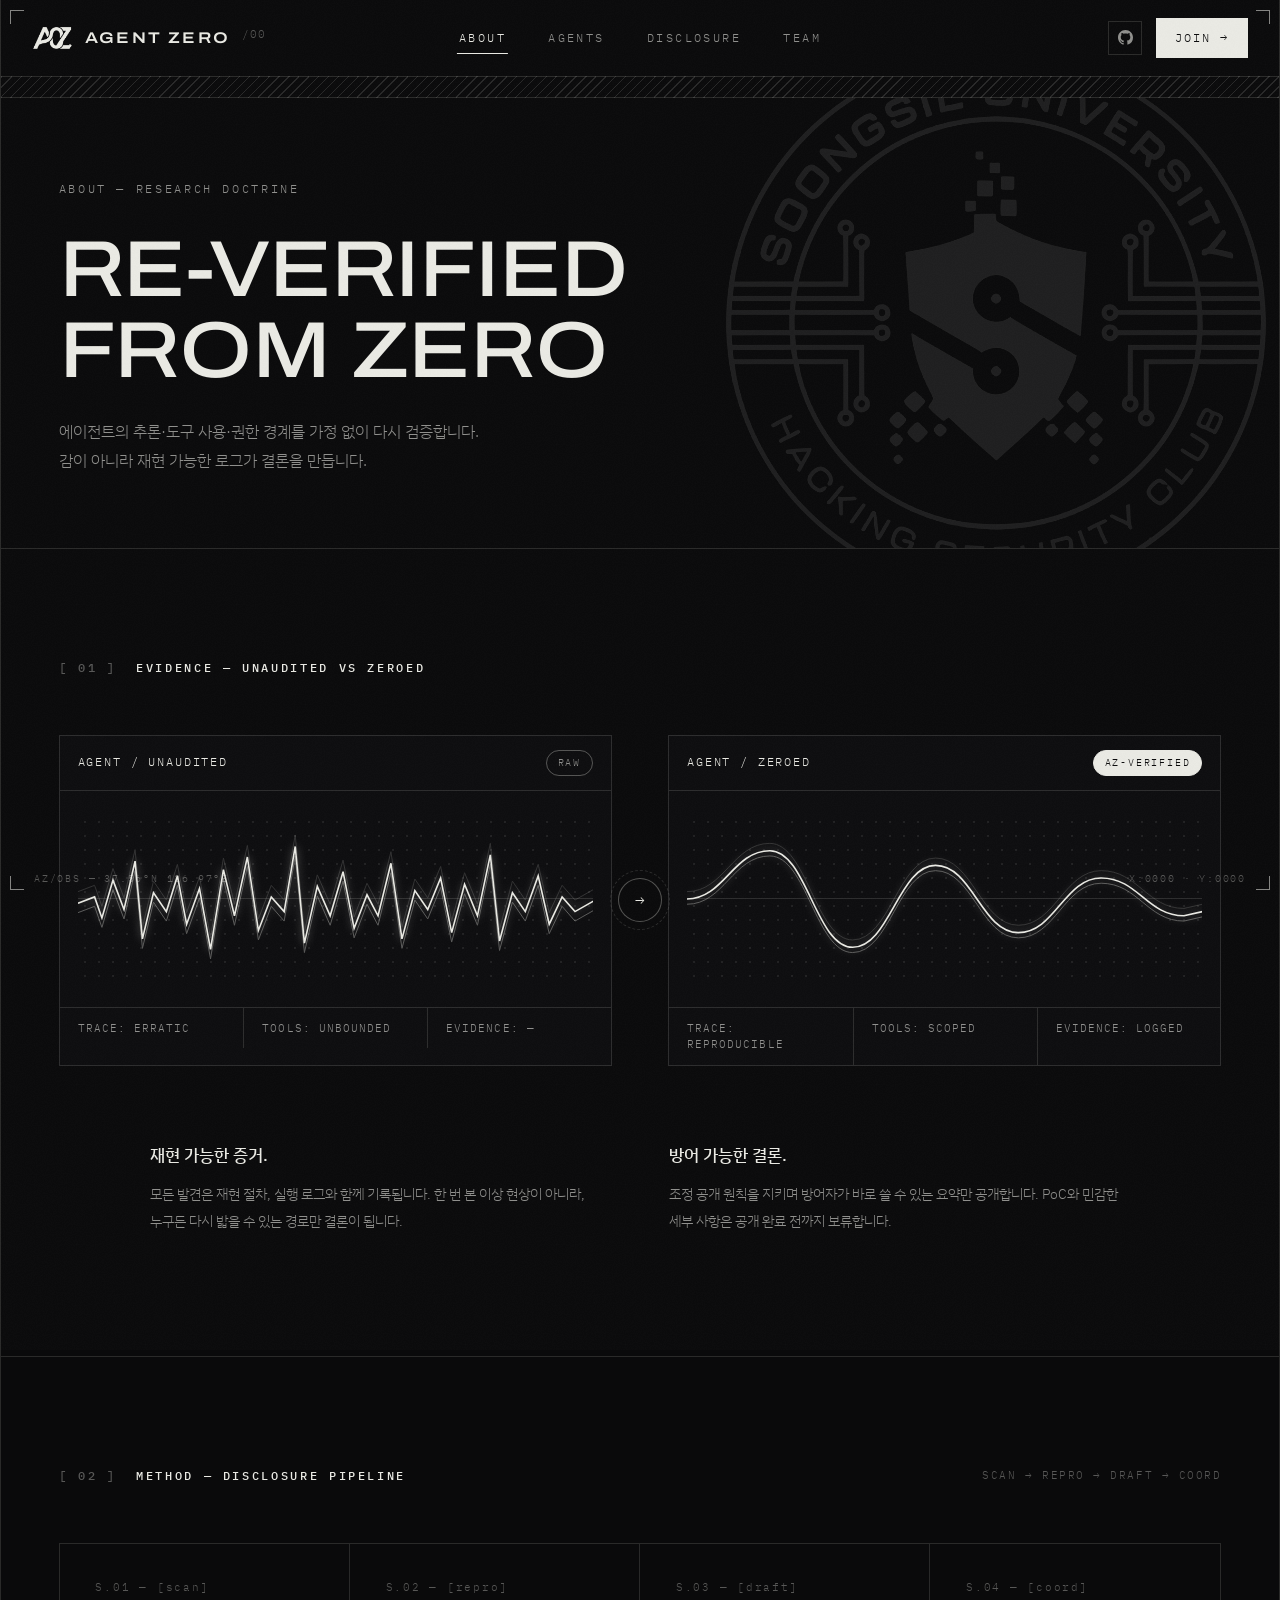
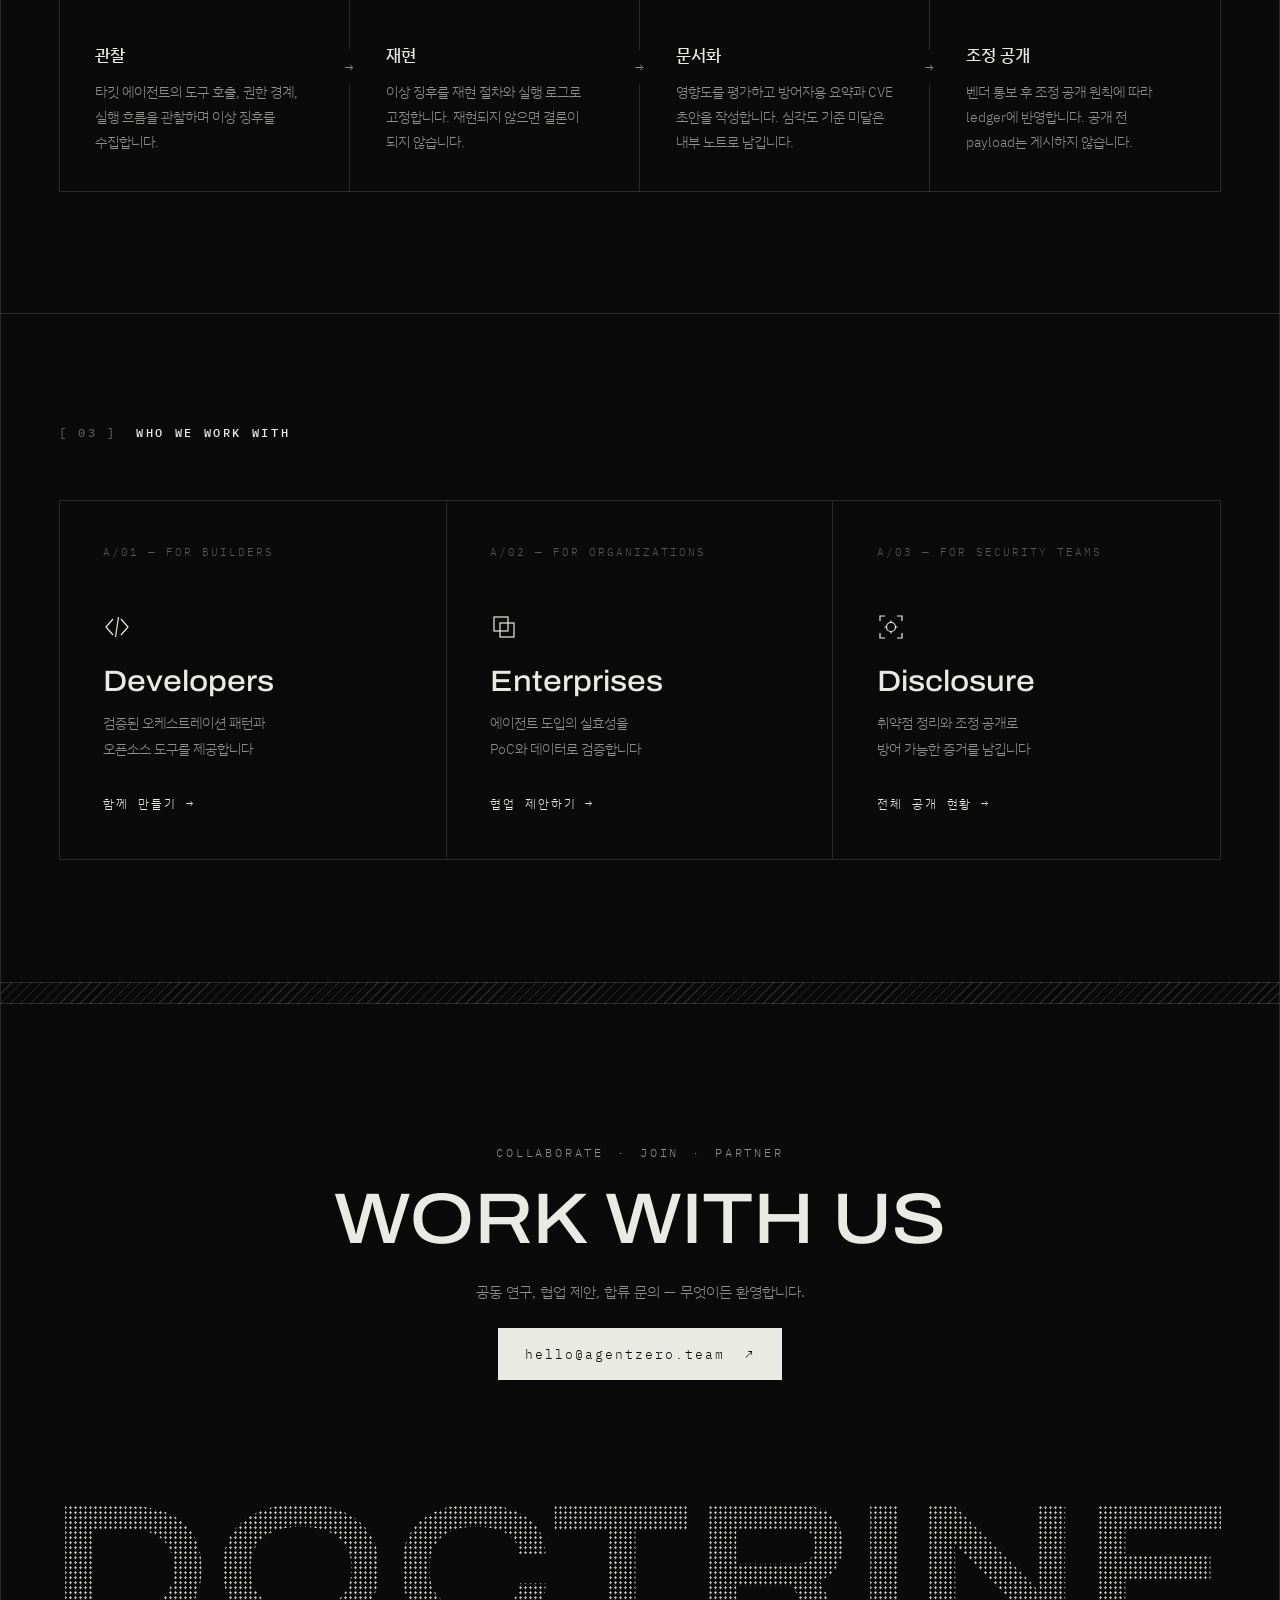
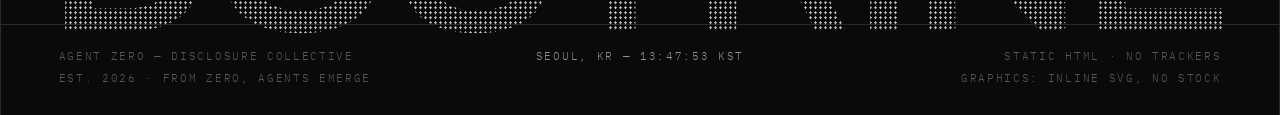
==== commit b9bcc01f: "Merge remote-tracking branch 'origin/main' into claude/agent-zero-agents-tab-74b841" ====
--- a/about.html
+++ b/about.html
@@ -9,7 +9,14 @@
   <meta property="og:description" content="연구 독트린, 공개 파이프라인, 협업 대상" />
   <meta property="og:type" content="website" />
   <meta property="og:url" content="https://ag3nt-z3r0.github.io/about.html" />
-  <link rel="icon" href="data:image/svg+xml,%3Csvg xmlns='http://www.w3.org/2000/svg' viewBox='0 0 32 32'%3E%3Crect width='32' height='32' fill='%230A0A0B'/%3E%3Cg fill='%23EAEAE4'%3E%3Ccircle cx='25' cy='16' r='1.3'/%3E%3Ccircle cx='23.8' cy='20.5' r='1.3'/%3E%3Ccircle cx='20.5' cy='23.8' r='1.3'/%3E%3Ccircle cx='16' cy='25' r='1.3'/%3E%3Ccircle cx='11.5' cy='23.8' r='1.3'/%3E%3Ccircle cx='8.2' cy='20.5' r='1.3'/%3E%3Ccircle cx='7' cy='16' r='1.3'/%3E%3Ccircle cx='8.2' cy='11.5' r='1.3'/%3E%3Ccircle cx='11.5' cy='8.2' r='1.3'/%3E%3Ccircle cx='16' cy='7' r='1.3'/%3E%3Ccircle cx='20.5' cy='8.2' r='1.3'/%3E%3Ccircle cx='23.8' cy='11.5' r='1.3'/%3E%3C/g%3E%3Ccircle cx='16' cy='16' r='1.6' fill='%23FF4D00'/%3E%3C/svg%3E" />
+  <meta property="og:image" content="https://ag3nt-z3r0.github.io/images/og-cover.png" />
+  <meta property="og:image:width" content="1200" />
+  <meta property="og:image:height" content="630" />
+  <meta property="og:image:alt" content="Agent Zero — Zero-Day Research Team" />
+  <meta property="og:site_name" content="Agent Zero" />
+  <meta name="twitter:card" content="summary_large_image" />
+  <meta name="twitter:image" content="https://ag3nt-z3r0.github.io/images/og-cover.png" />
+  <link rel="icon" type="image/png" href="images/az-favicon.png" />
 
   <link rel="preconnect" href="https://fonts.googleapis.com" />
   <link rel="preconnect" href="https://fonts.gstatic.com" crossorigin />
@@ -32,14 +39,7 @@
 
     <header class="nav" id="top">
       <a class="nav__brand" href="index.html" aria-label="Agent Zero 홈">
-        <svg class="nav__glyph" viewBox="0 0 32 32" width="26" height="26" aria-hidden="true">
-          <g fill="currentColor">
-            <circle cx="25" cy="16" r="1.4"/><circle cx="23.8" cy="20.5" r="1.4"/><circle cx="20.5" cy="23.8" r="1.4"/>
-            <circle cx="16" cy="25" r="1.4"/><circle cx="11.5" cy="23.8" r="1.4"/><circle cx="8.2" cy="20.5" r="1.4"/>
-            <circle cx="7" cy="16" r="1.4"/><circle cx="8.2" cy="11.5" r="1.4"/><circle cx="11.5" cy="8.2" r="1.4"/>
-            <circle cx="16" cy="7" r="1.4"/><circle cx="20.5" cy="8.2" r="1.4"/><circle cx="23.8" cy="11.5" r="1.4"/>
-          </g>
-        </svg>
+        <img class="nav__glyph" src="images/az-logo.png" alt="" aria-hidden="true" width="47" height="26" />
         <span class="nav__wordmark">AGENT ZERO</span>
         <span class="nav__ver">/00</span>
       </a>
@@ -72,8 +72,9 @@
 
     <main>
 
-      <!-- ============ PAGE HERO + SPEC SHEET ============ -->
-      <section class="page-hero">
+      <!-- ============ PAGE HERO + ASC WATERMARK ============ -->
+      <section class="page-hero page-hero--about">
+        <span class="hero-seal" aria-hidden="true"></span>
         <div class="page-hero__main">
           <p class="page-hero__kicker reveal">ABOUT — RESEARCH DOCTRINE</p>
           <h1 class="page-hero__title">
@@ -83,16 +84,6 @@
           <p class="page-hero__sub reveal d3">에이전트의 추론·도구 사용·권한 경계를 가정 없이 다시 검증합니다.<br />감이 아니라 재현 가능한 로그가 결론을 만듭니다.</p>
         </div>
 
-        <aside class="spec reveal d3" aria-label="팀 개요">
-          <p class="spec__head">SPEC / AZ-00</p>
-          <dl class="spec__list">
-            <div class="spec__row"><dt>EST.</dt><dd>2026</dd></div>
-            <div class="spec__row"><dt>BASE</dt><dd>SEOUL, KR</dd></div>
-            <div class="spec__row"><dt>FOCUS</dt><dd>AGENT SECURITY</dd></div>
-            <div class="spec__row"><dt>METHOD</dt><dd>COORDINATED DISCLOSURE</dd></div>
-            <div class="spec__row"><dt>OUTPUT</dt><dd>LEDGER · EVALS · TOOLS</dd></div>
-          </dl>
-        </aside>
       </section>
 
       <!-- ============ 01 · EVIDENCE ============ -->
--- a/css/style.css
+++ b/css/style.css
@@ -112,7 +112,7 @@
   display: inline-flex; align-items: center; gap: 12px;
   color: var(--fg); text-decoration: none;
 }
-.nav__glyph { flex: 0 0 auto; }
+.nav__glyph { flex: 0 0 auto; height: 24px; width: auto; display: block; }
 .nav__wordmark {
   font-family: var(--sans);
   font-weight: 600; font-stretch: 118%;
@@ -1045,6 +1045,16 @@
 .spec {
   border: 1px solid var(--line);
   background: var(--bg-raise);
+}
+.page-hero--about { position: relative; overflow: hidden; }
+.page-hero--about .page-hero__main { position: relative; z-index: 1; }
+.hero-seal {
+  position: absolute; z-index: 0; pointer-events: none;
+  top: 50%; right: clamp(-40px, 1vw, 40px);
+  transform: translateY(-50%);
+  width: min(540px, 44vw); aspect-ratio: 1;
+  background: url("../images/asc-seal.png") center / contain no-repeat;
+  opacity: 0.09;
 }
 .spec__head {
   font-family: var(--mono);
